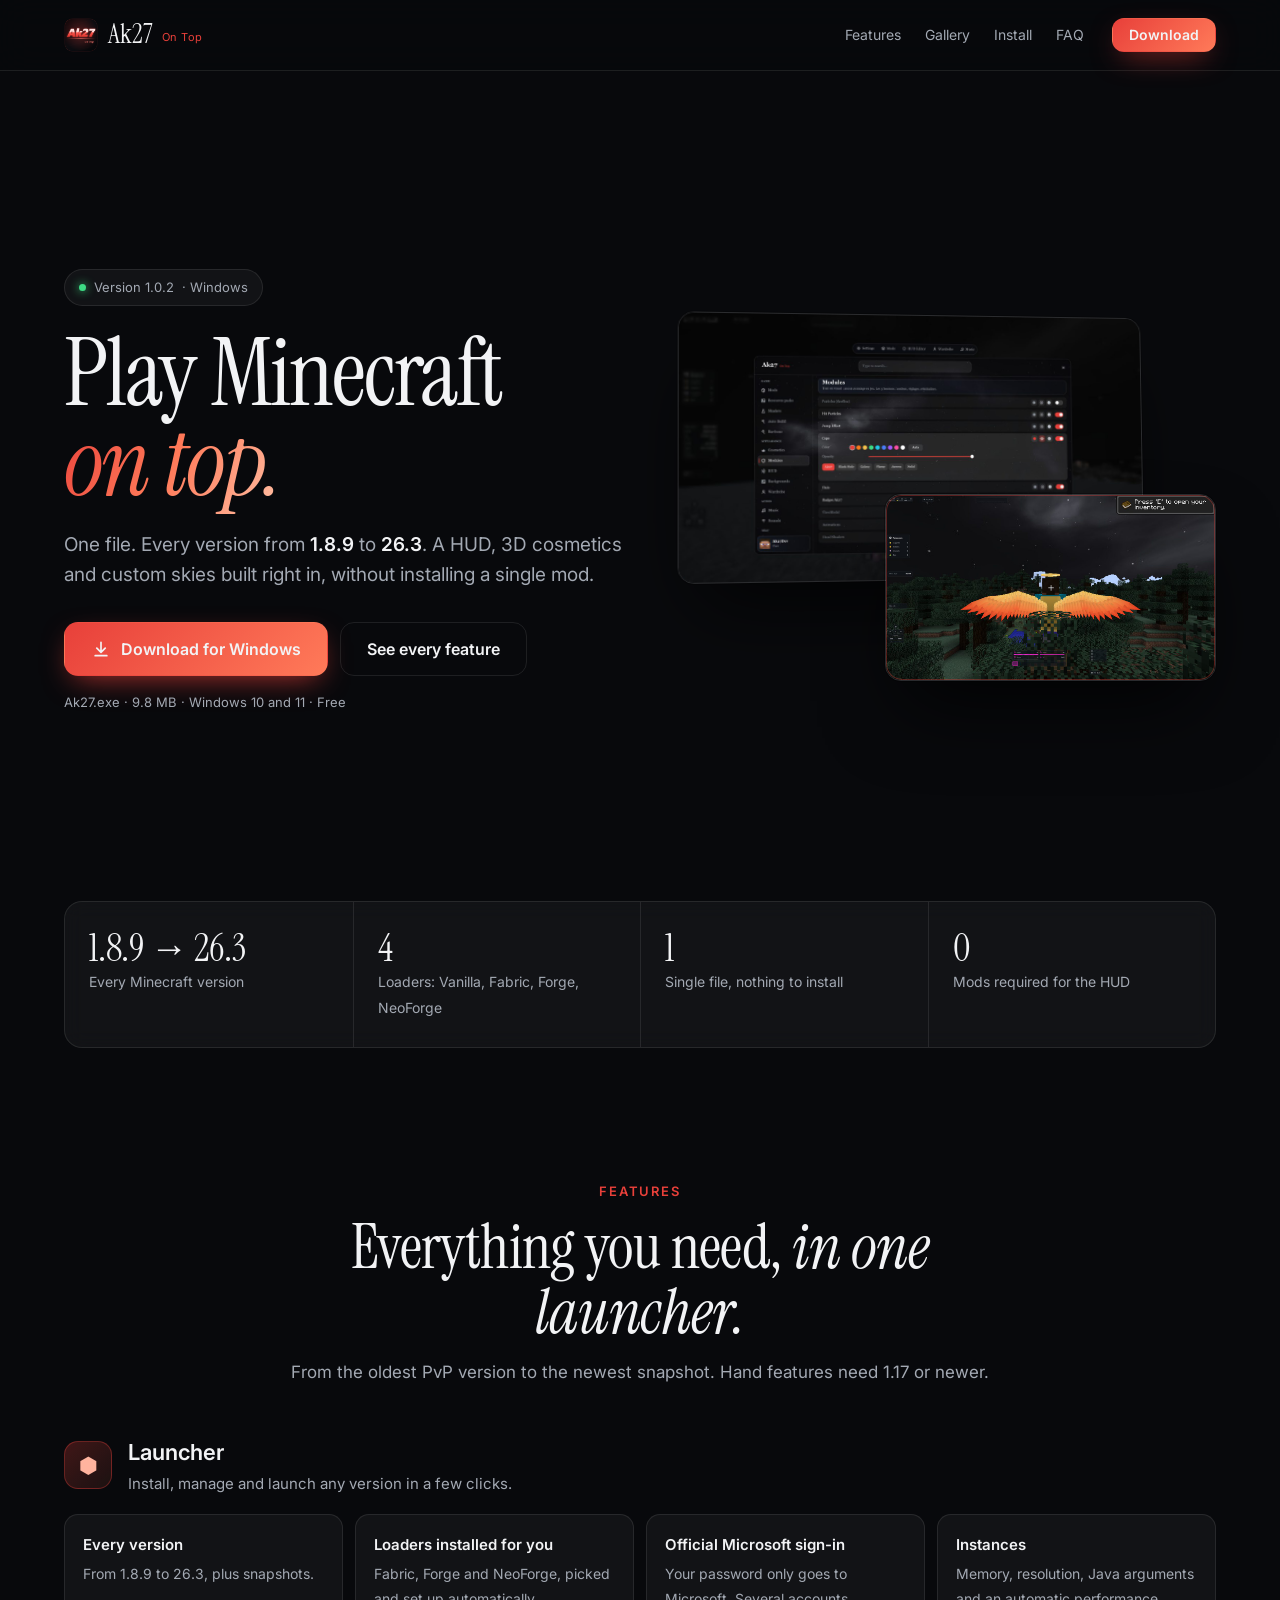
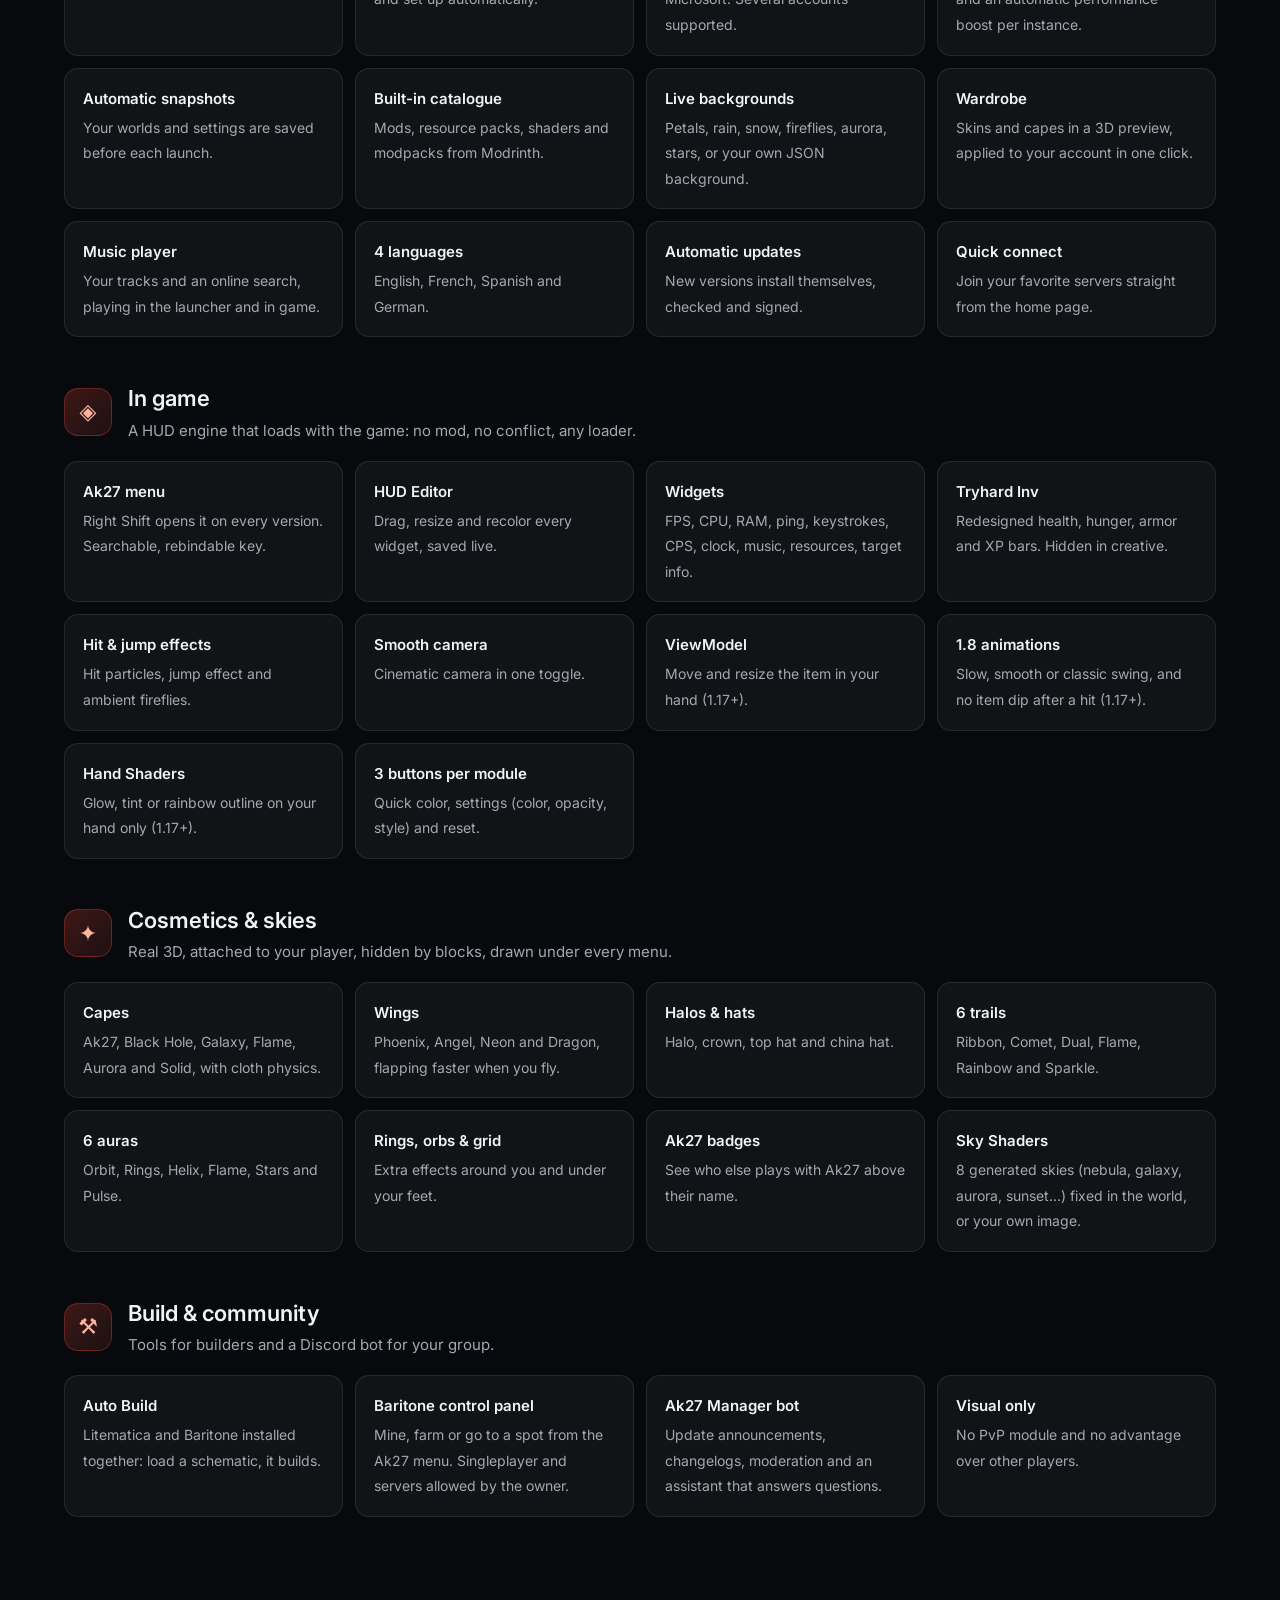
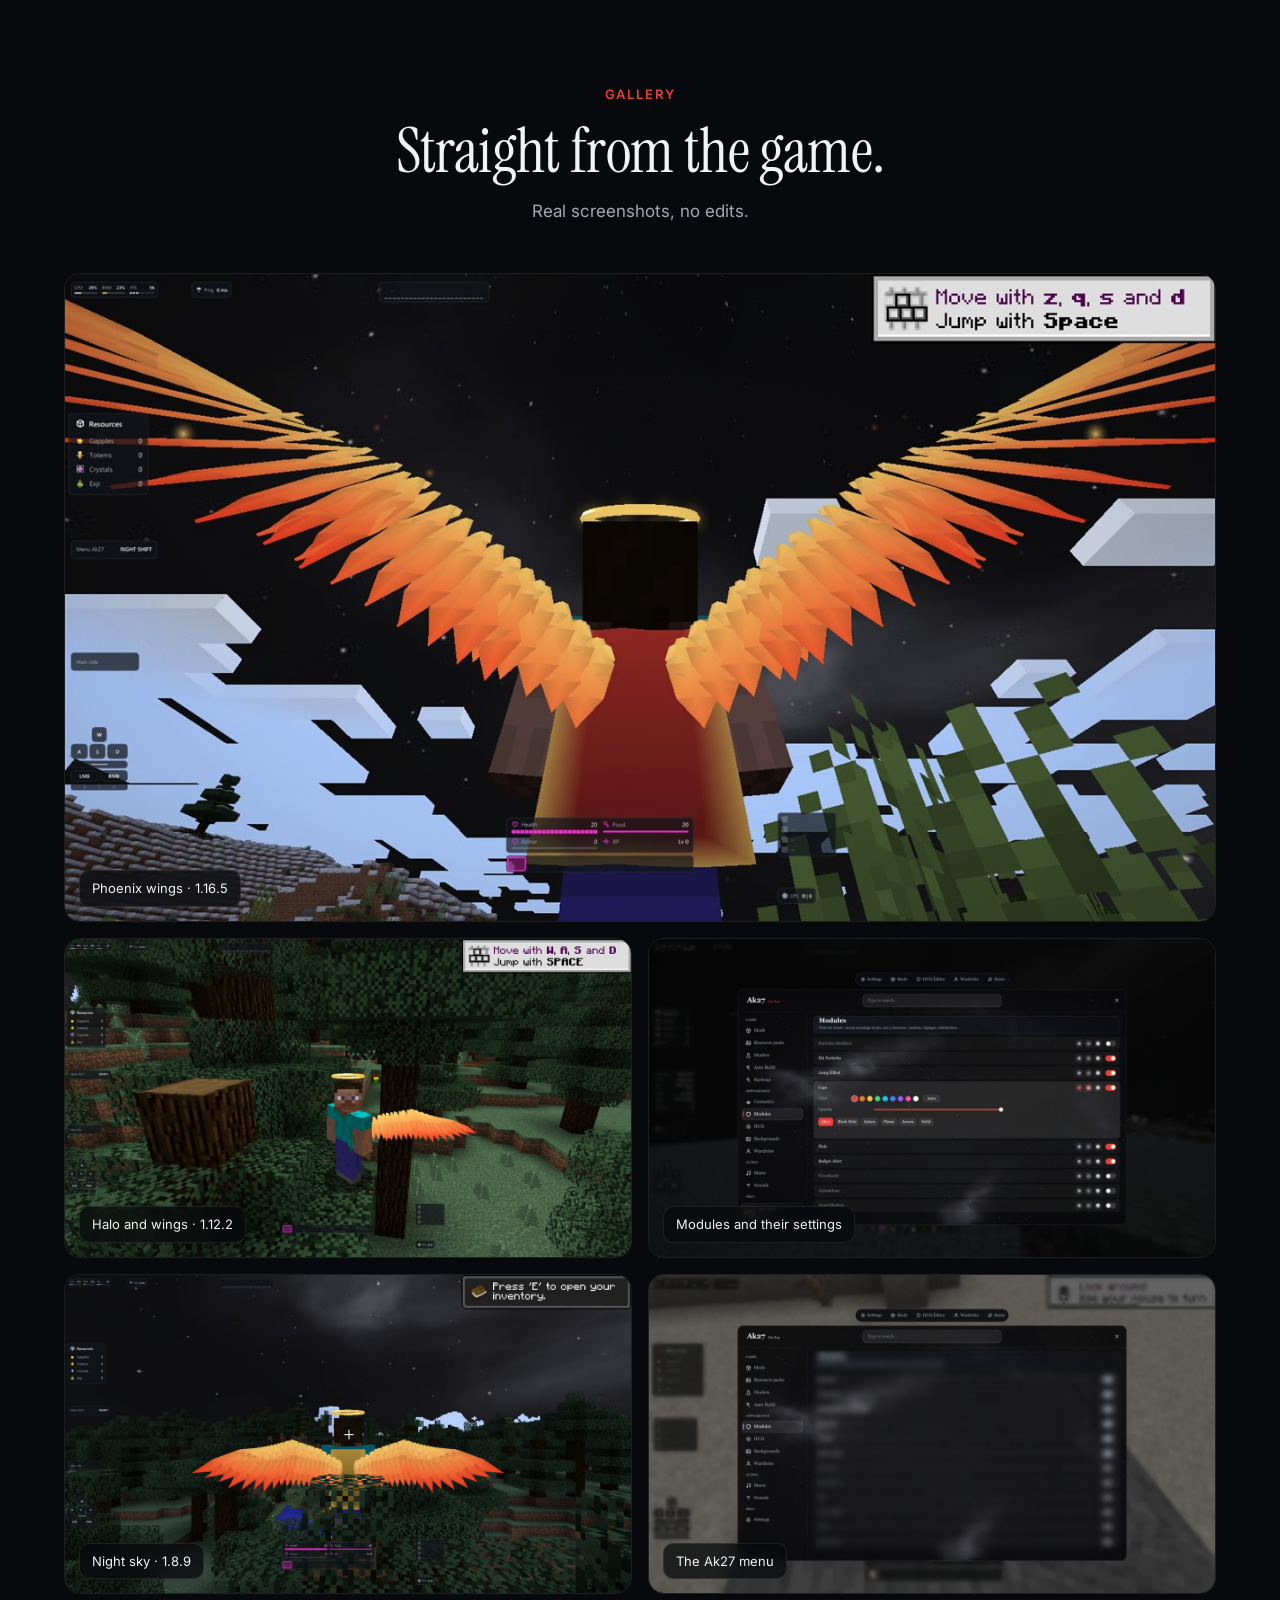
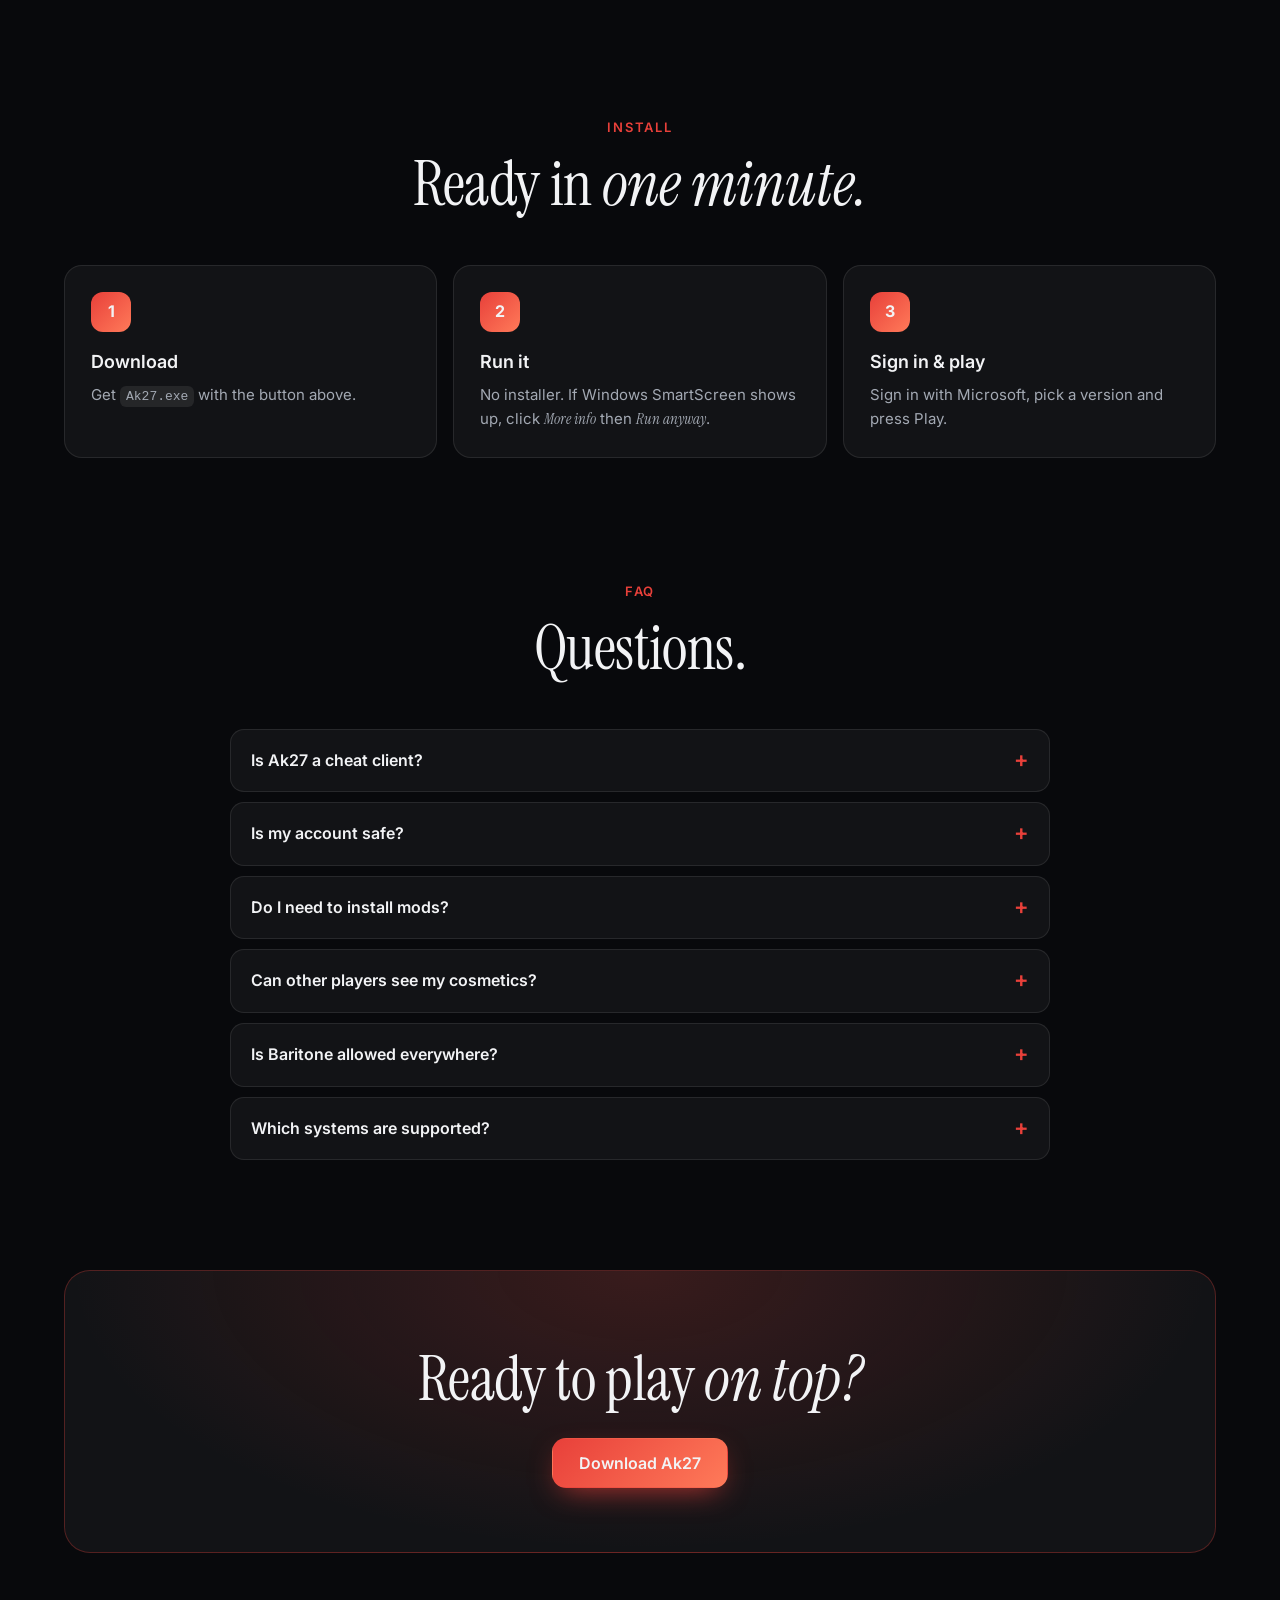
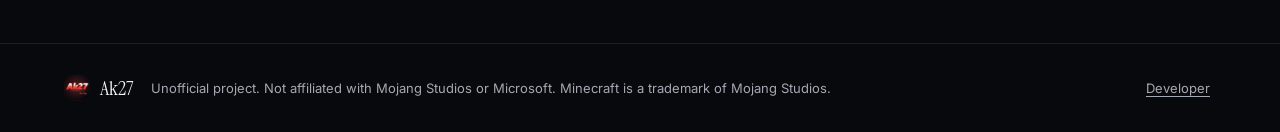
==== index.html @ 9f5d1268 "Ak27 website Co-Authored-By: Claude Opus 5.5 <noreply@anthropic.com>" ====
<!doctype html>
<html lang="en">
<head>
<meta charset="utf-8">
<meta name="viewport" content="width=device-width, initial-scale=1">
<title>Ak27 — On Top</title>
<meta name="description" content="Ak27 is a Minecraft launcher for Windows: one file, every version from 1.8.9 to 26.3, a built-in HUD engine, 3D cosmetics and custom skies.">
<meta property="og:title" content="Ak27 — On Top">
<meta property="og:description" content="One file. Every version from 1.8.9 to 26.3. HUD, 3D cosmetics and skies, without a single mod.">
<meta property="og:image" content="img/wings.jpg">
<meta name="theme-color" content="#08090c">
<link rel="icon" href="img/logo.png">
<link rel="preconnect" href="https://fonts.googleapis.com">
<link rel="preconnect" href="https://fonts.gstatic.com" crossorigin>
<link href="https://fonts.googleapis.com/css2?family=Instrument+Serif:ital@0;1&family=Inter:wght@400;500;600;700&display=swap" rel="stylesheet">
<link rel="stylesheet" href="style.css">
</head>
<body>
<canvas id="stars" aria-hidden="true"></canvas>
<div class="glow g1" aria-hidden="true"></div>
<div class="glow g2" aria-hidden="true"></div>

<header class="nav">
  <a class="brand" href="#top"><img src="img/logo.png" alt="" width="34" height="34"><span>Ak27</span><em>On Top</em></a>
  <nav>
    <a href="#features">Features</a>
    <a href="#gallery">Gallery</a>
    <a href="#install">Install</a>
    <a href="#faq">FAQ</a>
  </nav>
  <a class="btn sm pri dl" href="#download">Download</a>
</header>

<main id="top">
  <section class="hero">
    <div class="hero-text reveal">
      <span class="pill"><span class="dot"></span> <span data-ver>Version 1.0.2</span> · Windows</span>
      <h1>Play Minecraft<br><i>on top.</i></h1>
      <p class="lead">One file. Every version from <b>1.8.9</b> to <b>26.3</b>. A HUD, 3D cosmetics and custom skies built right in, without installing a single mod.</p>
      <div class="cta">
        <a class="btn pri big dl" id="download" href="https://github.com/wizzardblabla/ak27-site/releases/latest/download/Ak27.exe">
          <svg viewBox="0 0 24 24" width="20" height="20" aria-hidden="true"><path fill="currentColor" d="M12 3a1 1 0 0 1 1 1v9.6l3.3-3.3a1 1 0 1 1 1.4 1.4l-5 5a1 1 0 0 1-1.4 0l-5-5a1 1 0 1 1 1.4-1.4l3.3 3.3V4a1 1 0 0 1 1-1zM5 19h14a1 1 0 1 1 0 2H5a1 1 0 1 1 0-2z"/></svg>
          Download for Windows
        </a>
        <a class="btn ghost big" href="#features">See every feature</a>
      </div>
      <p class="fine"><span data-size>Ak27.exe · 9.8 MB</span> · Windows 10 and 11 · Free</p>
    </div>
    <div class="hero-shot reveal">
      <div class="frame tilt"><img src="img/modules.jpg" alt="The Ak27 in-game menu, Modules page, with color and opacity settings for the cape" width="1280" height="720"></div>
      <div class="frame float"><img src="img/wings.jpg" alt="A player in third person with phoenix wings and a golden halo under a night sky" width="1280" height="720"></div>
    </div>
  </section>

  <section class="stats reveal" aria-label="Ak27 in numbers">
    <div><b>1.8.9 → 26.3</b><span>Every Minecraft version</span></div>
    <div><b>4</b><span>Loaders: Vanilla, Fabric, Forge, NeoForge</span></div>
    <div><b>1</b><span>Single file, nothing to install</span></div>
    <div><b>0</b><span>Mods required for the HUD</span></div>
  </section>

  <section id="features" class="block">
    <div class="head reveal">
      <span class="kicker">Features</span>
      <h2>Everything you need, <i>in one launcher.</i></h2>
      <p>From the oldest PvP version to the newest snapshot. Hand features need 1.17 or newer.</p>
    </div>

    <div class="group reveal">
      <div class="ghead"><span class="ico">⬢</span><div><h3>Launcher</h3><p>Install, manage and launch any version in a few clicks.</p></div></div>
      <ul class="cards">
        <li><b>Every version</b><span>From 1.8.9 to 26.3, plus snapshots.</span></li>
        <li><b>Loaders installed for you</b><span>Fabric, Forge and NeoForge, picked and set up automatically.</span></li>
        <li><b>Official Microsoft sign-in</b><span>Your password only goes to Microsoft. Several accounts supported.</span></li>
        <li><b>Instances</b><span>Memory, resolution, Java arguments and an automatic performance boost per instance.</span></li>
        <li><b>Automatic snapshots</b><span>Your worlds and settings are saved before each launch.</span></li>
        <li><b>Built-in catalogue</b><span>Mods, resource packs, shaders and modpacks from Modrinth.</span></li>
        <li><b>Live backgrounds</b><span>Petals, rain, snow, fireflies, aurora, stars, or your own JSON background.</span></li>
        <li><b>Wardrobe</b><span>Skins and capes in a 3D preview, applied to your account in one click.</span></li>
        <li><b>Music player</b><span>Your tracks and an online search, playing in the launcher and in game.</span></li>
        <li><b>4 languages</b><span>English, French, Spanish and German.</span></li>
        <li><b>Automatic updates</b><span>New versions install themselves, checked and signed.</span></li>
        <li><b>Quick connect</b><span>Join your favorite servers straight from the home page.</span></li>
      </ul>
    </div>

    <div class="group reveal">
      <div class="ghead"><span class="ico">◈</span><div><h3>In game</h3><p>A HUD engine that loads with the game: no mod, no conflict, any loader.</p></div></div>
      <ul class="cards">
        <li><b>Ak27 menu</b><span>Right Shift opens it on every version. Searchable, rebindable key.</span></li>
        <li><b>HUD Editor</b><span>Drag, resize and recolor every widget, saved live.</span></li>
        <li><b>Widgets</b><span>FPS, CPU, RAM, ping, keystrokes, CPS, clock, music, resources, target info.</span></li>
        <li><b>Tryhard Inv</b><span>Redesigned health, hunger, armor and XP bars. Hidden in creative.</span></li>
        <li><b>Hit &amp; jump effects</b><span>Hit particles, jump effect and ambient fireflies.</span></li>
        <li><b>Smooth camera</b><span>Cinematic camera in one toggle.</span></li>
        <li><b>ViewModel</b><span>Move and resize the item in your hand (1.17+).</span></li>
        <li><b>1.8 animations</b><span>Slow, smooth or classic swing, and no item dip after a hit (1.17+).</span></li>
        <li><b>Hand Shaders</b><span>Glow, tint or rainbow outline on your hand only (1.17+).</span></li>
        <li><b>3 buttons per module</b><span>Quick color, settings (color, opacity, style) and reset.</span></li>
      </ul>
    </div>

    <div class="group reveal">
      <div class="ghead"><span class="ico">✦</span><div><h3>Cosmetics &amp; skies</h3><p>Real 3D, attached to your player, hidden by blocks, drawn under every menu.</p></div></div>
      <ul class="cards">
        <li><b>Capes</b><span>Ak27, Black Hole, Galaxy, Flame, Aurora and Solid, with cloth physics.</span></li>
        <li><b>Wings</b><span>Phoenix, Angel, Neon and Dragon, flapping faster when you fly.</span></li>
        <li><b>Halos &amp; hats</b><span>Halo, crown, top hat and china hat.</span></li>
        <li><b>6 trails</b><span>Ribbon, Comet, Dual, Flame, Rainbow and Sparkle.</span></li>
        <li><b>6 auras</b><span>Orbit, Rings, Helix, Flame, Stars and Pulse.</span></li>
        <li><b>Rings, orbs &amp; grid</b><span>Extra effects around you and under your feet.</span></li>
        <li><b>Ak27 badges</b><span>See who else plays with Ak27 above their name.</span></li>
        <li><b>Sky Shaders</b><span>8 generated skies (nebula, galaxy, aurora, sunset...) fixed in the world, or your own image.</span></li>
      </ul>
    </div>

    <div class="group reveal">
      <div class="ghead"><span class="ico">⚒</span><div><h3>Build &amp; community</h3><p>Tools for builders and a Discord bot for your group.</p></div></div>
      <ul class="cards">
        <li><b>Auto Build</b><span>Litematica and Baritone installed together: load a schematic, it builds.</span></li>
        <li><b>Baritone control panel</b><span>Mine, farm or go to a spot from the Ak27 menu. Singleplayer and servers allowed by the owner.</span></li>
        <li><b>Ak27 Manager bot</b><span>Update announcements, changelogs, moderation and an assistant that answers questions.</span></li>
        <li><b>Visual only</b><span>No PvP module and no advantage over other players.</span></li>
      </ul>
    </div>
  </section>

  <section id="gallery" class="block">
    <div class="head reveal">
      <span class="kicker">Gallery</span>
      <h2>Straight from the game.</h2>
      <p>Real screenshots, no edits.</p>
    </div>
    <div class="gallery">
      <figure class="reveal wide"><img src="img/phoenix.jpg" alt="Huge phoenix wings and a halo seen from behind on 1.16.5" loading="lazy" width="1280" height="720"><figcaption>Phoenix wings · 1.16.5</figcaption></figure>
      <figure class="reveal"><img src="img/front.jpg" alt="Front view of a player with a halo and wings in a forest on 1.12.2" loading="lazy" width="1280" height="720"><figcaption>Halo and wings · 1.12.2</figcaption></figure>
      <figure class="reveal"><img src="img/modules.jpg" alt="Ak27 menu showing modules with three buttons each" loading="lazy" width="1280" height="720"><figcaption>Modules and their settings</figcaption></figure>
      <figure class="reveal"><img src="img/wings.jpg" alt="Wings, halo and HUD under a starry sky on 1.8.9" loading="lazy" width="1280" height="720"><figcaption>Night sky · 1.8.9</figcaption></figure>
      <figure class="reveal"><img src="img/menu.jpg" alt="The Ak27 menu over the game" loading="lazy" width="1280" height="720"><figcaption>The Ak27 menu</figcaption></figure>
    </div>
  </section>

  <section id="install" class="block">
    <div class="head reveal">
      <span class="kicker">Install</span>
      <h2>Ready in <i>one minute.</i></h2>
    </div>
    <ol class="steps">
      <li class="reveal"><span>1</span><b>Download</b><p>Get <code>Ak27.exe</code> with the button above.</p></li>
      <li class="reveal"><span>2</span><b>Run it</b><p>No installer. If Windows SmartScreen shows up, click <i>More info</i> then <i>Run anyway</i>.</p></li>
      <li class="reveal"><span>3</span><b>Sign in &amp; play</b><p>Sign in with Microsoft, pick a version and press Play.</p></li>
    </ol>
  </section>

  <section id="faq" class="block narrow">
    <div class="head reveal">
      <span class="kicker">FAQ</span>
      <h2>Questions.</h2>
    </div>
    <details class="reveal"><summary>Is Ak27 a cheat client?</summary><p>No. Every module is visual: HUD, cosmetics, skies and animations. There is no PvP module and nothing that gives you an advantage over other players.</p></details>
    <details class="reveal"><summary>Is my account safe?</summary><p>Sign-in goes through Microsoft's official page. Ak27 never sees or stores your password.</p></details>
    <details class="reveal"><summary>Do I need to install mods?</summary><p>No. The HUD and cosmetics load with the game on their own, so they work with Vanilla, Fabric, Forge and NeoForge without conflicts. You can still add mods from the catalogue.</p></details>
    <details class="reveal"><summary>Can other players see my cosmetics?</summary><p>Cosmetics are drawn on your screen. Other Ak27 players see your Ak27 badge above your name.</p></details>
    <details class="reveal"><summary>Is Baritone allowed everywhere?</summary><p>Baritone and Auto Build work in singleplayer and on servers allowed by the owner. Many servers forbid bots: check the rules before using them.</p></details>
    <details class="reveal"><summary>Which systems are supported?</summary><p>Windows 10 and Windows 11, 64-bit.</p></details>
  </section>

  <section class="final reveal">
    <h2>Ready to play <i>on top?</i></h2>
    <a class="btn pri big dl" href="https://github.com/wizzardblabla/ak27-site/releases/latest/download/Ak27.exe">Download Ak27</a>
  </section>
</main>

<footer>
  <div class="brand"><img src="img/logo.png" alt="" width="26" height="26"><span>Ak27</span></div>
  <p>Unofficial project. Not affiliated with Mojang Studios or Microsoft. Minecraft is a trademark of Mojang Studios.</p>
  <button class="link" id="devOpen" type="button">Developer</button>
</footer>

<dialog id="dev" aria-labelledby="devTitle">
  <form id="devForm" class="devbox">
    <h3 id="devTitle">Developer mode</h3>
    <p class="muted">Enter the developer code.</p>
    <input id="devCode" type="password" autocomplete="off" placeholder="Code" required>
    <p id="devErr" class="err" role="alert"></p>
    <div class="row"><button class="btn ghost" type="button" id="devCancel">Cancel</button><button class="btn pri" type="submit" id="devGo">Unlock</button></div>
  </form>
  <div id="devContent" class="devcontent" hidden></div>
</dialog>

<script src="app.js"></script>
</body>
</html>
---- style.css ----
:root {
  --bg: #08090c;
  --bg2: #0e1016;
  --glass: rgba(255, 255, 255, .045);
  --glass2: rgba(255, 255, 255, .08);
  --line: rgba(255, 255, 255, .09);
  --text: #f2f3f5;
  --muted: #a3a9b3;
  --accent: #e8403a;
  --accent2: #ff7a59;
  --radius: 18px;
  --serif: "Instrument Serif", Georgia, serif;
  --sans: Inter, system-ui, -apple-system, "Segoe UI", sans-serif;
}

* { box-sizing: border-box; }
[hidden] { display: none !important; }
html { scroll-behavior: smooth; background: var(--bg); }
body {
  margin: 0;
  background: var(--bg);
  color: var(--text);
  font: 16px/1.6 var(--sans);
  -webkit-font-smoothing: antialiased;
  overflow-x: hidden;
}
img { max-width: 100%; height: auto; display: block; }
a { color: inherit; text-decoration: none; }
b { font-weight: 600; }
i { font-family: var(--serif); font-style: italic; font-weight: 400; }
code { font: 13px/1 ui-monospace, Consolas, monospace; background: var(--glass2); padding: 3px 6px; border-radius: 6px; }

#stars { position: fixed; inset: 0; width: 100%; height: 100%; z-index: -2; }
.glow { position: fixed; z-index: -1; border-radius: 50%; filter: blur(90px); pointer-events: none; opacity: .55; }
.g1 { width: 46vw; height: 46vw; left: -12vw; top: -14vw; background: radial-gradient(circle, rgba(232, 64, 58, .45), transparent 65%); }
.g2 { width: 50vw; height: 50vw; right: -18vw; top: 30vh; background: radial-gradient(circle, rgba(88, 76, 255, .35), transparent 65%); }

/* barre du haut */
.nav {
  position: sticky; top: 0; z-index: 10;
  display: flex; align-items: center; gap: 28px;
  padding: 14px max(16px, 5vw);
  background: rgba(8, 9, 12, .62);
  backdrop-filter: blur(16px); -webkit-backdrop-filter: blur(16px);
  border-bottom: 1px solid var(--line);
}
.brand { display: flex; align-items: center; gap: 10px; font-family: var(--serif); font-size: 26px; }
.brand img { border-radius: 9px; }
.brand em { font-family: var(--sans); font-style: normal; font-size: 11px; color: var(--accent); letter-spacing: .04em; margin-top: 6px; }
.nav nav { display: flex; gap: 24px; margin-left: auto; font-size: 14px; color: var(--muted); }
.nav nav a:hover { color: var(--text); }

/* boutons */
.btn {
  display: inline-flex; align-items: center; justify-content: center; gap: 10px;
  padding: 11px 20px; border-radius: 12px; border: 1px solid var(--line);
  font: 600 15px/1 var(--sans); color: var(--text); background: var(--glass); cursor: pointer;
  transition: transform .2s, box-shadow .2s, background .2s;
}
.btn:hover { transform: translateY(-2px); background: var(--glass2); }
.btn.pri { background: linear-gradient(135deg, var(--accent), var(--accent2)); border-color: transparent; box-shadow: 0 10px 30px -10px rgba(232, 64, 58, .8); }
.btn.pri:hover { box-shadow: 0 16px 40px -10px rgba(232, 64, 58, .95); }
.btn.big { padding: 16px 26px; font-size: 16px; border-radius: 14px; }
.btn.sm { padding: 9px 16px; font-size: 14px; }
.btn.ghost { background: transparent; }
.link { background: none; border: 0; color: var(--muted); font: inherit; cursor: pointer; text-decoration: underline; text-underline-offset: 3px; }
.link:hover { color: var(--text); }

/* heros */
main { padding: 0 max(16px, 5vw); }
.hero {
  display: grid; grid-template-columns: 1.05fr 1fr; gap: 56px; align-items: center;
  min-height: calc(100vh - 70px); padding: 64px 0 40px; max-width: 1240px; margin: 0 auto;
}
.pill { display: inline-flex; align-items: center; gap: 8px; padding: 7px 14px; border: 1px solid var(--line); border-radius: 99px; background: var(--glass); font-size: 13px; color: var(--muted); }
.dot { width: 7px; height: 7px; border-radius: 50%; background: #3ddc84; box-shadow: 0 0 10px #3ddc84; }
h1 { font: 400 clamp(52px, 7.4vw, 104px)/.95 var(--serif); letter-spacing: -.02em; margin: 22px 0 22px; }
h1 i { background: linear-gradient(120deg, var(--accent), var(--accent2) 50%, #ffc3a8); -webkit-background-clip: text; background-clip: text; color: transparent; }
.lead { font-size: 19px; color: var(--muted); max-width: 33em; margin: 0 0 32px; }
.lead b { color: var(--text); }
.cta { display: flex; flex-wrap: wrap; gap: 12px; }
.fine { color: var(--muted); font-size: 13px; margin-top: 16px; }

.hero-shot { position: relative; aspect-ratio: 16 / 11; }
.frame {
  position: absolute; border-radius: 16px; overflow: hidden;
  border: 1px solid rgba(255, 255, 255, .14);
  box-shadow: 0 40px 80px -20px rgba(0, 0, 0, .8), 0 0 0 1px rgba(0, 0, 0, .3);
}
.frame.tilt { width: 88%; left: 0; top: 0; transform: perspective(1400px) rotateY(9deg) rotateX(3deg); }
.frame.float { width: 62%; right: 0; bottom: 0; animation: float 7s ease-in-out infinite; }
.frame.float::after { content: ""; position: absolute; inset: 0; border-radius: inherit; box-shadow: inset 0 0 0 1px rgba(232, 64, 58, .35); }
@keyframes float { 50% { transform: translateY(-14px); } }

/* chiffres */
.stats {
  max-width: 1240px; margin: 0 auto 40px; display: grid; grid-template-columns: repeat(4, 1fr);
  border: 1px solid var(--line); border-radius: var(--radius); background: var(--glass);
  backdrop-filter: blur(10px); -webkit-backdrop-filter: blur(10px);
}
.stats div { padding: 26px 24px; border-left: 1px solid var(--line); }
.stats div:first-child { border-left: 0; }
.stats b { display: block; font: 400 38px/1.1 var(--serif); }
.stats span { color: var(--muted); font-size: 14px; }

/* sections */
.block { max-width: 1240px; margin: 0 auto; padding: 90px 0 30px; }
.block.narrow { max-width: 820px; }
.head { text-align: center; max-width: 720px; margin: 0 auto 48px; }
.kicker { color: var(--accent); font-size: 13px; font-weight: 600; letter-spacing: .14em; text-transform: uppercase; }
h2 { font: 400 clamp(38px, 5vw, 62px)/1.05 var(--serif); letter-spacing: -.01em; margin: 12px 0 14px; }
.head p { color: var(--muted); font-size: 17px; margin: 0; }

.group { margin-bottom: 44px; }
.ghead { display: flex; gap: 16px; align-items: center; margin-bottom: 18px; }
.ghead .ico {
  flex: none; width: 48px; height: 48px; display: grid; place-items: center; font-size: 22px; border-radius: 14px;
  background: linear-gradient(135deg, rgba(232, 64, 58, .25), rgba(255, 122, 89, .08)); border: 1px solid rgba(232, 64, 58, .35); color: #ffb39e;
}
.ghead h3 { margin: 0; font-size: 22px; font-weight: 600; }
.ghead p { margin: 2px 0 0; color: var(--muted); font-size: 15px; }
.cards { list-style: none; margin: 0; padding: 0; display: grid; grid-template-columns: repeat(auto-fill, minmax(260px, 1fr)); gap: 12px; }
.cards li {
  padding: 18px 18px 17px; border-radius: 14px; border: 1px solid var(--line); background: var(--glass);
  transition: transform .25s, border-color .25s, background .25s;
}
.cards li:hover { transform: translateY(-3px); border-color: rgba(232, 64, 58, .45); background: var(--glass2); }
.cards b { display: block; margin-bottom: 4px; font-size: 15px; }
.cards span { color: var(--muted); font-size: 14px; line-height: 1.5; }

/* galerie */
.gallery { display: grid; grid-template-columns: repeat(2, 1fr); gap: 16px; }
.gallery figure { margin: 0; position: relative; border-radius: 16px; overflow: hidden; border: 1px solid var(--line); }
.gallery figure.wide { grid-column: 1 / -1; }
.gallery img { width: 100%; height: 100%; object-fit: cover; aspect-ratio: 16 / 9; transition: transform .6s; }
.gallery figure:hover img { transform: scale(1.04); }
.gallery figcaption {
  position: absolute; left: 14px; bottom: 14px; padding: 7px 12px; border-radius: 10px; font-size: 13px;
  background: rgba(8, 9, 12, .72); backdrop-filter: blur(8px); -webkit-backdrop-filter: blur(8px); border: 1px solid var(--line);
}

/* installation */
.steps { list-style: none; padding: 0; margin: 0; display: grid; grid-template-columns: repeat(3, 1fr); gap: 16px; }
.steps li { padding: 26px; border-radius: var(--radius); border: 1px solid var(--line); background: var(--glass); }
.steps span {
  display: grid; place-items: center; width: 40px; height: 40px; border-radius: 12px; margin-bottom: 16px;
  background: linear-gradient(135deg, var(--accent), var(--accent2)); font-weight: 700;
}
.steps b { font-size: 18px; }
.steps p { color: var(--muted); margin: 6px 0 0; font-size: 15px; }

/* FAQ */
details { border: 1px solid var(--line); border-radius: 14px; background: var(--glass); margin-bottom: 10px; }
summary { cursor: pointer; list-style: none; padding: 18px 20px; font-weight: 600; display: flex; justify-content: space-between; gap: 16px; }
summary::-webkit-details-marker { display: none; }
summary::after { content: "+"; color: var(--accent); font-size: 22px; line-height: 1; transition: transform .25s; }
details[open] summary::after { transform: rotate(45deg); }
details p { margin: 0; padding: 0 20px 18px; color: var(--muted); }

.final { max-width: 1240px; margin: 70px auto 90px; text-align: center; padding: 64px 24px; border-radius: 26px; border: 1px solid rgba(232, 64, 58, .3); background: radial-gradient(ellipse at top, rgba(232, 64, 58, .18), transparent 70%), var(--glass); }
.final h2 { margin-bottom: 26px; }

footer { display: flex; flex-wrap: wrap; align-items: center; gap: 18px; justify-content: space-between; padding: 28px max(16px, 5vw); border-top: 1px solid var(--line); color: var(--muted); font-size: 13px; }
footer .brand { font-size: 20px; color: var(--text); }
footer p { margin: 0; flex: 1 1 320px; }

/* mode developpeur */
dialog { border: 1px solid var(--line); border-radius: 20px; background: var(--bg2); color: var(--text); padding: 0; width: min(92vw, 420px); max-height: 86vh; }
dialog.wide { width: min(94vw, 860px); }
dialog::backdrop { background: rgba(0, 0, 0, .6); backdrop-filter: blur(6px); }
.devbox { padding: 26px; display: flex; flex-direction: column; gap: 10px; }
.devbox h3 { margin: 0; font: 400 30px/1.1 var(--serif); }
.muted { color: var(--muted); margin: 0; }
.devbox input { padding: 13px 14px; border-radius: 12px; border: 1px solid var(--line); background: var(--glass); color: var(--text); font: 16px var(--sans); }
.devbox input:focus { outline: 2px solid var(--accent); outline-offset: 1px; }
.err { color: #ff8a80; min-height: 1.2em; margin: 0; font-size: 14px; }
.row { display: flex; gap: 10px; justify-content: flex-end; }
.devcontent { padding: 26px; overflow: auto; }
.devcontent h3 { font: 400 30px/1.1 var(--serif); margin: 0 0 6px; }
.devcontent h4 { margin: 22px 0 8px; font-size: 15px; color: var(--accent); text-transform: uppercase; letter-spacing: .08em; }
.devcontent ul { margin: 0; padding-left: 20px; color: var(--muted); }
.devcontent li { margin: 4px 0; }
.devcontent table { width: 100%; border-collapse: collapse; font-size: 14px; }
.devcontent td, .devcontent th { text-align: left; padding: 8px 10px; border-bottom: 1px solid var(--line); }
.devcontent th { color: var(--muted); font-weight: 500; }
.devcontent a { color: #ffb39e; text-decoration: underline; }
.devcontent pre { background: var(--glass); border: 1px solid var(--line); border-radius: 10px; padding: 12px; overflow: auto; font: 13px/1.5 ui-monospace, Consolas, monospace; }

/* apparition au defilement */
.reveal { opacity: 0; transform: translateY(24px); transition: opacity .8s ease, transform .8s ease; }
.reveal.in { opacity: 1; transform: none; }

@media (max-width: 960px) {
  .hero { grid-template-columns: 1fr; min-height: 0; padding-top: 40px; gap: 40px; }
  .hero-shot { aspect-ratio: 16 / 12; }
  .stats { grid-template-columns: repeat(2, 1fr); }
  .stats div:nth-child(3) { border-left: 0; }
  .stats div:nth-child(n+3) { border-top: 1px solid var(--line); }
  .steps { grid-template-columns: 1fr; }
}
@media (max-width: 640px) {
  .nav { gap: 12px; }
  .nav nav { display: none; }
  .nav .dl { margin-left: auto; }
  .brand em { display: none; }
  .gallery { grid-template-columns: 1fr; }
  .lead { font-size: 17px; }
  .cta .btn { width: 100%; }
  .block { padding-top: 64px; }
}
@media (prefers-reduced-motion: reduce) {
  html { scroll-behavior: auto; }
  .reveal { opacity: 1; transform: none; transition: none; }
  .frame.float { animation: none; }
  .btn, .cards li, .gallery img { transition: none; }
}
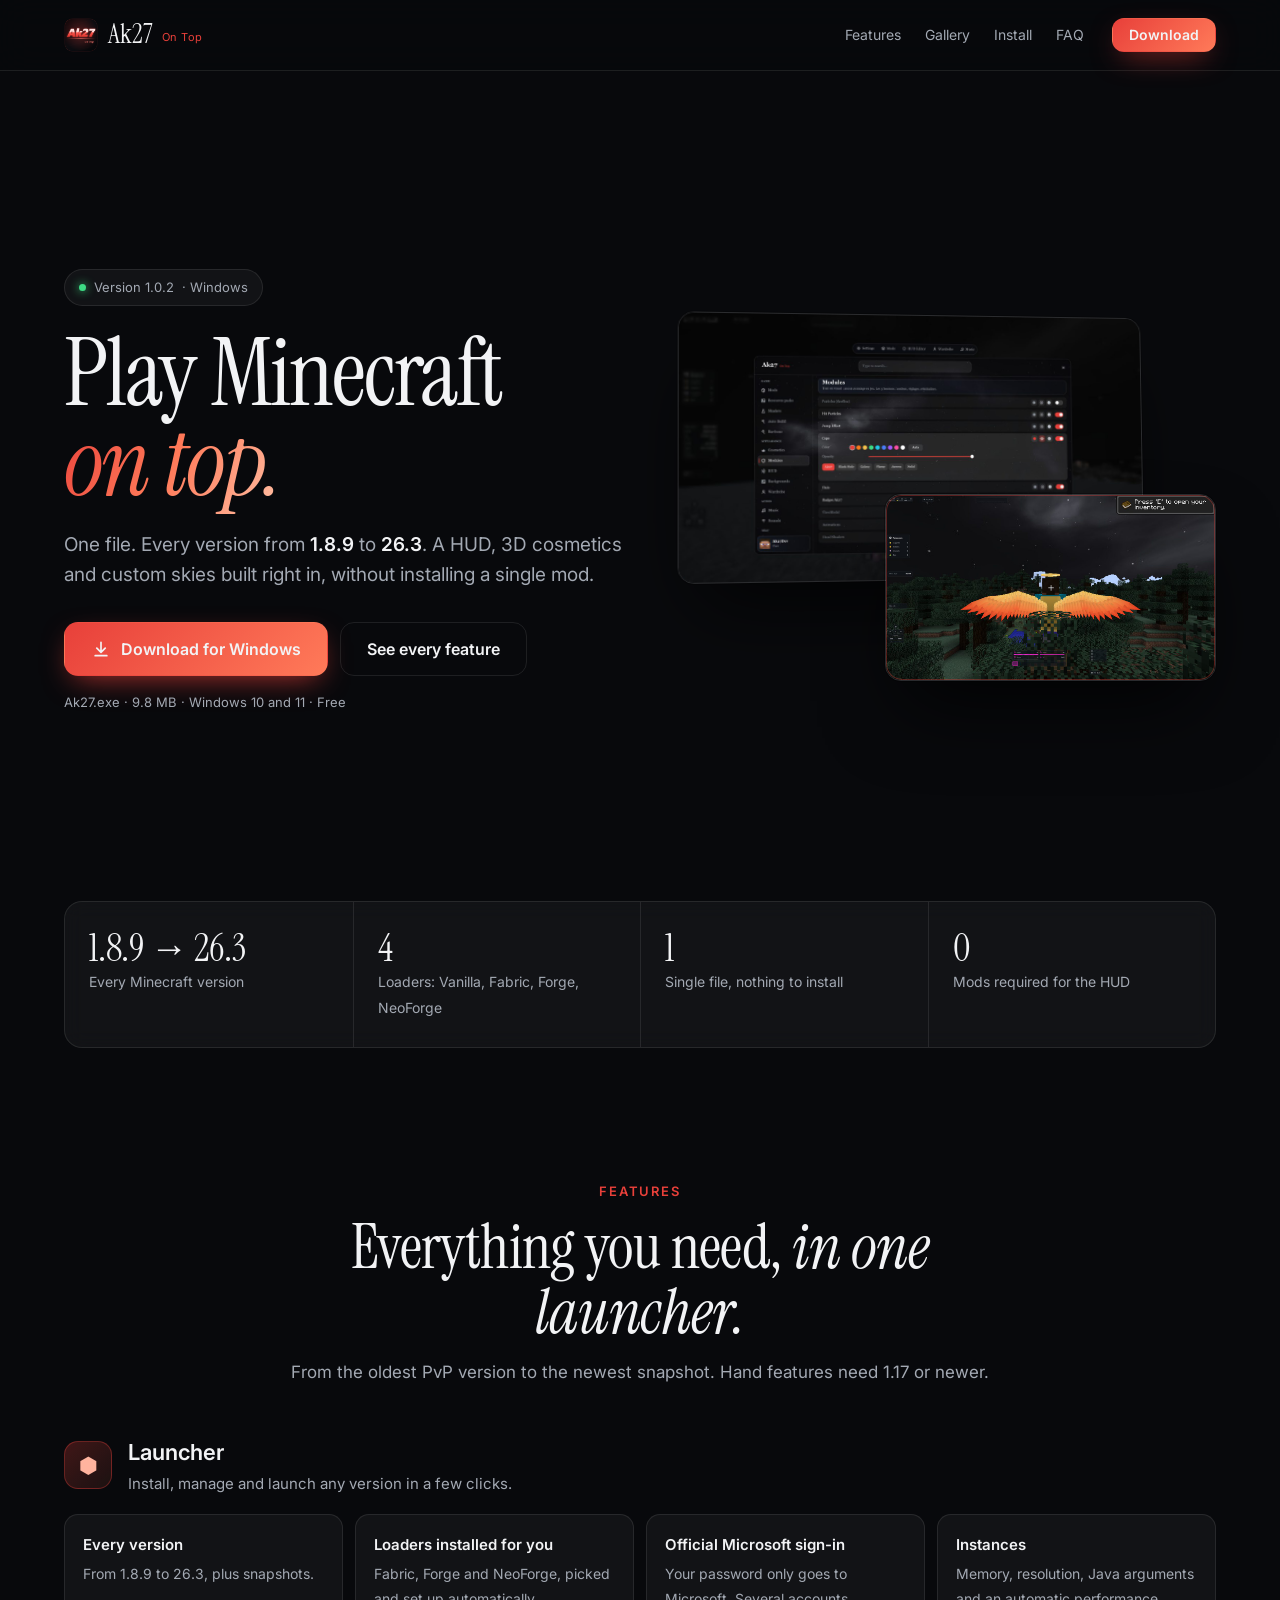
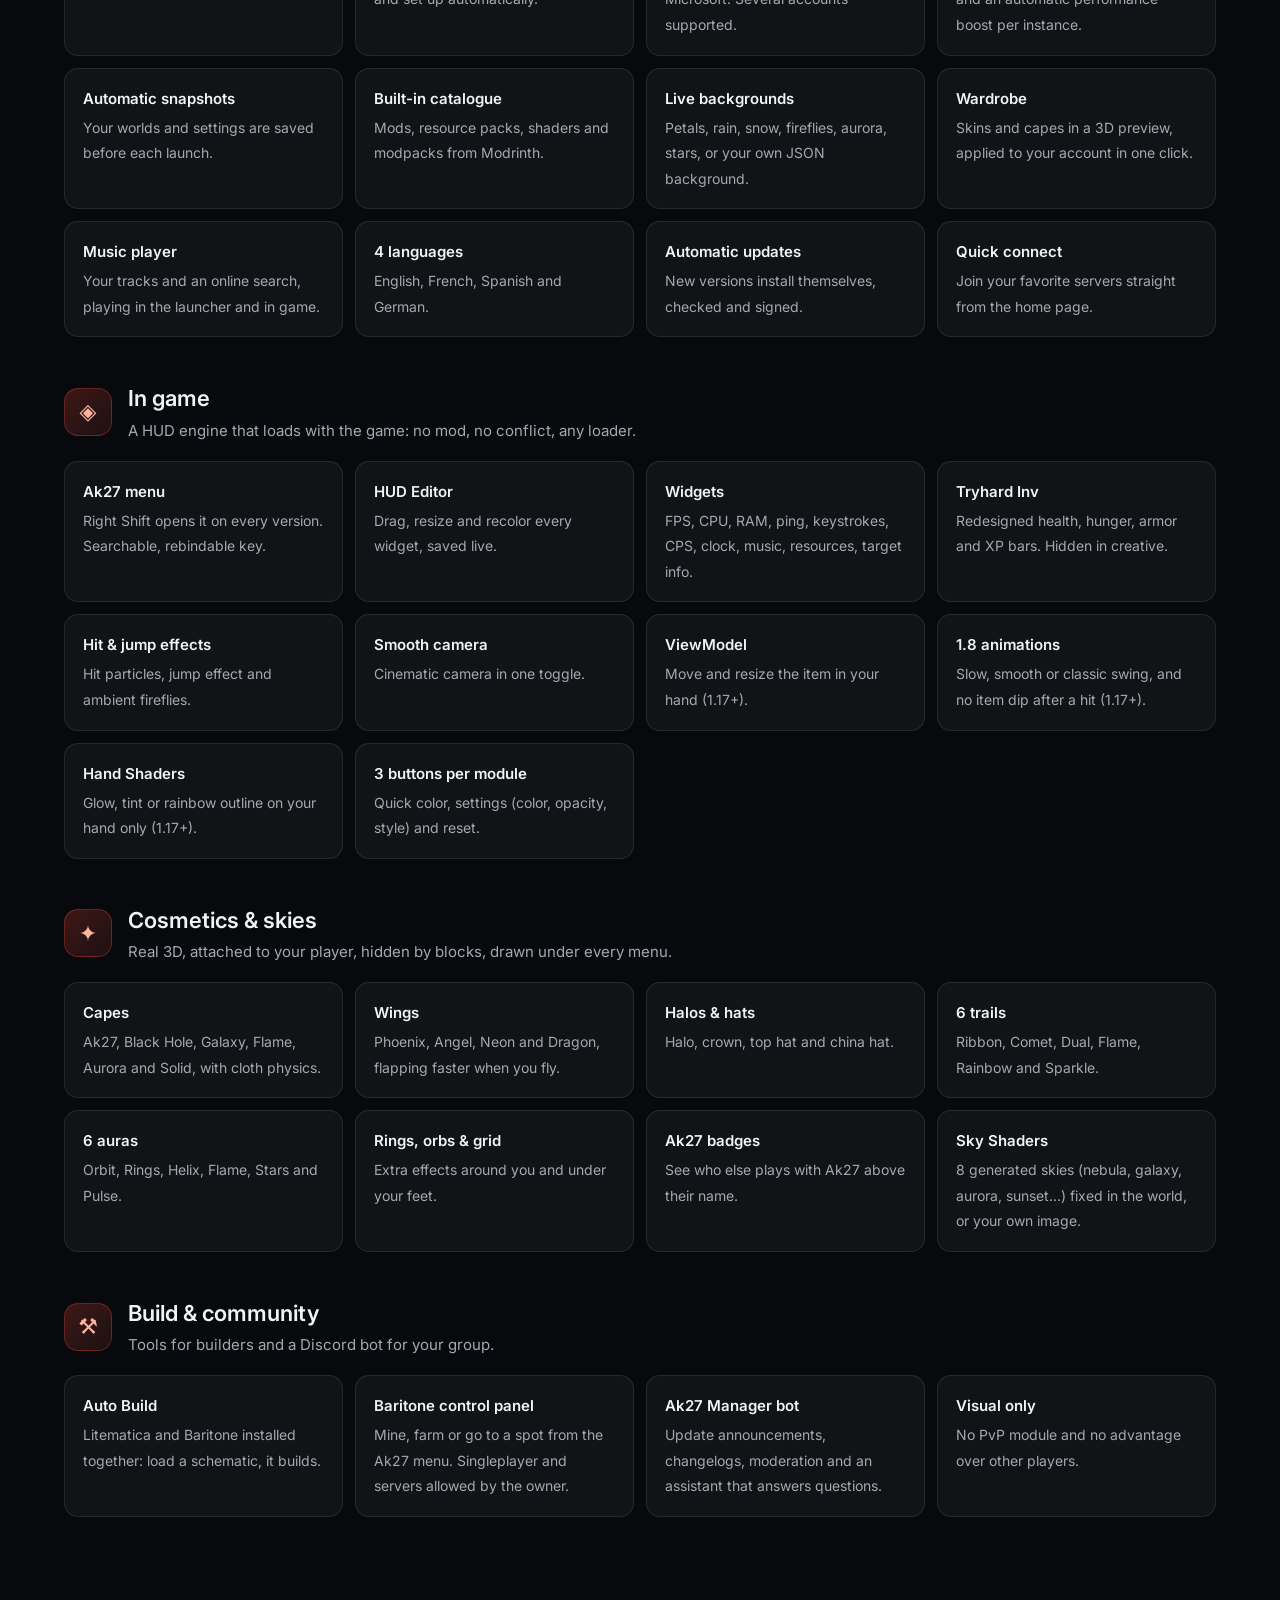
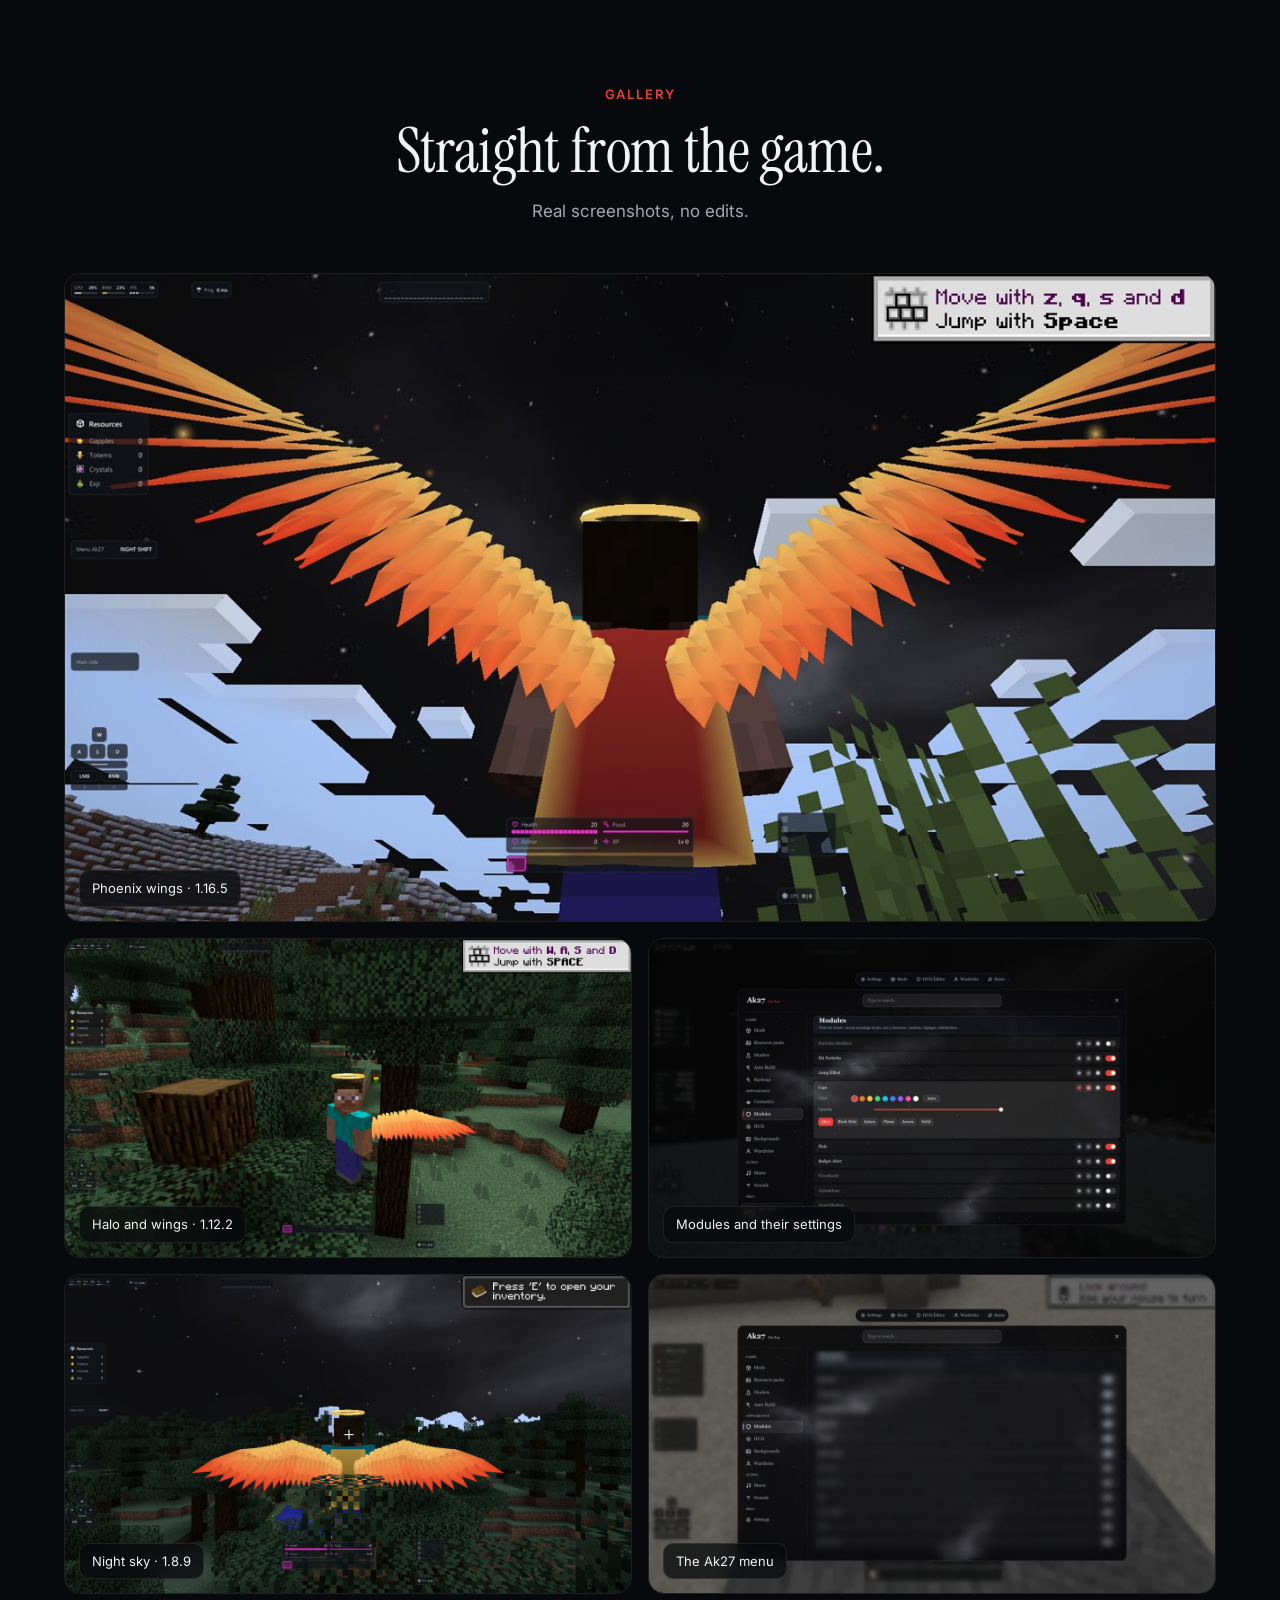
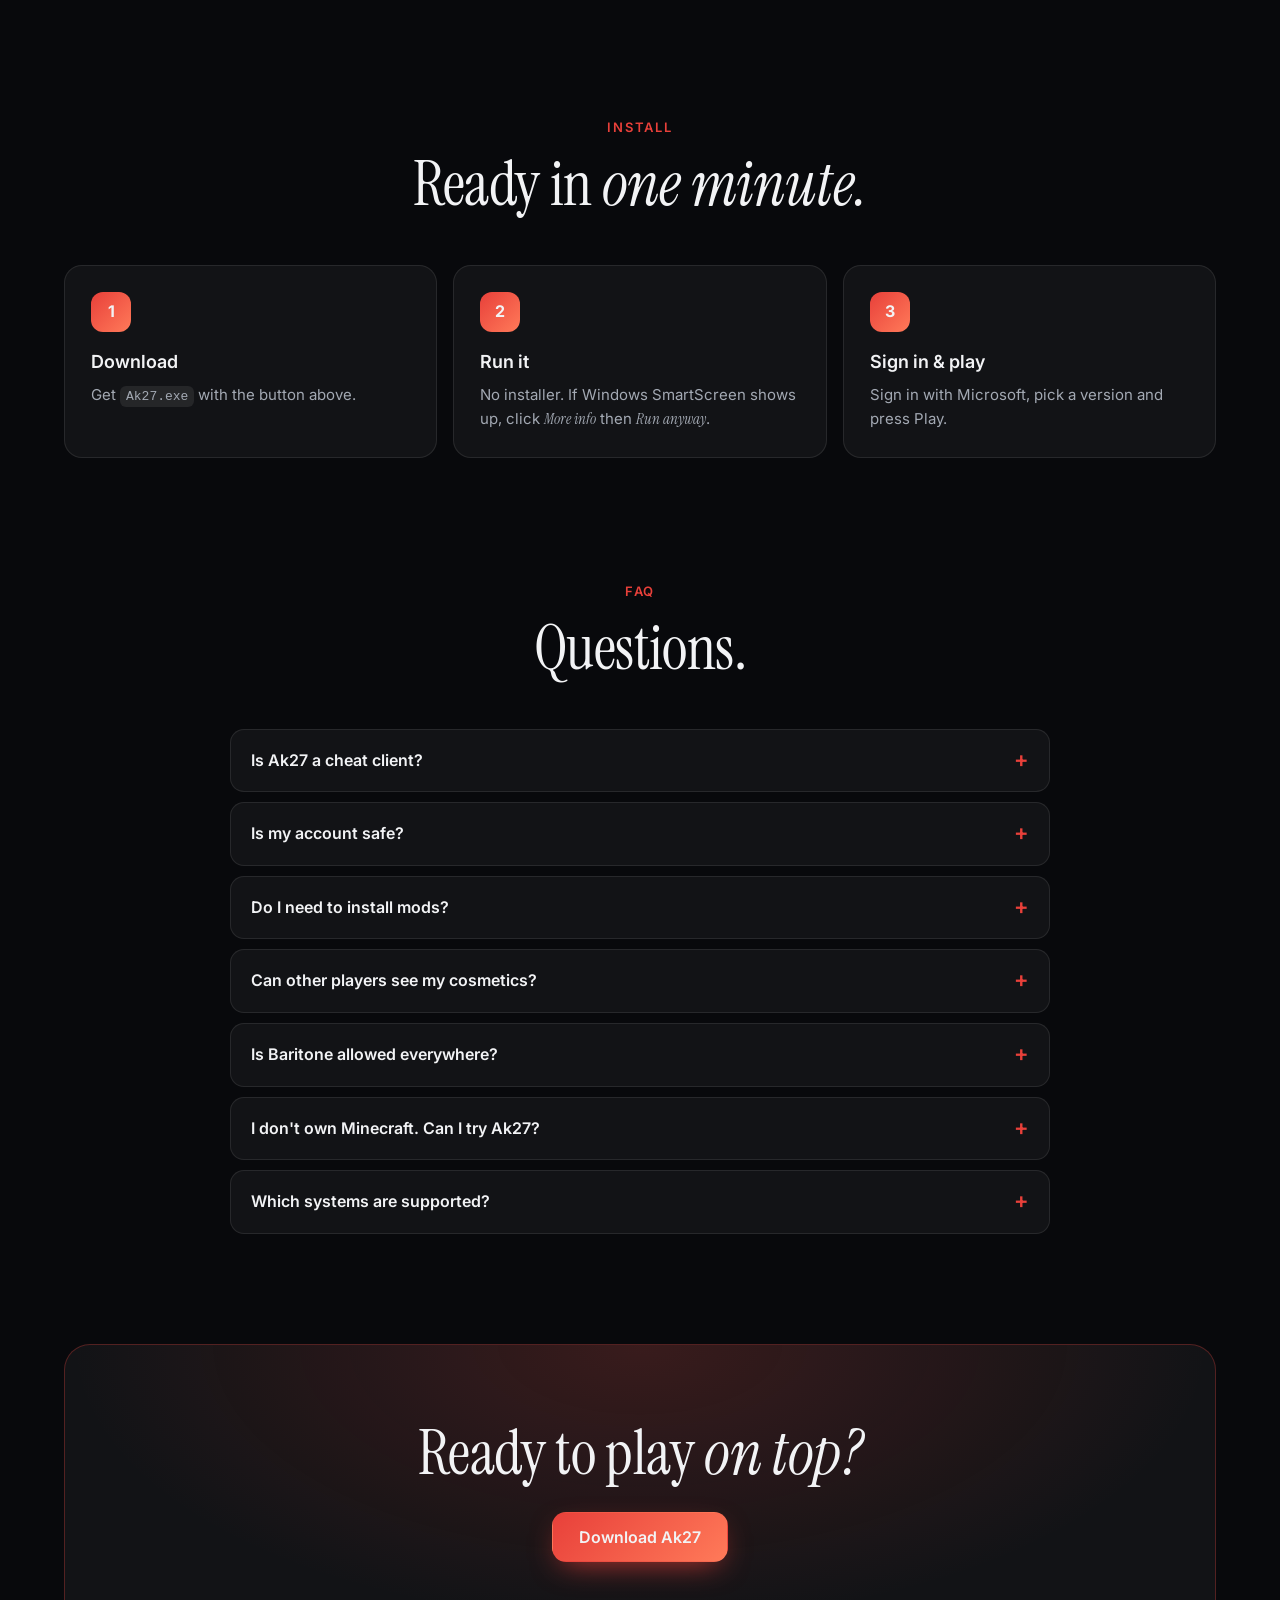
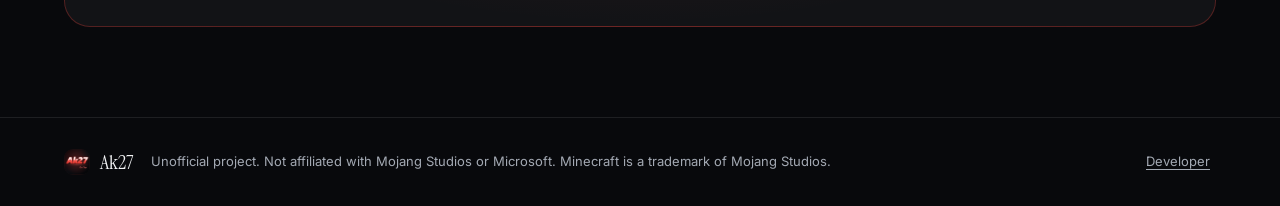
==== commit 293049e9: "FAQ: official demo for accounts without Minecraft Co-Authored-By: Claude Opus 5.5 <noreply@anthropic" ====
--- a/index.html
+++ b/index.html
@@ -162,6 +162,7 @@
     <details class="reveal"><summary>Do I need to install mods?</summary><p>No. The HUD and cosmetics load with the game on their own, so they work with Vanilla, Fabric, Forge and NeoForge without conflicts. You can still add mods from the catalogue.</p></details>
     <details class="reveal"><summary>Can other players see my cosmetics?</summary><p>Cosmetics are drawn on your screen. Other Ak27 players see your Ak27 badge above your name.</p></details>
     <details class="reveal"><summary>Is Baritone allowed everywhere?</summary><p>Baritone and Auto Build work in singleplayer and on servers allowed by the owner. Many servers forbid bots: check the rules before using them.</p></details>
+    <details class="reveal"><summary>I don't own Minecraft. Can I try Ak27?</summary><p>Yes. Sign in with any Microsoft account: if it doesn't own Minecraft Java, Ak27 starts the official Minecraft demo (singleplayer, about 100 minutes) with the full HUD and cosmetics. Buy the game or get PC Game Pass to play online.</p></details>
     <details class="reveal"><summary>Which systems are supported?</summary><p>Windows 10 and Windows 11, 64-bit.</p></details>
   </section>
 
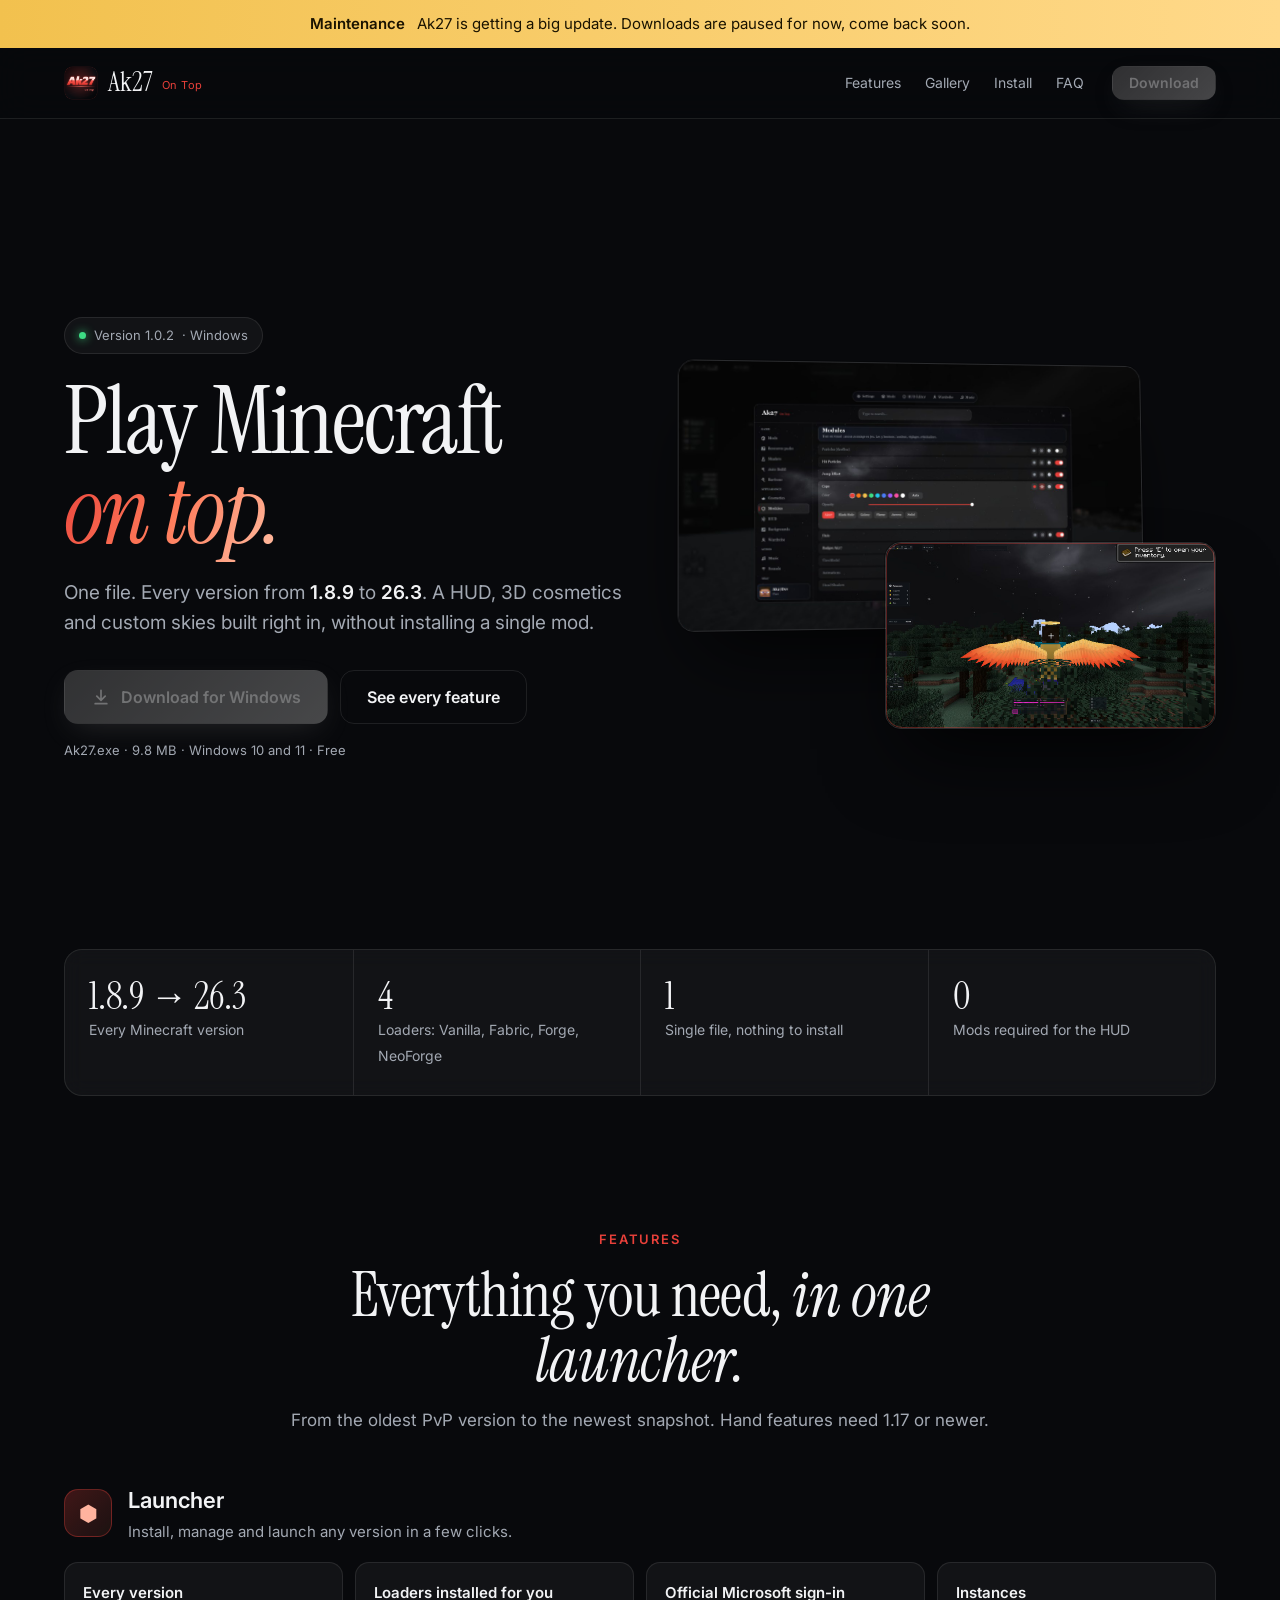
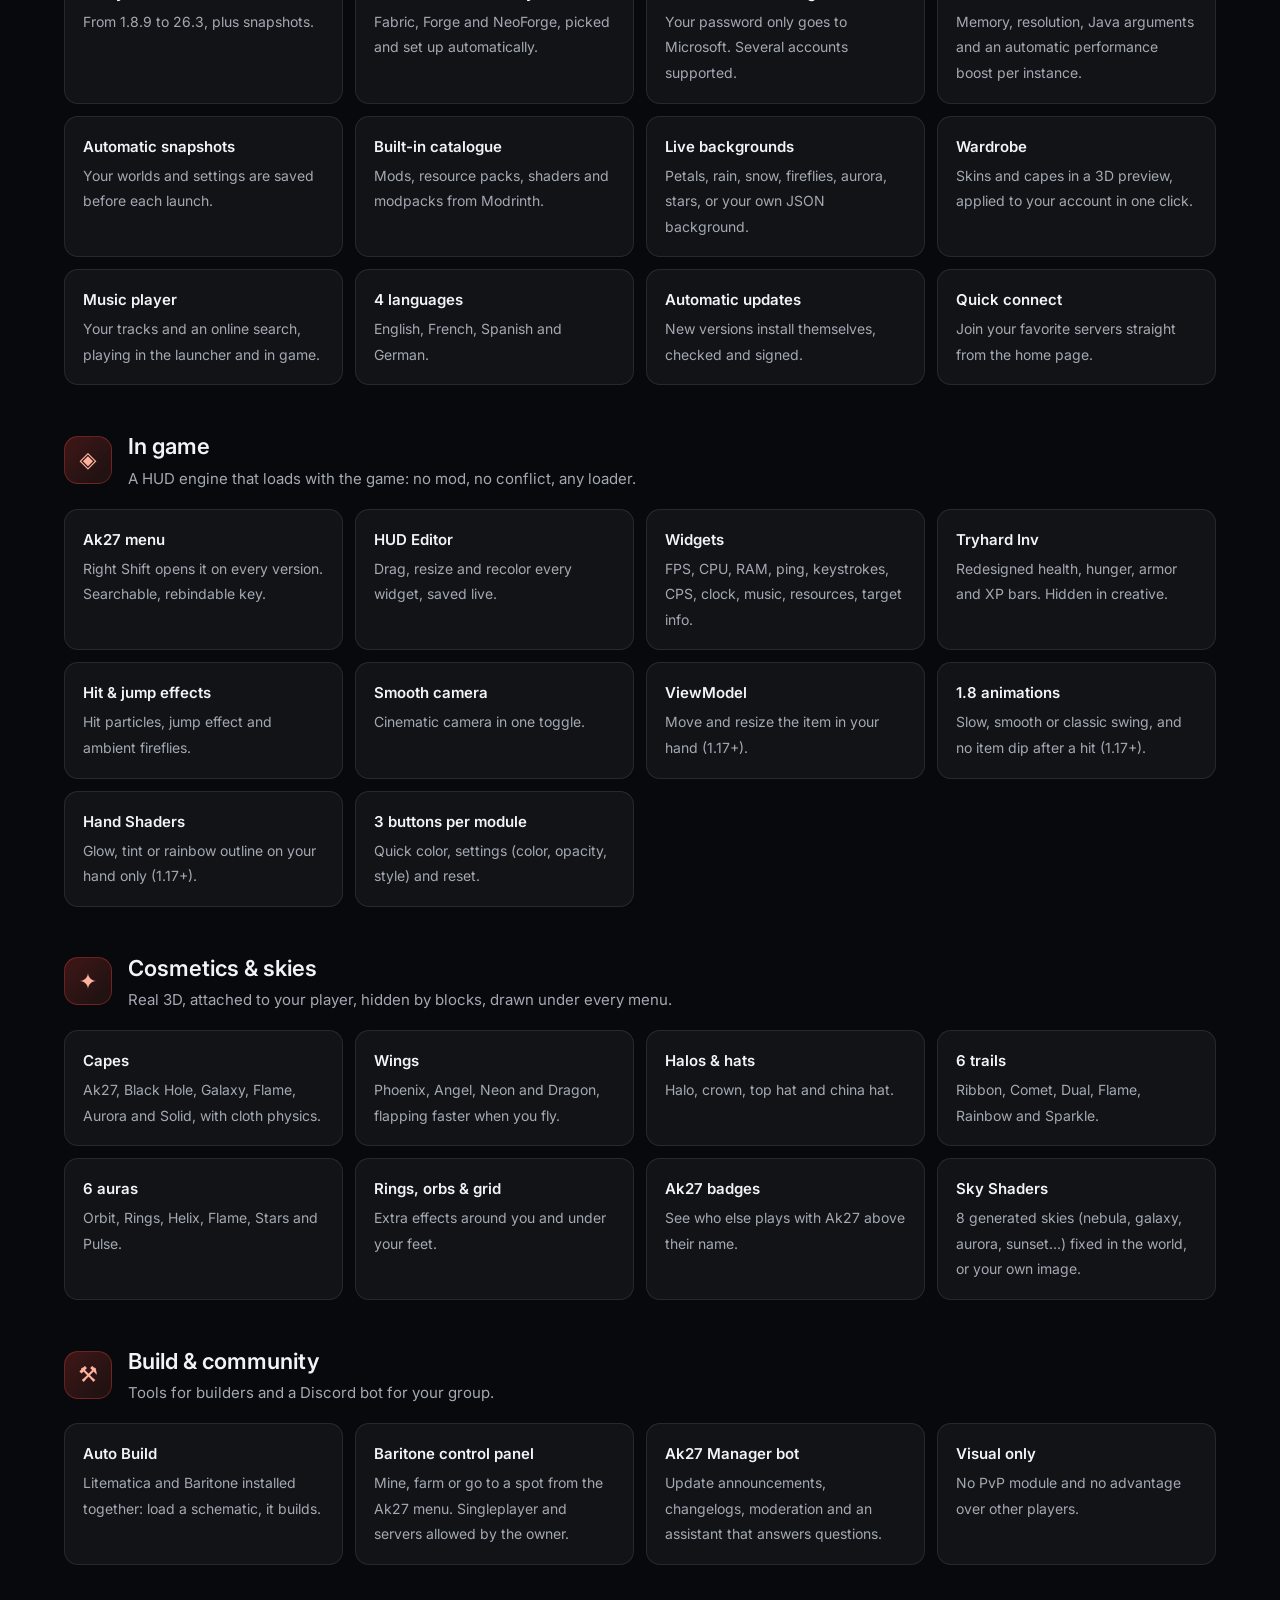
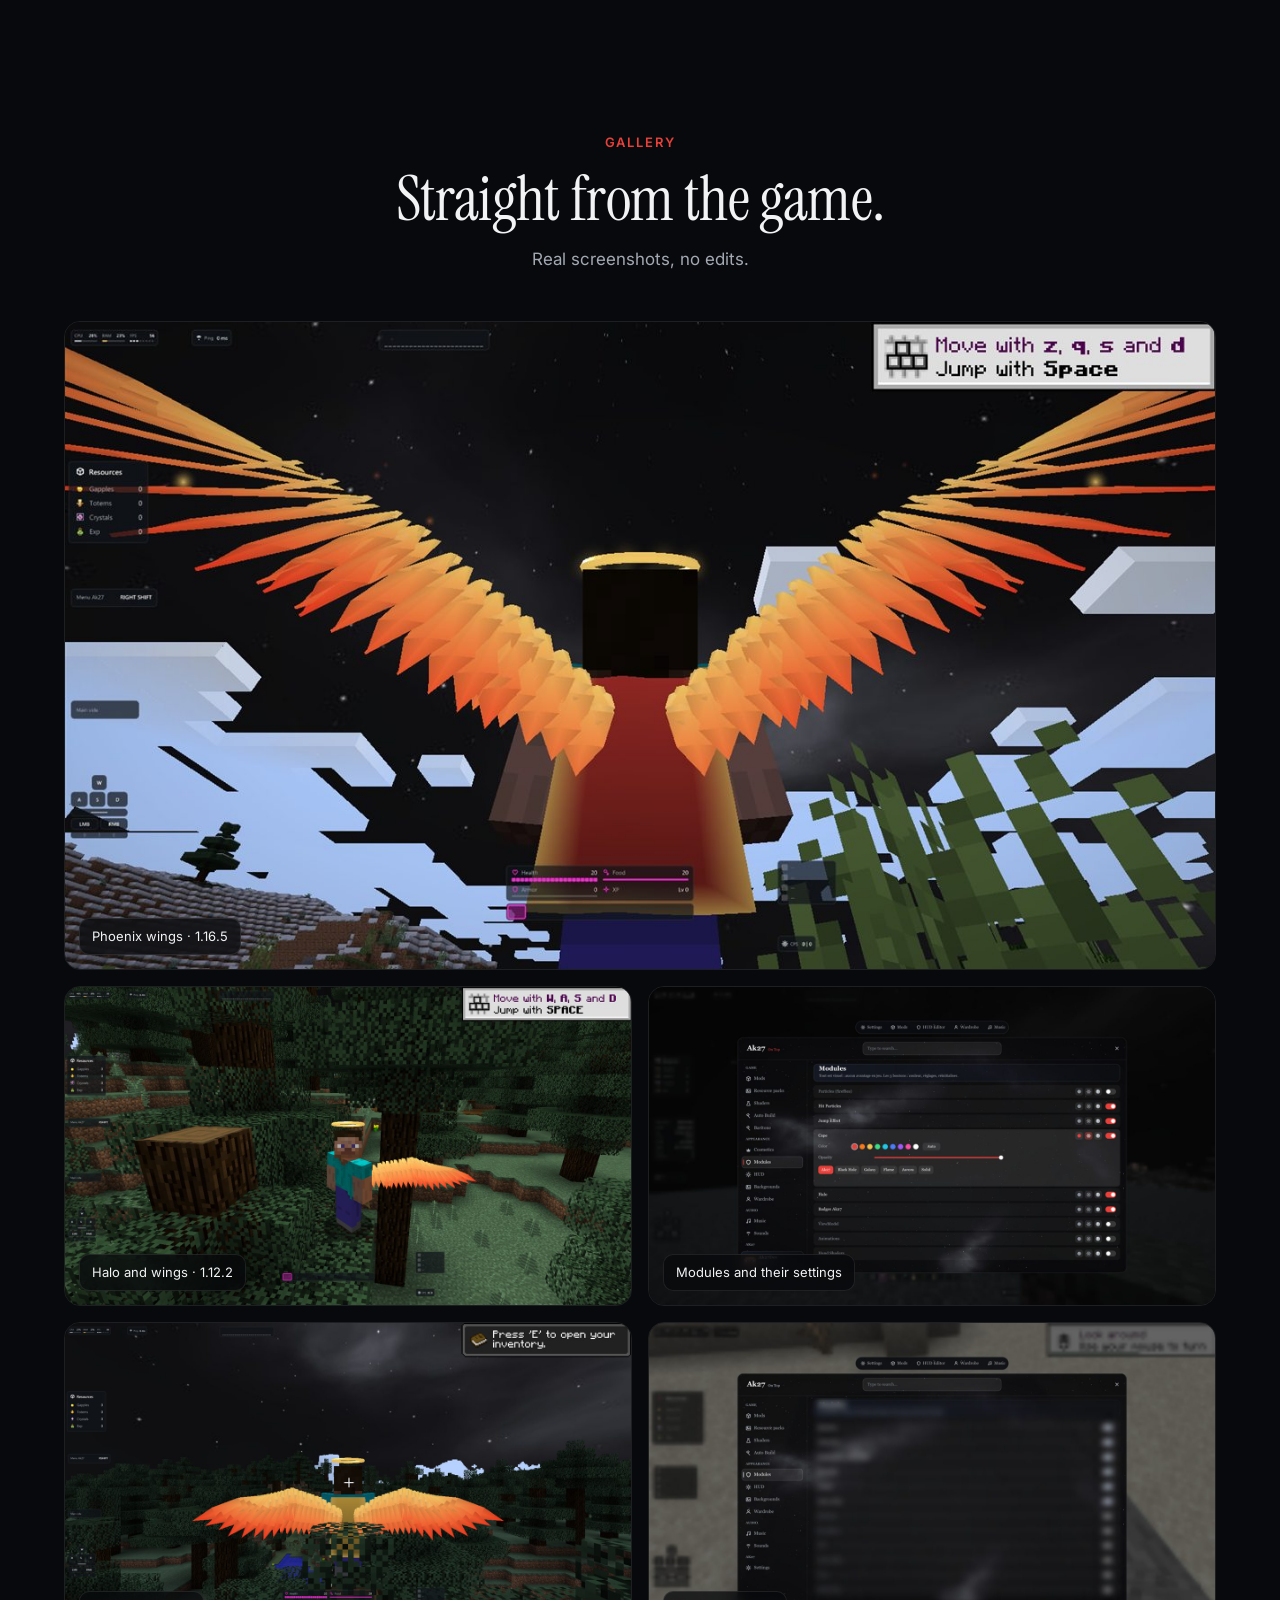
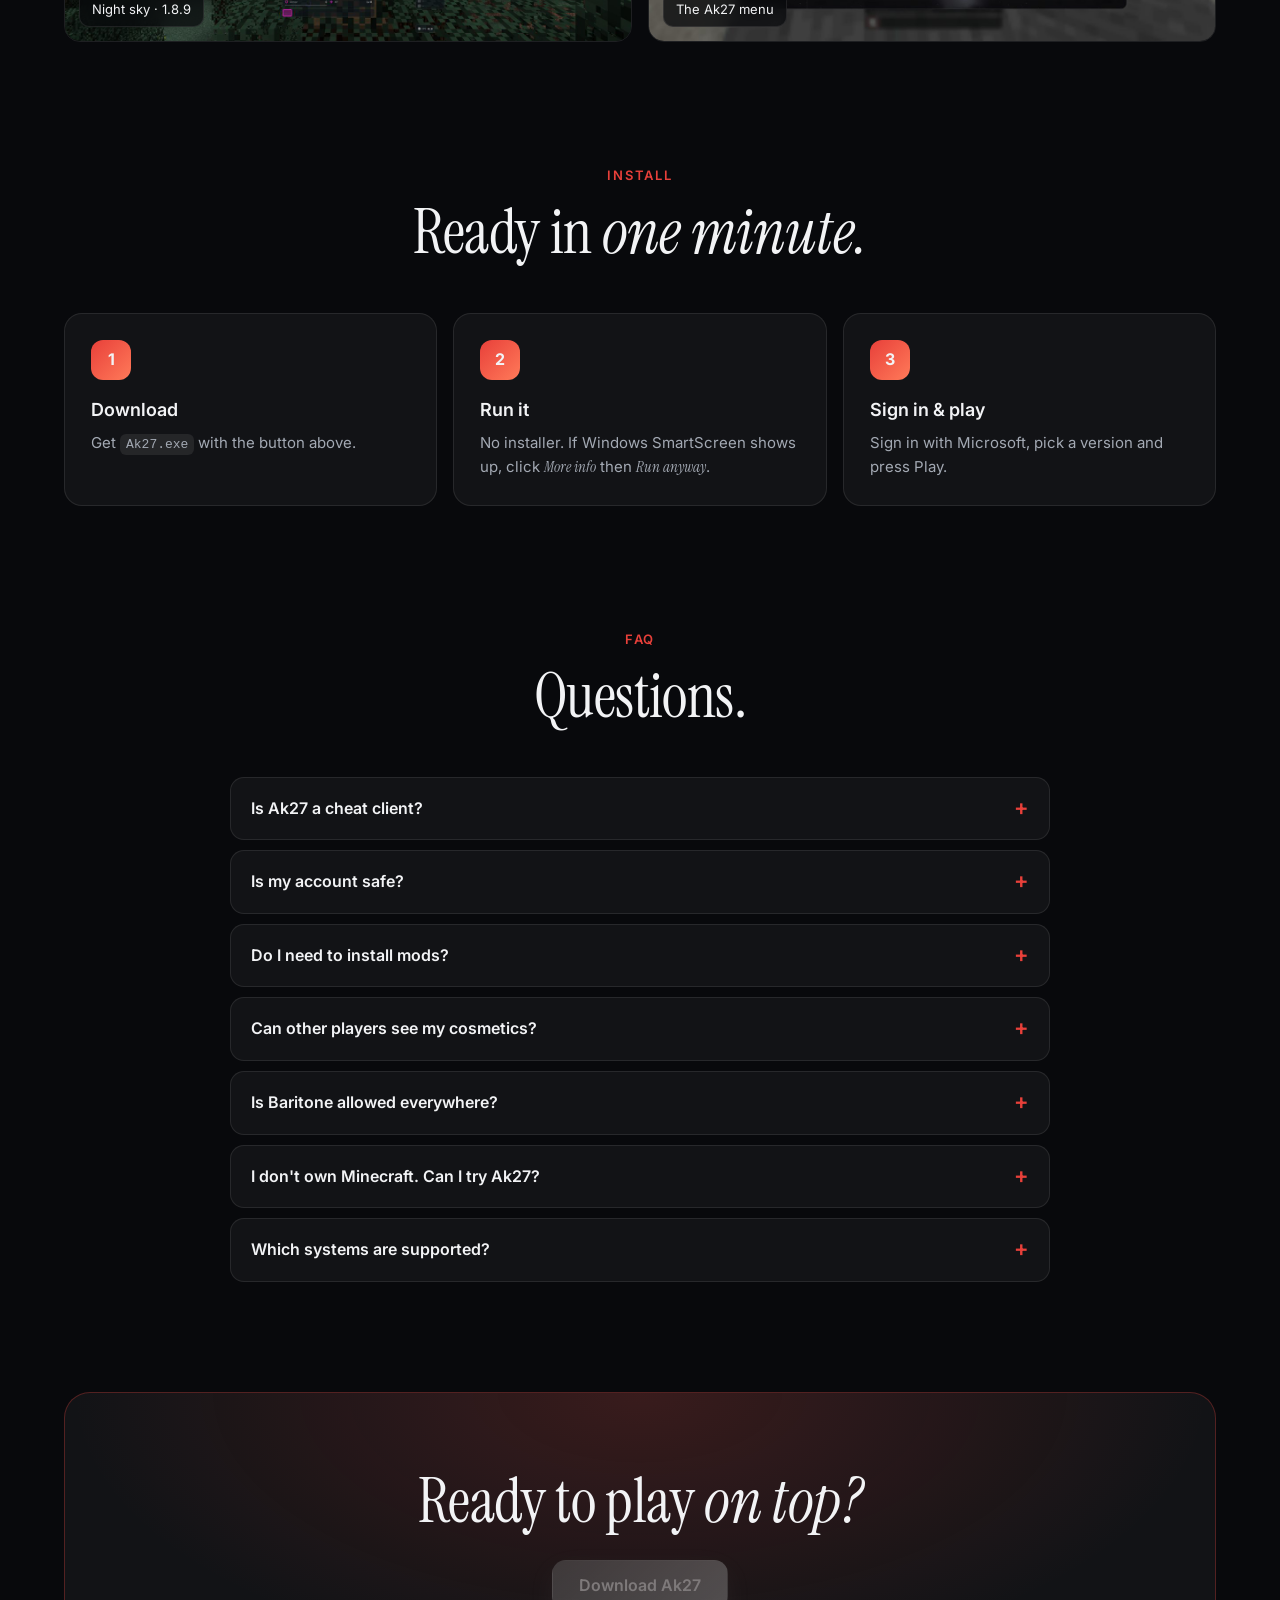
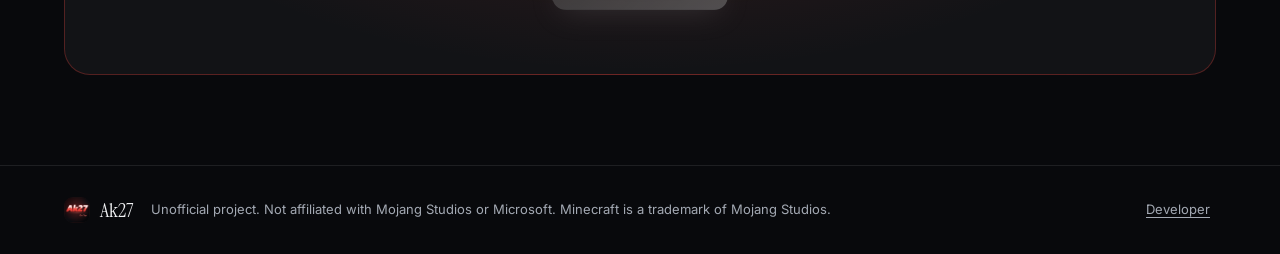
==== commit 3ccd73b5: "Maintenance: downloads paused during the big update Co-Authored-By: Claude Opus 5.5 <noreply@anthrop" ====
--- a/index.html
+++ b/index.html
@@ -15,7 +15,9 @@
 <link href="https://fonts.googleapis.com/css2?family=Instrument+Serif:ital@0;1&family=Inter:wght@400;500;600;700&display=swap" rel="stylesheet">
 <link rel="stylesheet" href="style.css">
 </head>
-<body>
+<body class="maintenance">
+<!-- maintenance : retirer la classe "maintenance" ci-dessus pour rouvrir les telechargements -->
+<div class="maint-banner" role="status"><b>Maintenance</b> Ak27 is getting a big update. Downloads are paused for now, come back soon.</div>
 <canvas id="stars" aria-hidden="true"></canvas>
 <div class="glow g1" aria-hidden="true"></div>
 <div class="glow g2" aria-hidden="true"></div>
--- a/style.css
+++ b/style.css
@@ -214,3 +214,9 @@
   .frame.float { animation: none; }
   .btn, .cards li, .gallery img { transition: none; }
 }
+
+/* maintenance : bandeau en haut, telechargements coupes */
+.maint-banner { display: none; }
+body.maintenance .maint-banner { display: block; position: relative; z-index: 11; padding: 12px max(16px, 5vw); text-align: center; font-size: 15px; color: #1a1300; background: linear-gradient(90deg, #f2c14e, #ffd98a); }
+body.maintenance .maint-banner b { margin-right: 8px; }
+body.maintenance .dl { pointer-events: none; opacity: .45; filter: grayscale(1); }
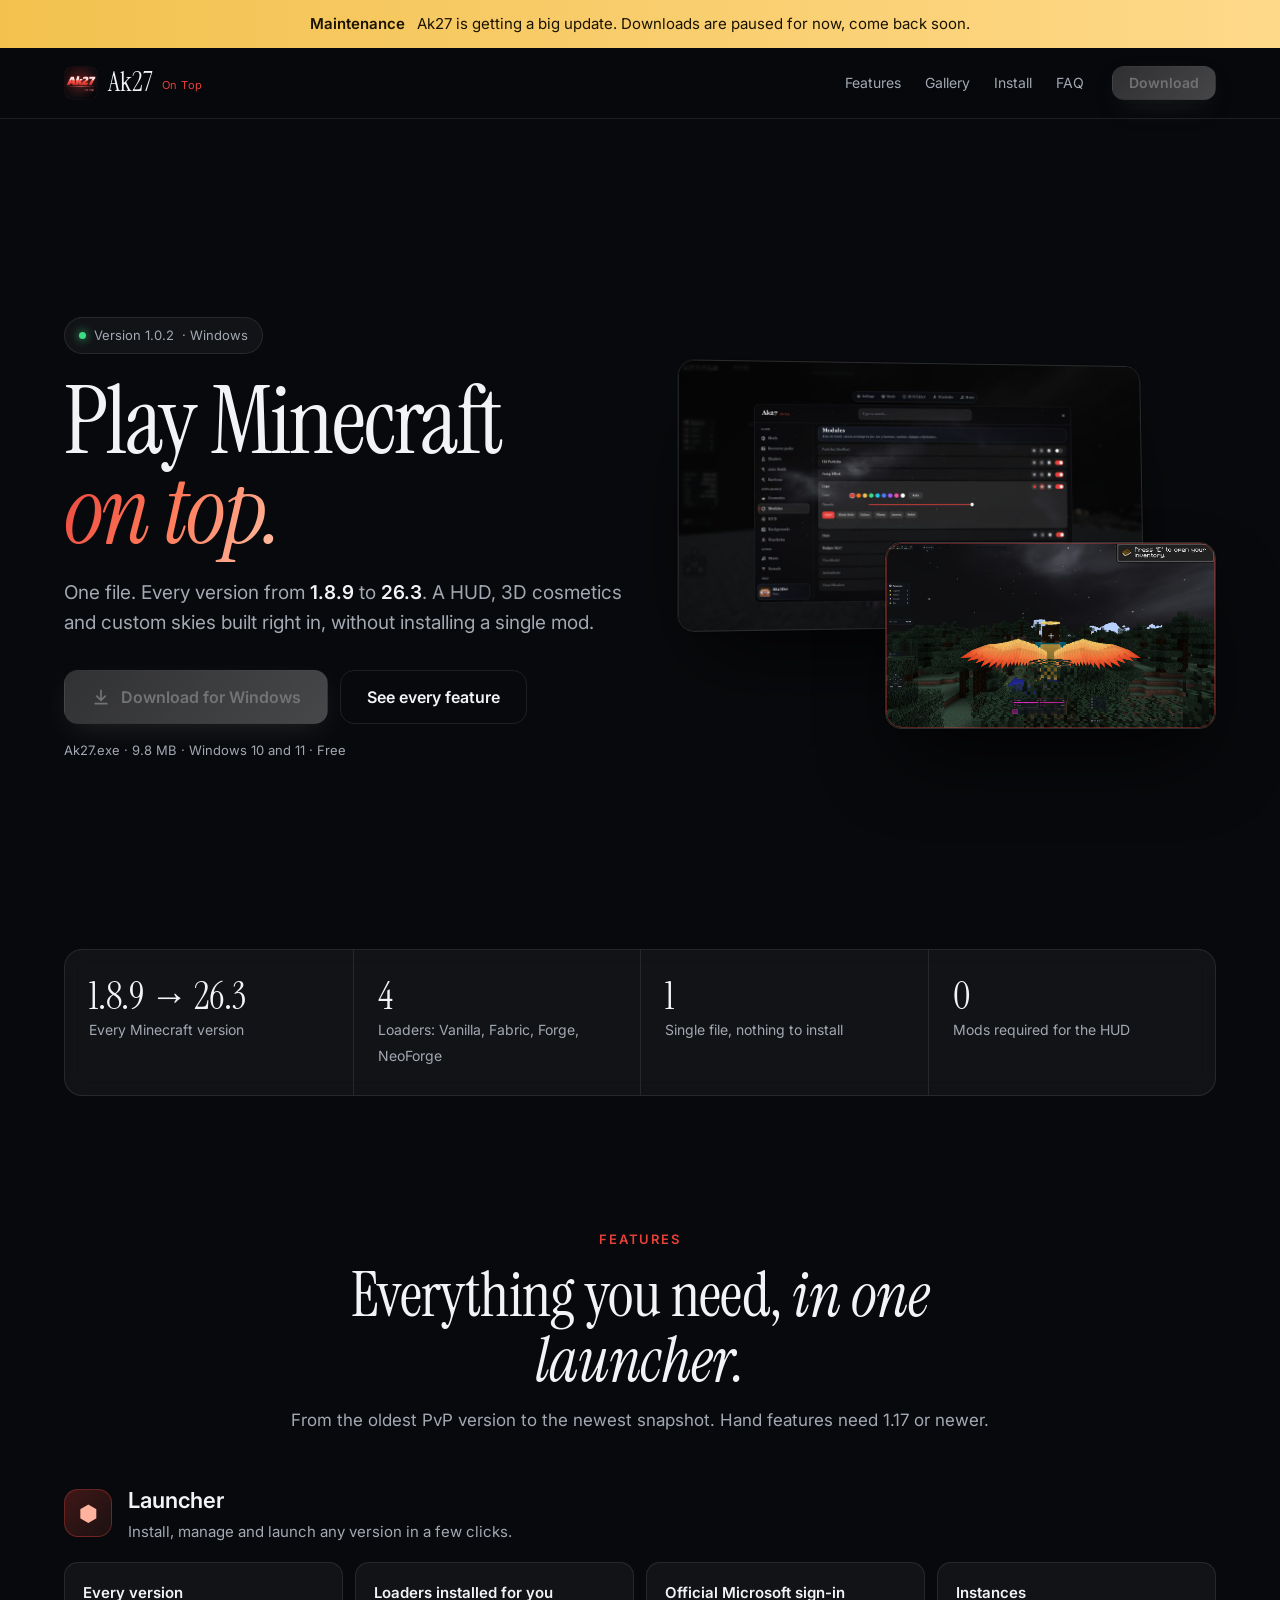
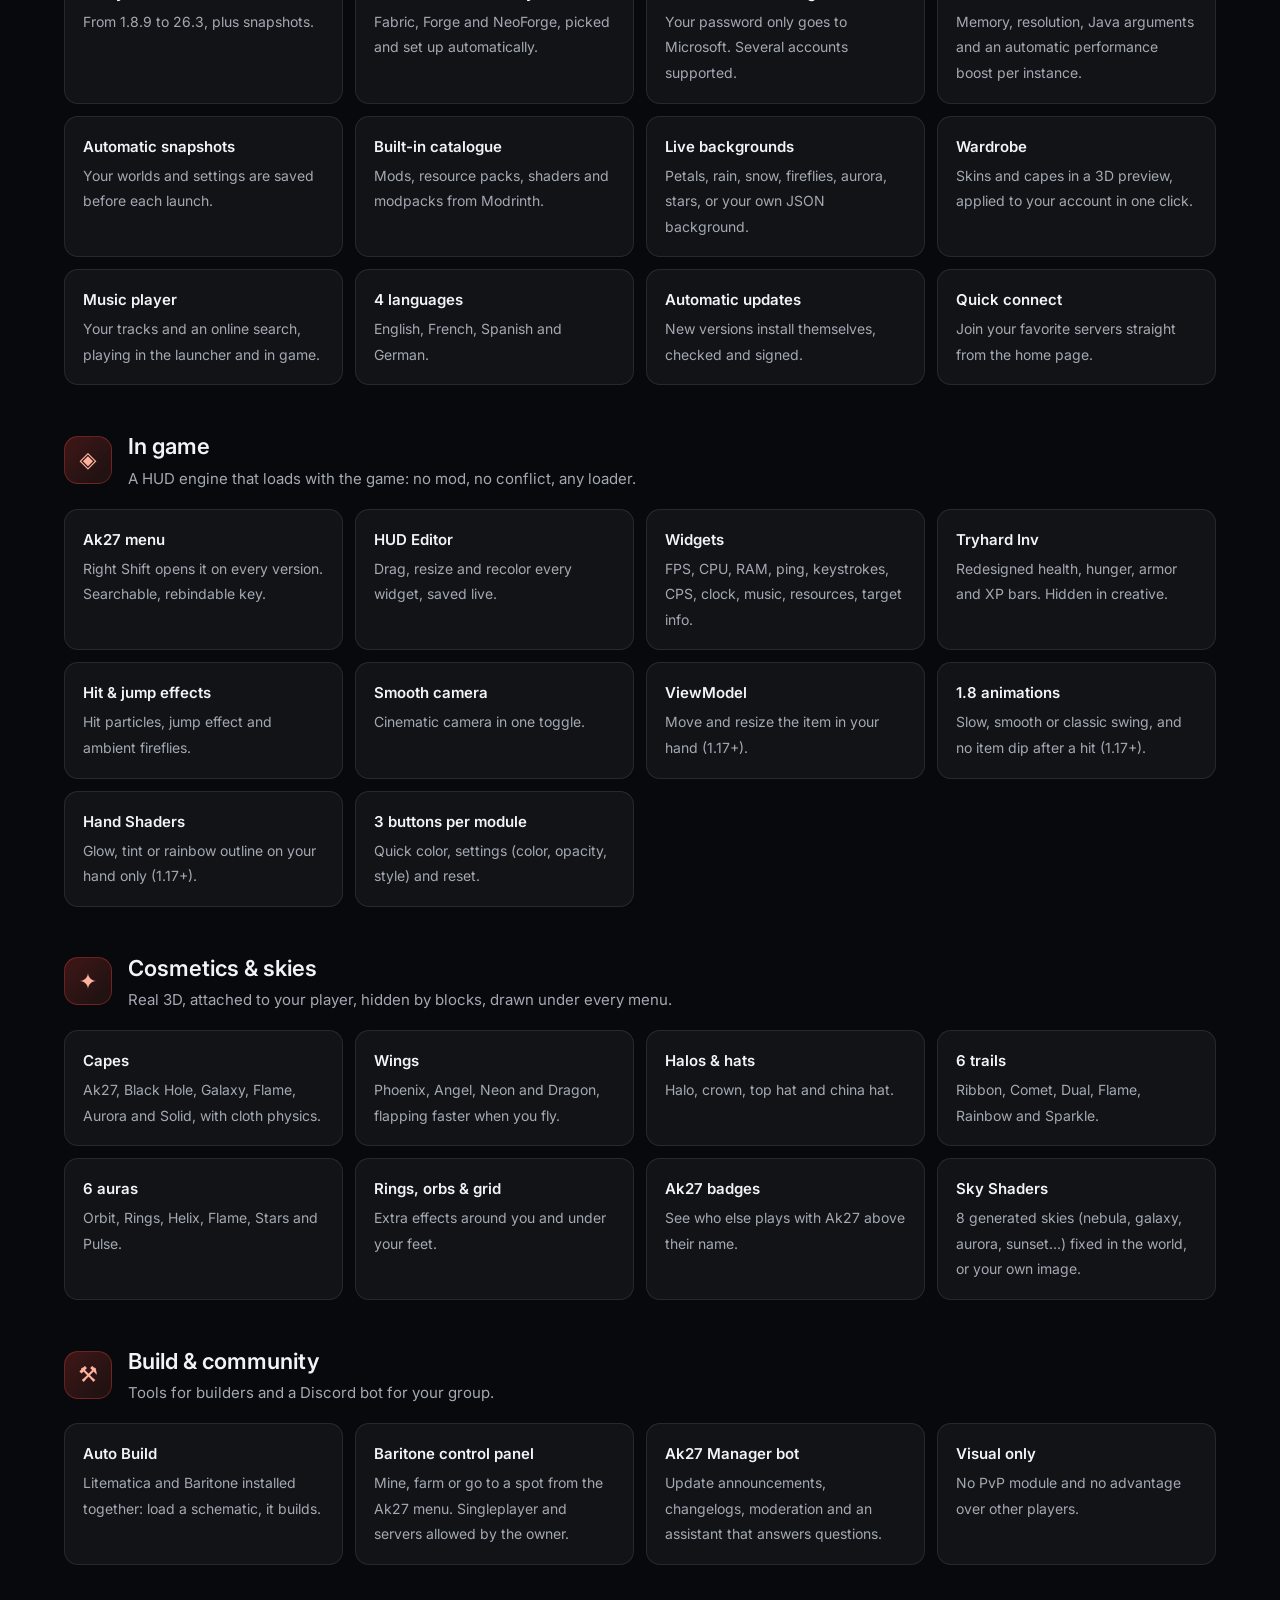
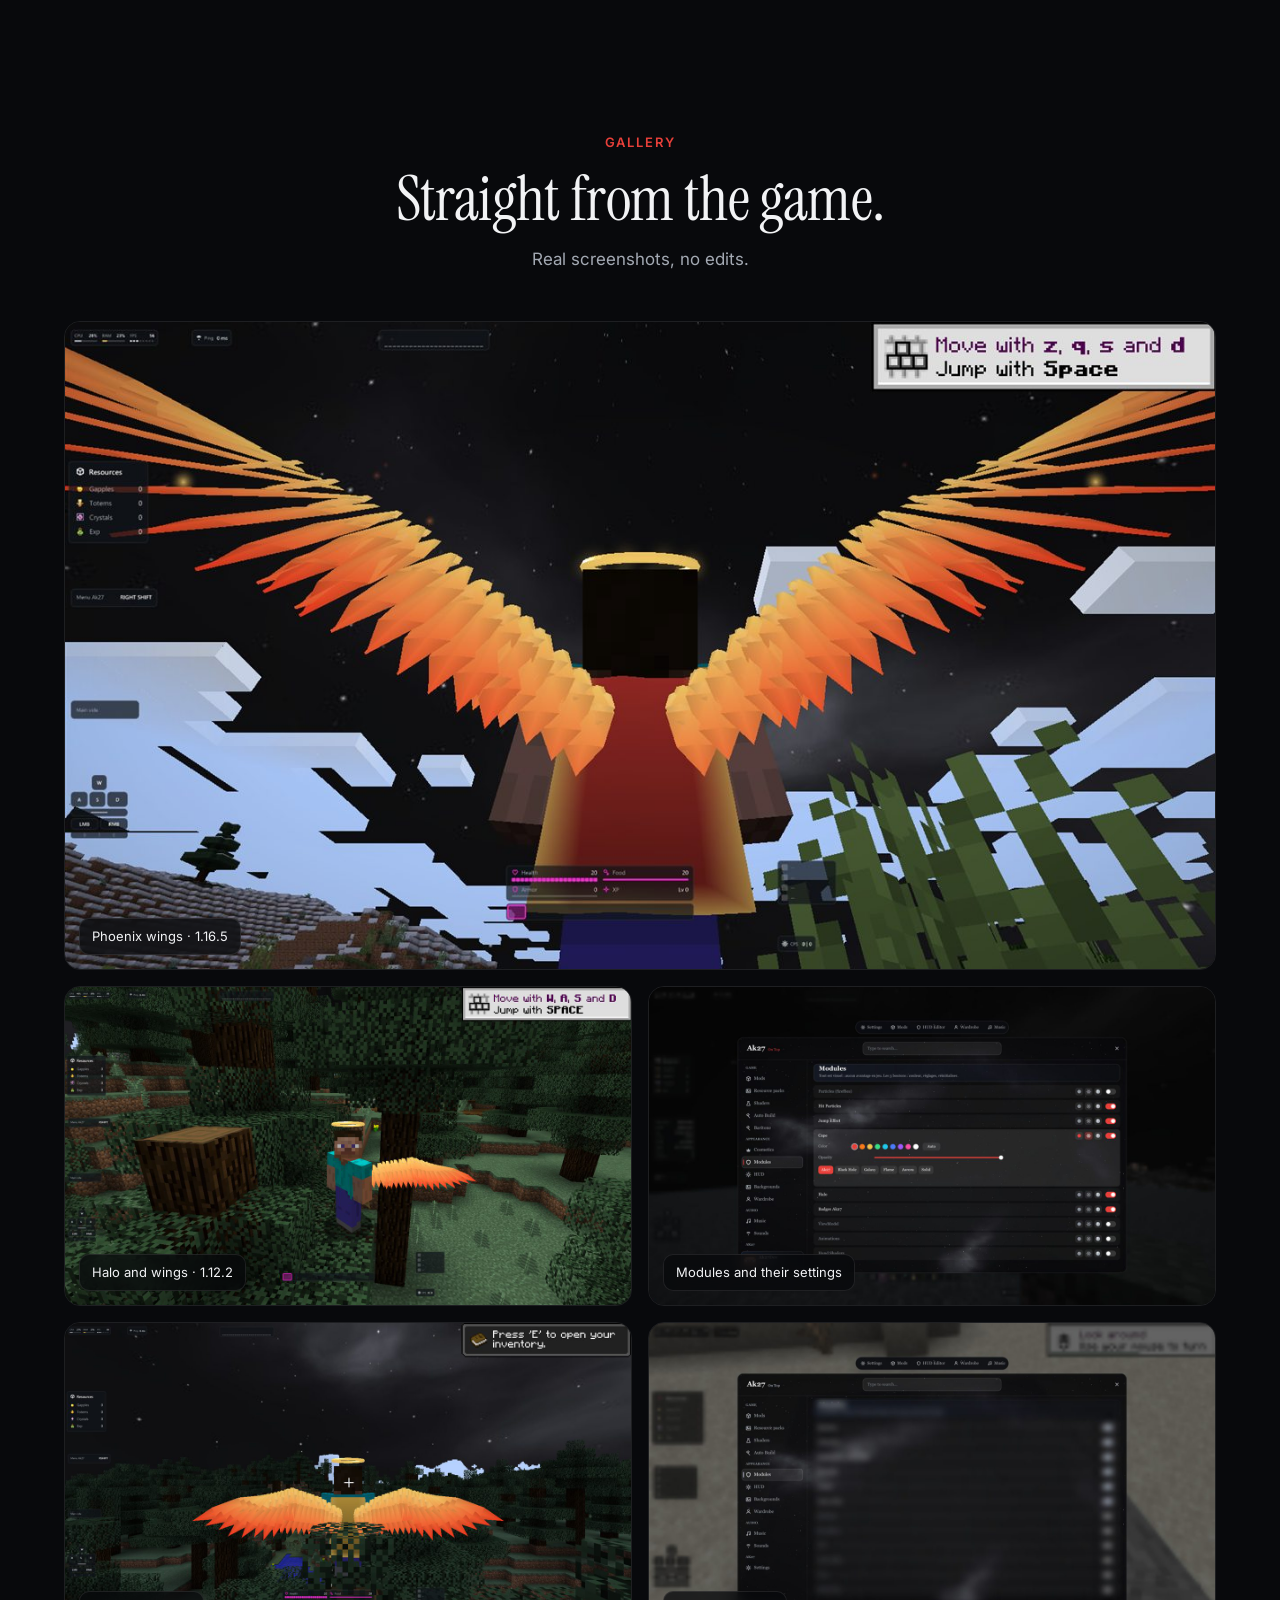
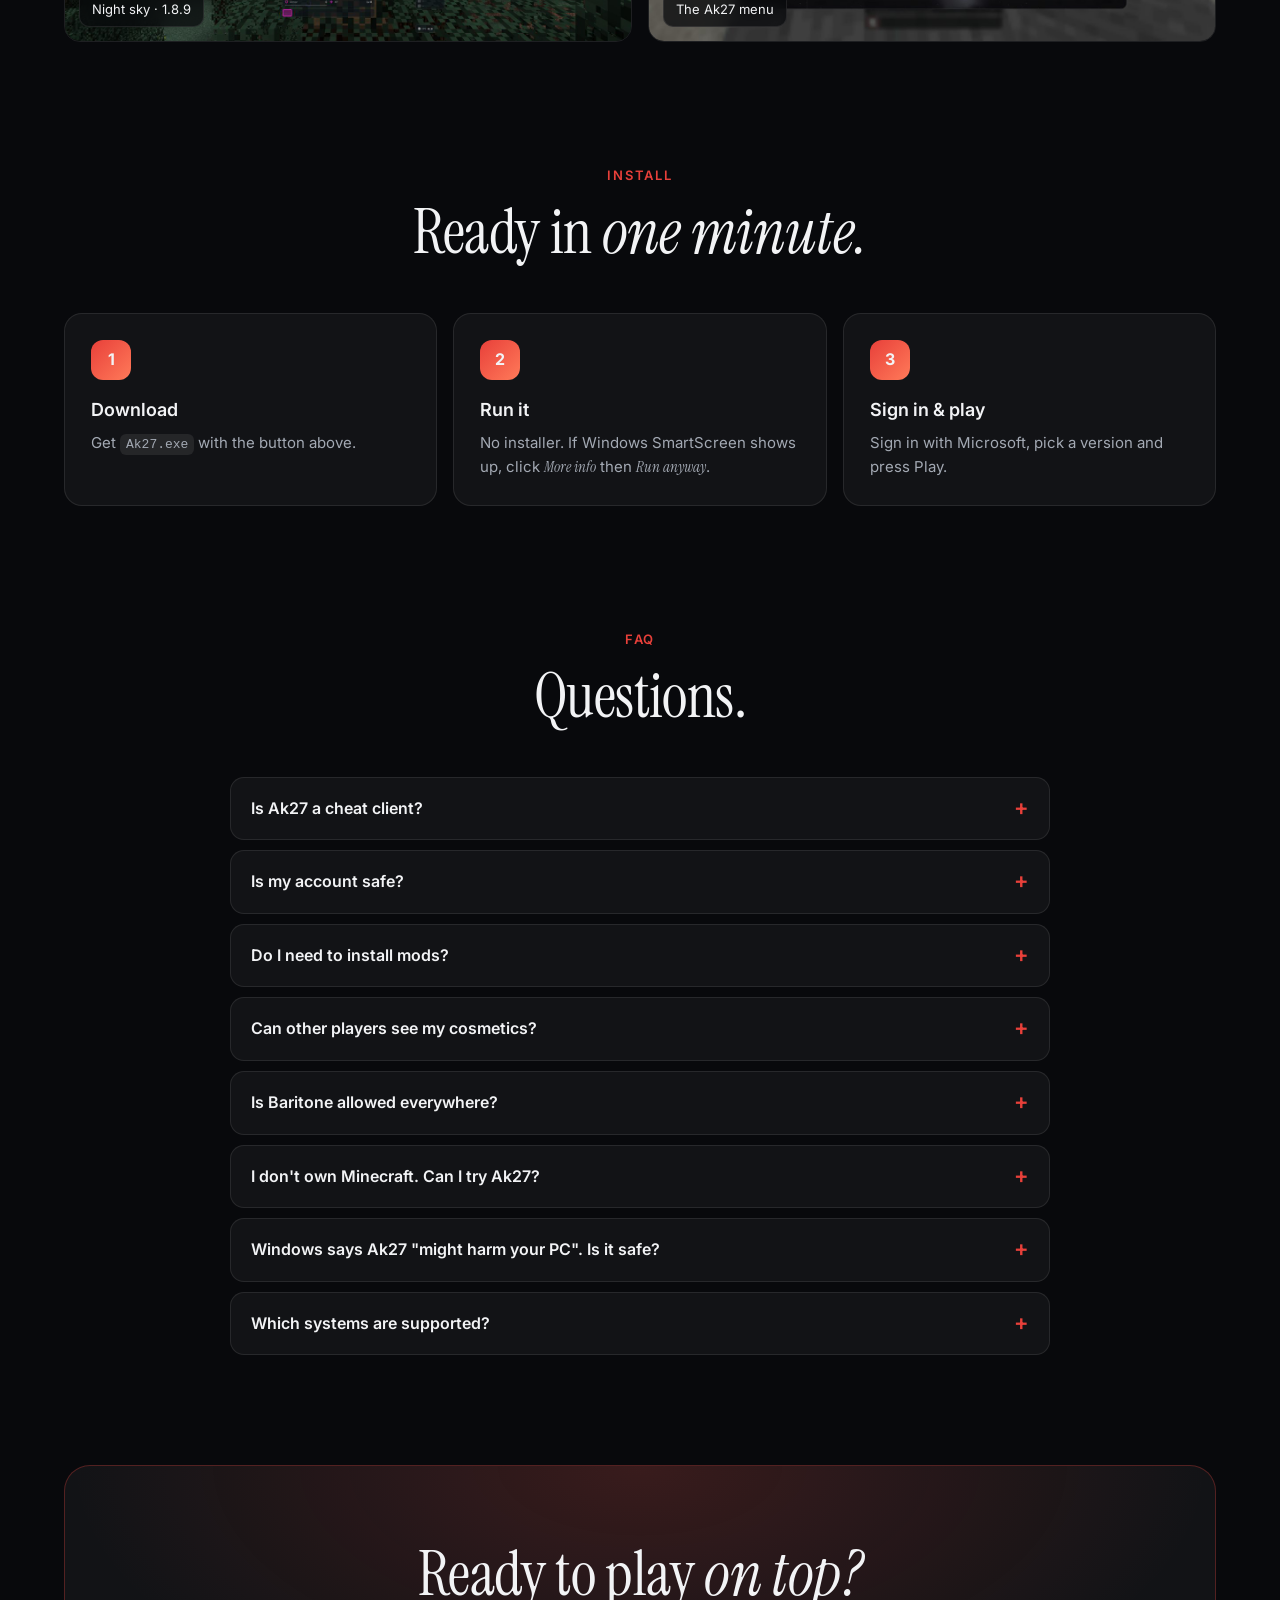
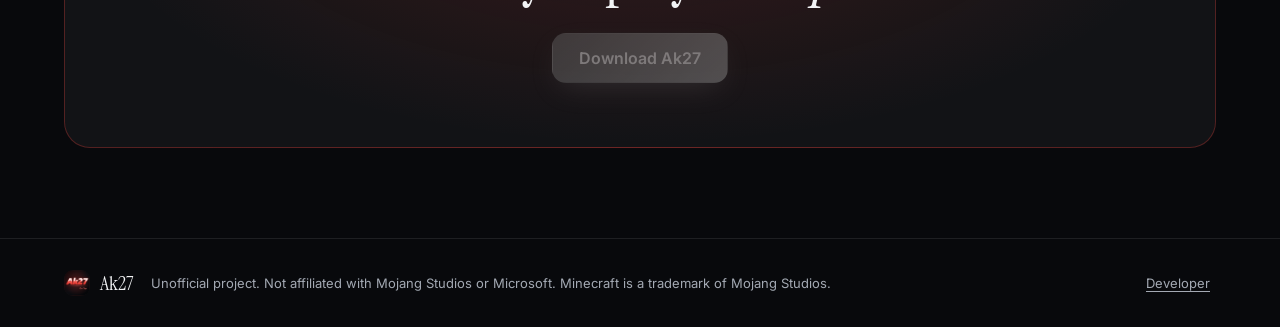
==== commit 5d03398c: "FAQ: explain the Windows SmartScreen warning and how to verify the download Co-Authored-By: Claude O" ====
--- a/index.html
+++ b/index.html
@@ -165,6 +165,7 @@
     <details class="reveal"><summary>Can other players see my cosmetics?</summary><p>Cosmetics are drawn on your screen. Other Ak27 players see your Ak27 badge above your name.</p></details>
     <details class="reveal"><summary>Is Baritone allowed everywhere?</summary><p>Baritone and Auto Build work in singleplayer and on servers allowed by the owner. Many servers forbid bots: check the rules before using them.</p></details>
     <details class="reveal"><summary>I don't own Minecraft. Can I try Ak27?</summary><p>Yes. Sign in with any Microsoft account: if it doesn't own Minecraft Java, Ak27 starts the official Minecraft demo (singleplayer, about 100 minutes) with the full HUD and cosmetics. Buy the game or get PC Game Pass to play online.</p></details>
+    <details class="reveal"><summary>Windows says Ak27 "might harm your PC". Is it safe?</summary><p>Windows shows this warning for programs that are new and not yet downloaded by many people (SmartScreen). Ak27 is a small independent project and is not digitally signed yet, so Windows doesn't know it. Before running it, you can check that your file is the official one: open PowerShell in your Downloads folder and run <code>Get-FileHash Ak27.exe</code>. The result must match the SHA-256 shown on the <a href="https://github.com/wizzardblabla/ak27-site/releases/latest">release page</a>. If it matches, click <b>More info</b>, then <b>Run anyway</b>. Never turn off your antivirus for Ak27, and only download it from this site.</p></details>
     <details class="reveal"><summary>Which systems are supported?</summary><p>Windows 10 and Windows 11, 64-bit.</p></details>
   </section>
 
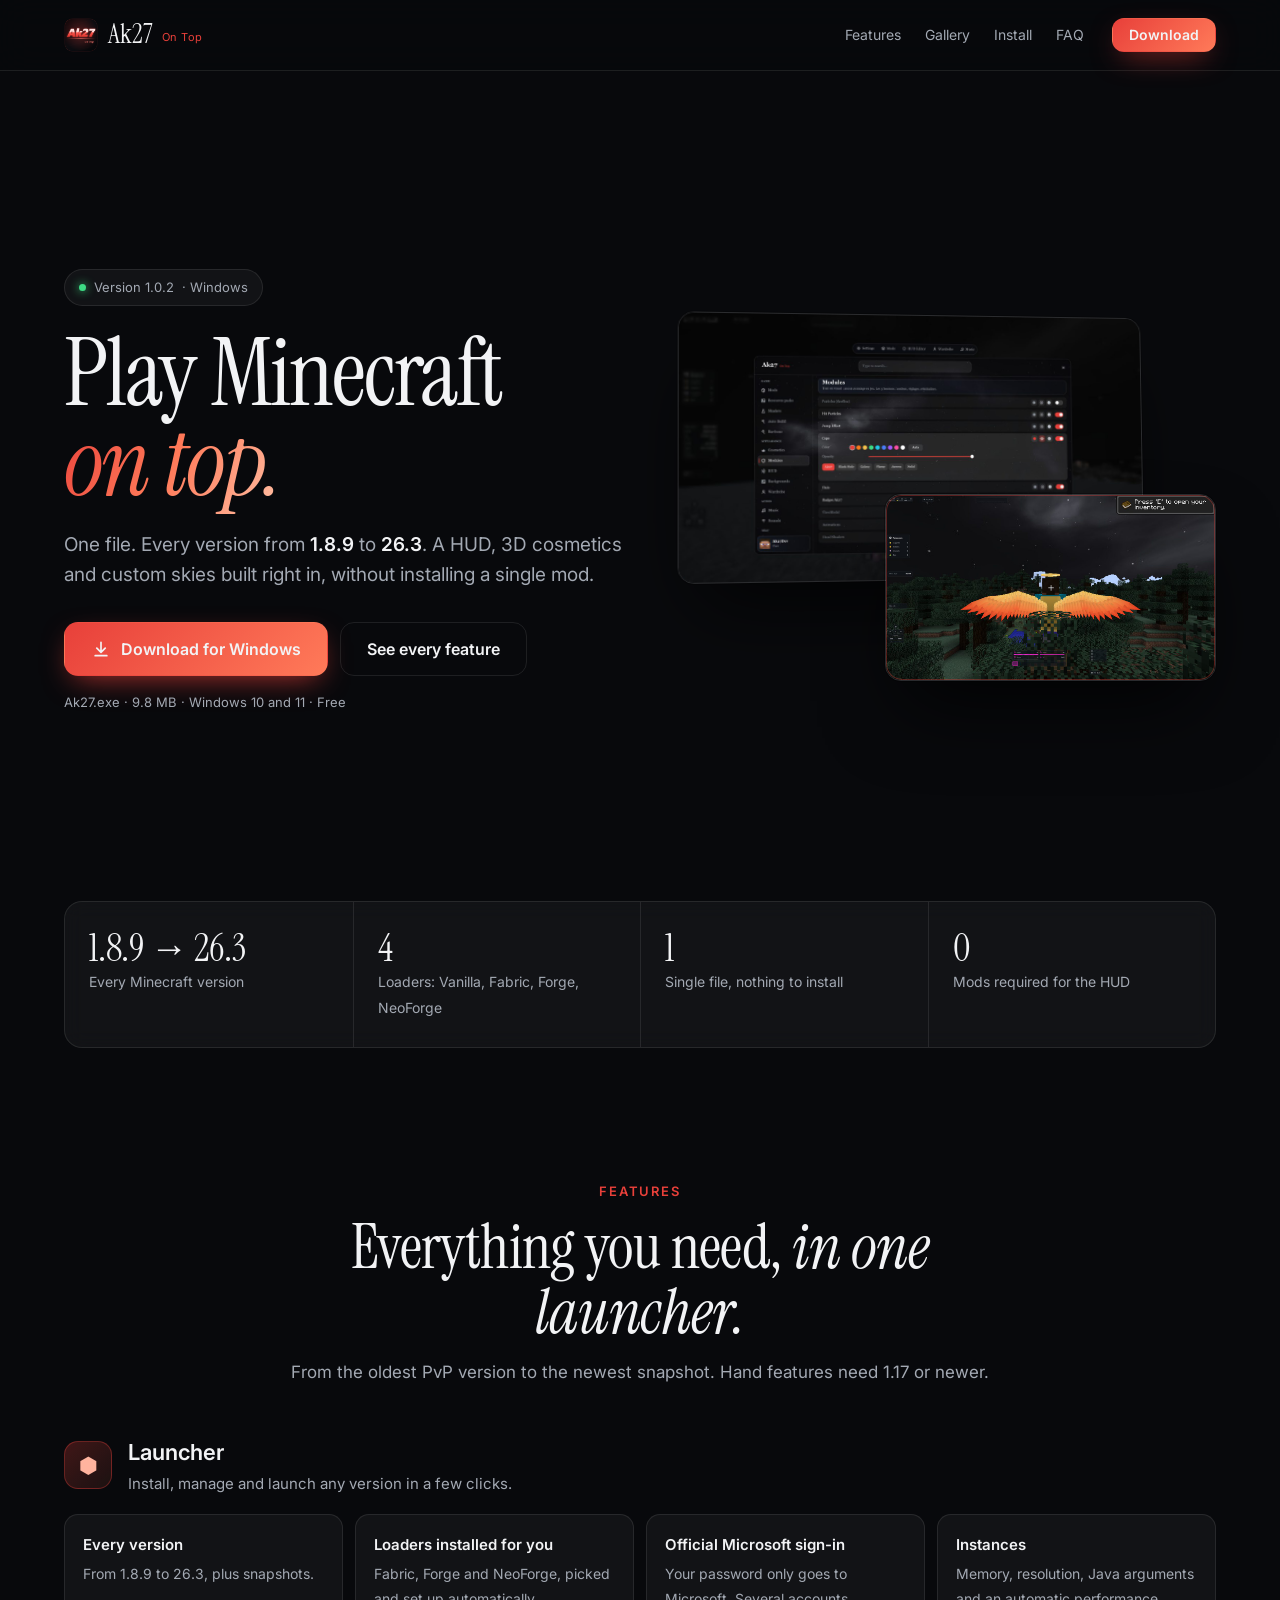
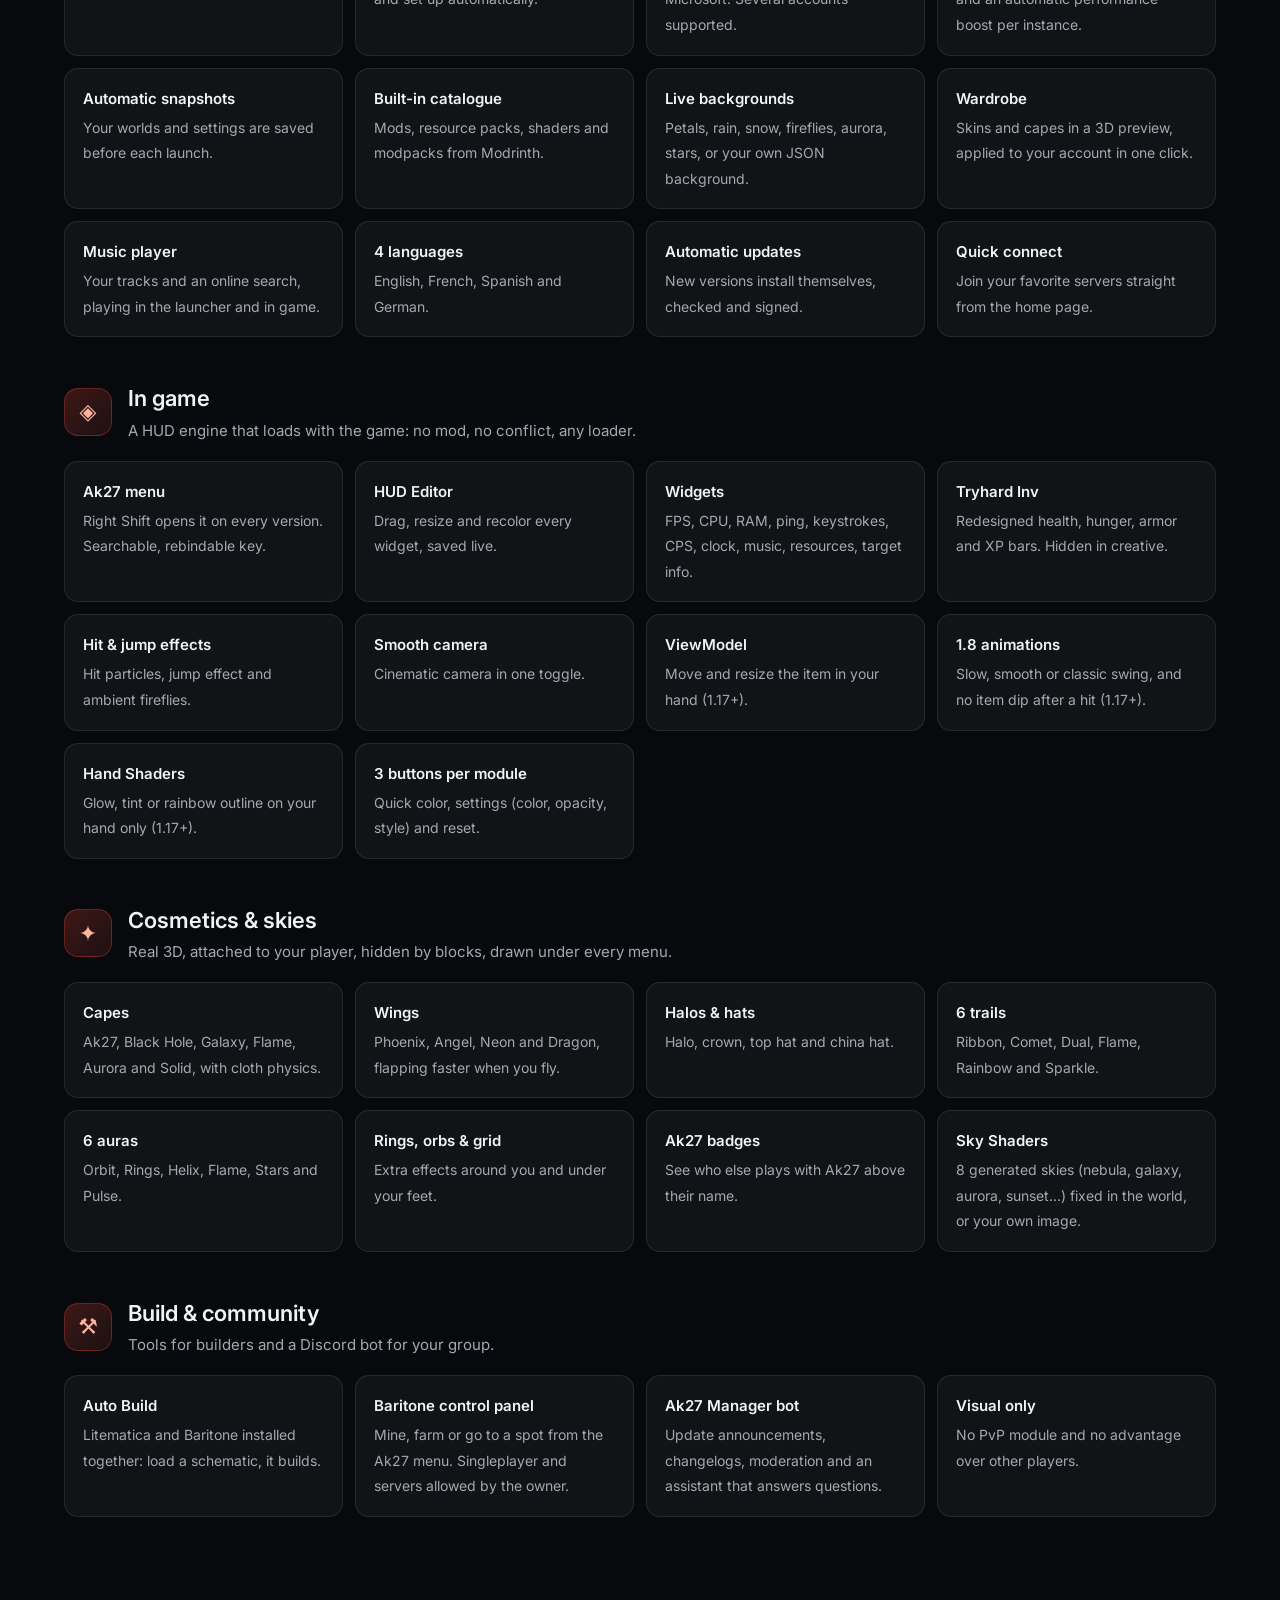
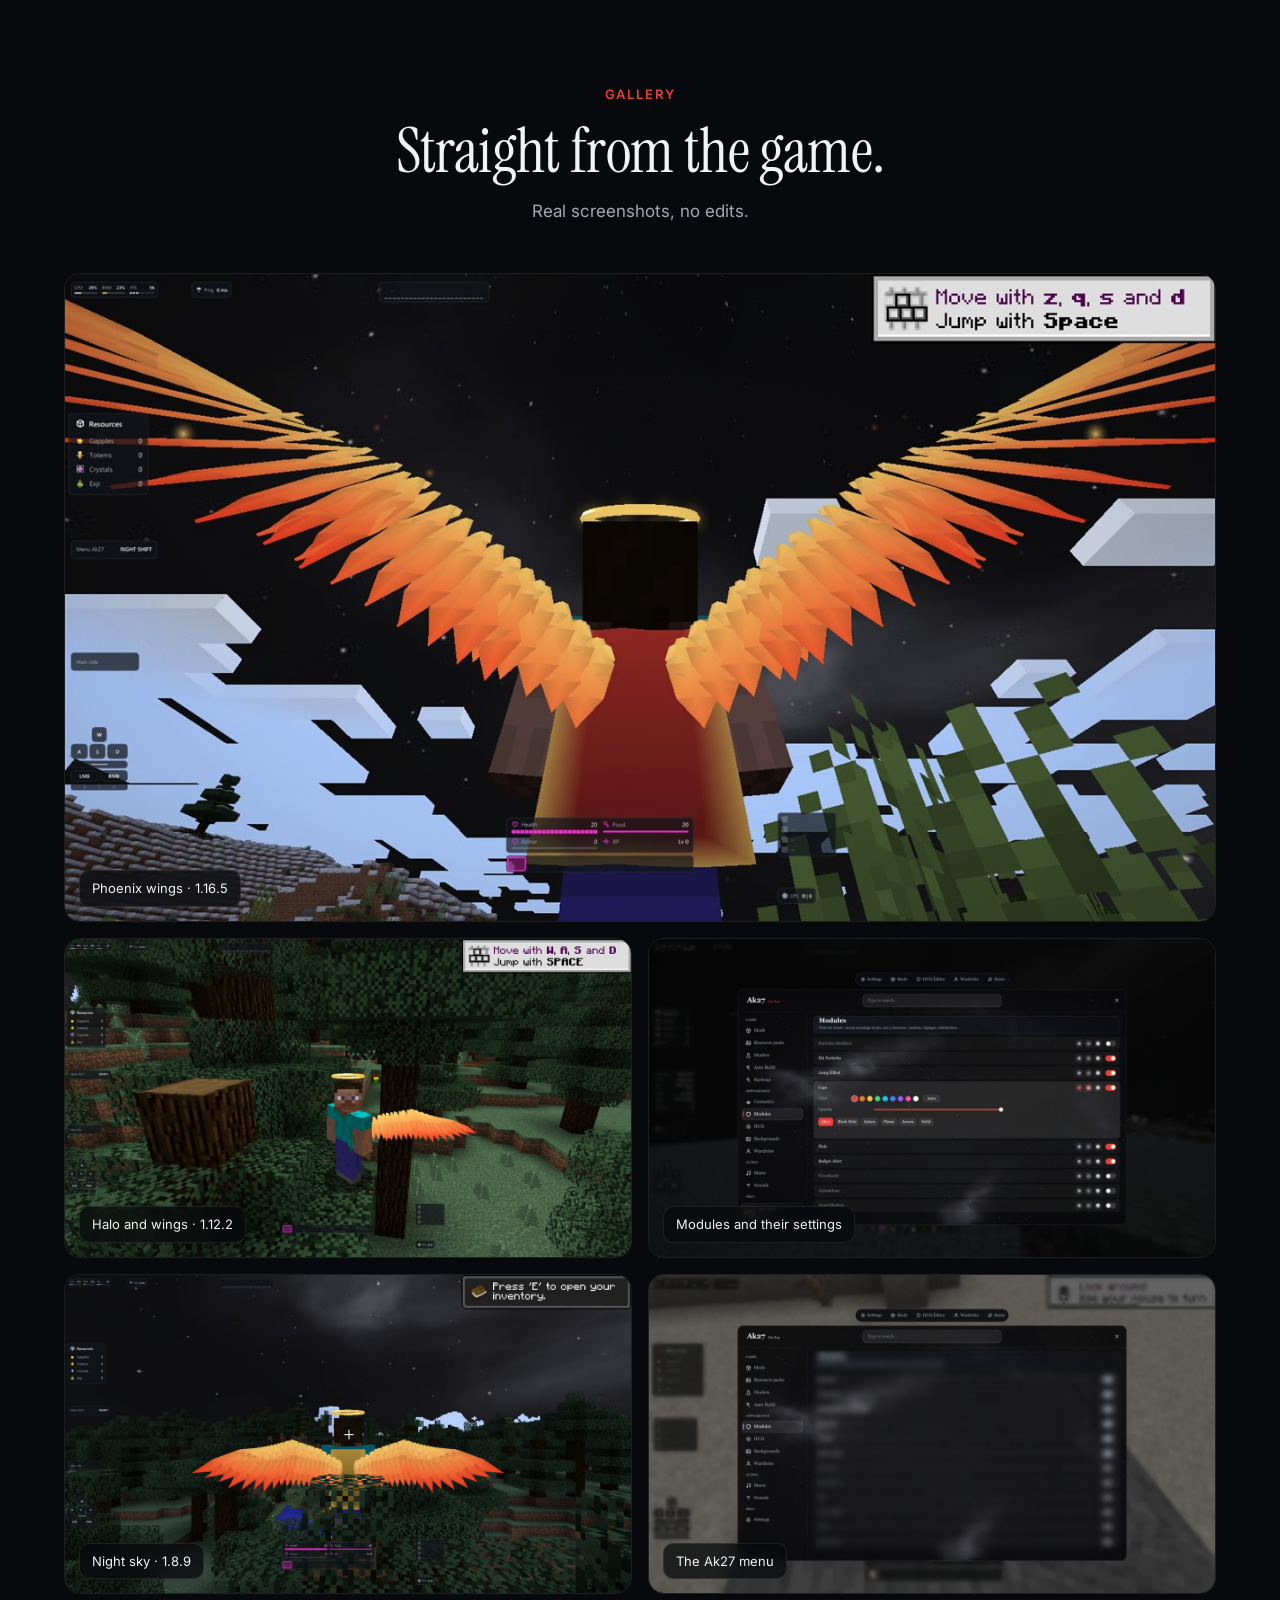
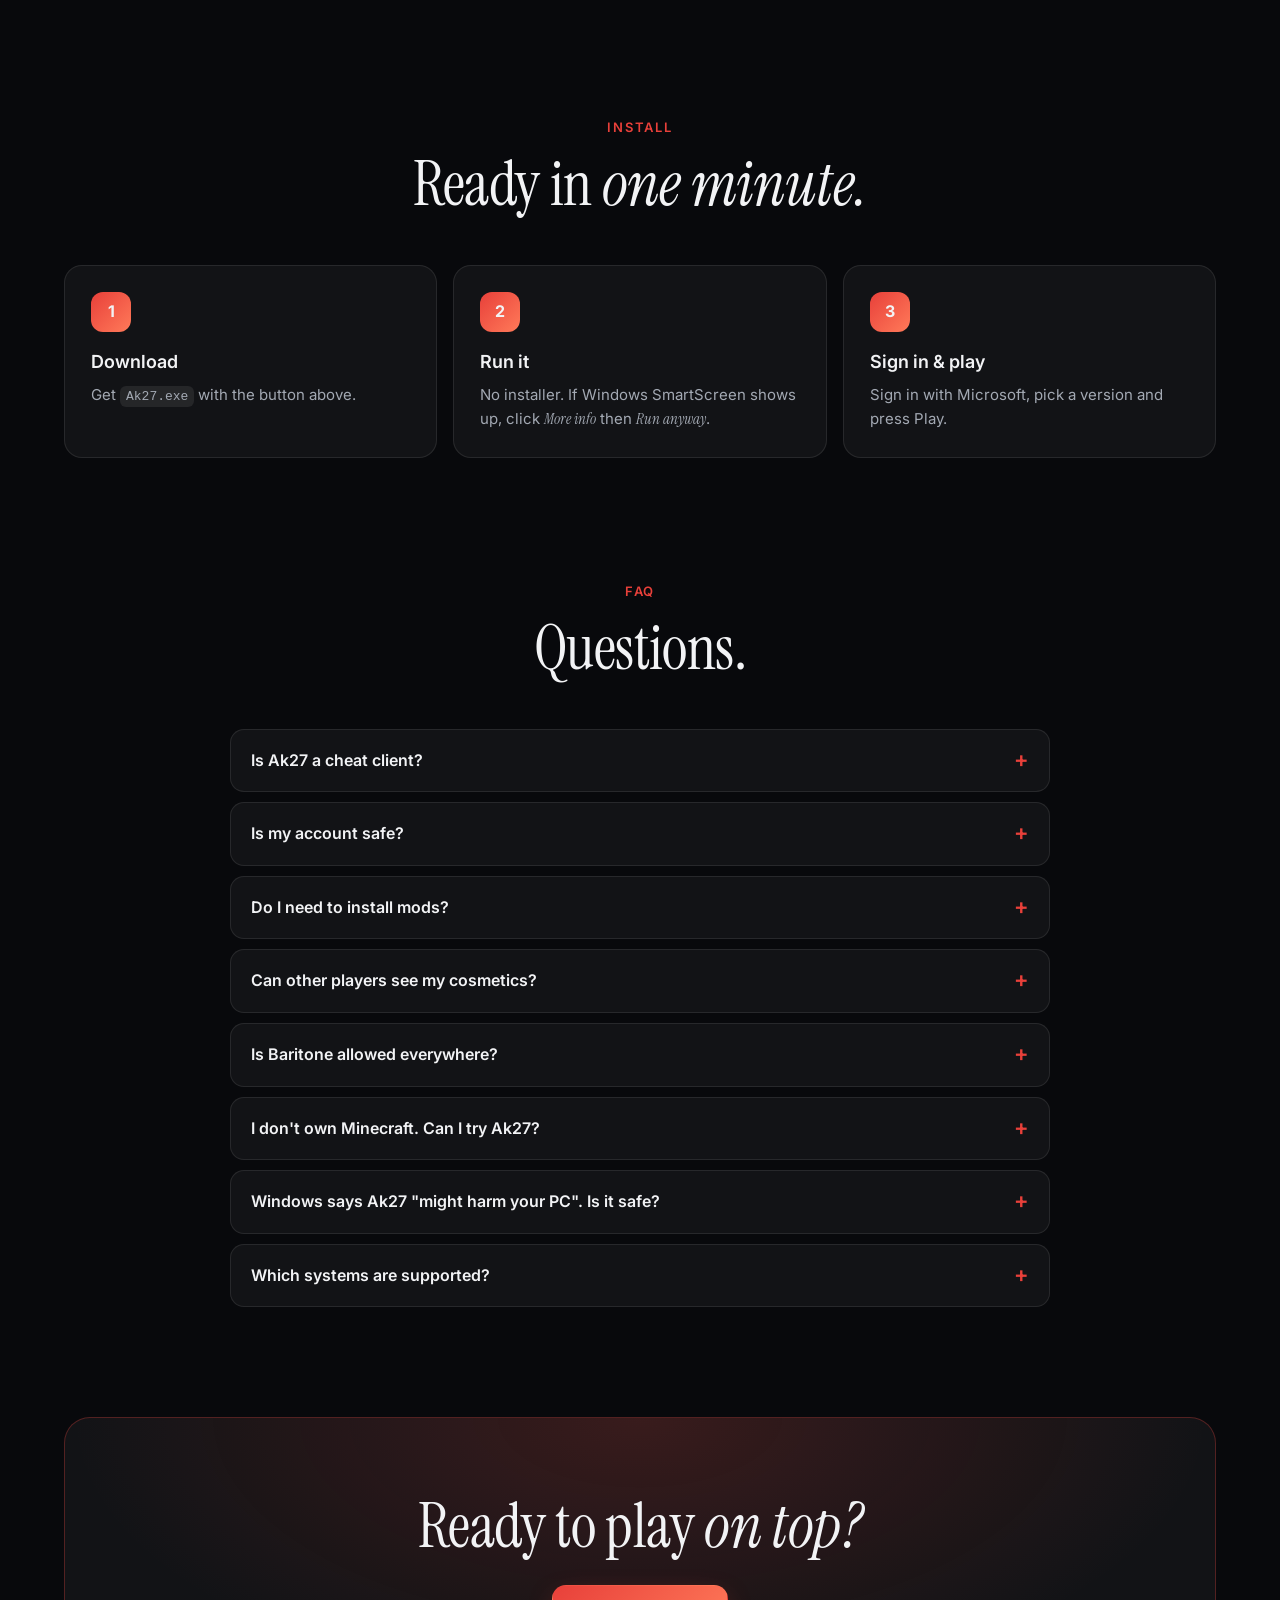
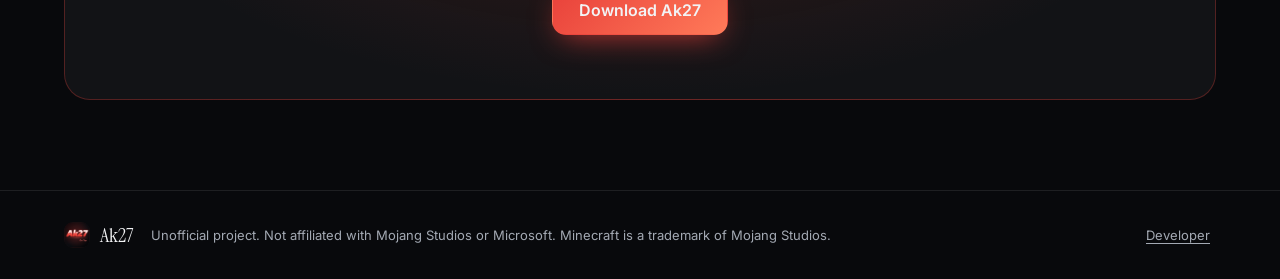
==== commit c91e0ba8: "End of maintenance: downloads open again for Ak27 2.0.0 Co-Authored-By: Claude Opus 5.5 <noreply@ant" ====
--- a/index.html
+++ b/index.html
@@ -15,9 +15,7 @@
 <link href="https://fonts.googleapis.com/css2?family=Instrument+Serif:ital@0;1&family=Inter:wght@400;500;600;700&display=swap" rel="stylesheet">
 <link rel="stylesheet" href="style.css">
 </head>
-<body class="maintenance">
-<!-- maintenance : retirer la classe "maintenance" ci-dessus pour rouvrir les telechargements -->
-<div class="maint-banner" role="status"><b>Maintenance</b> Ak27 is getting a big update. Downloads are paused for now, come back soon.</div>
+<body>
 <canvas id="stars" aria-hidden="true"></canvas>
 <div class="glow g1" aria-hidden="true"></div>
 <div class="glow g2" aria-hidden="true"></div>
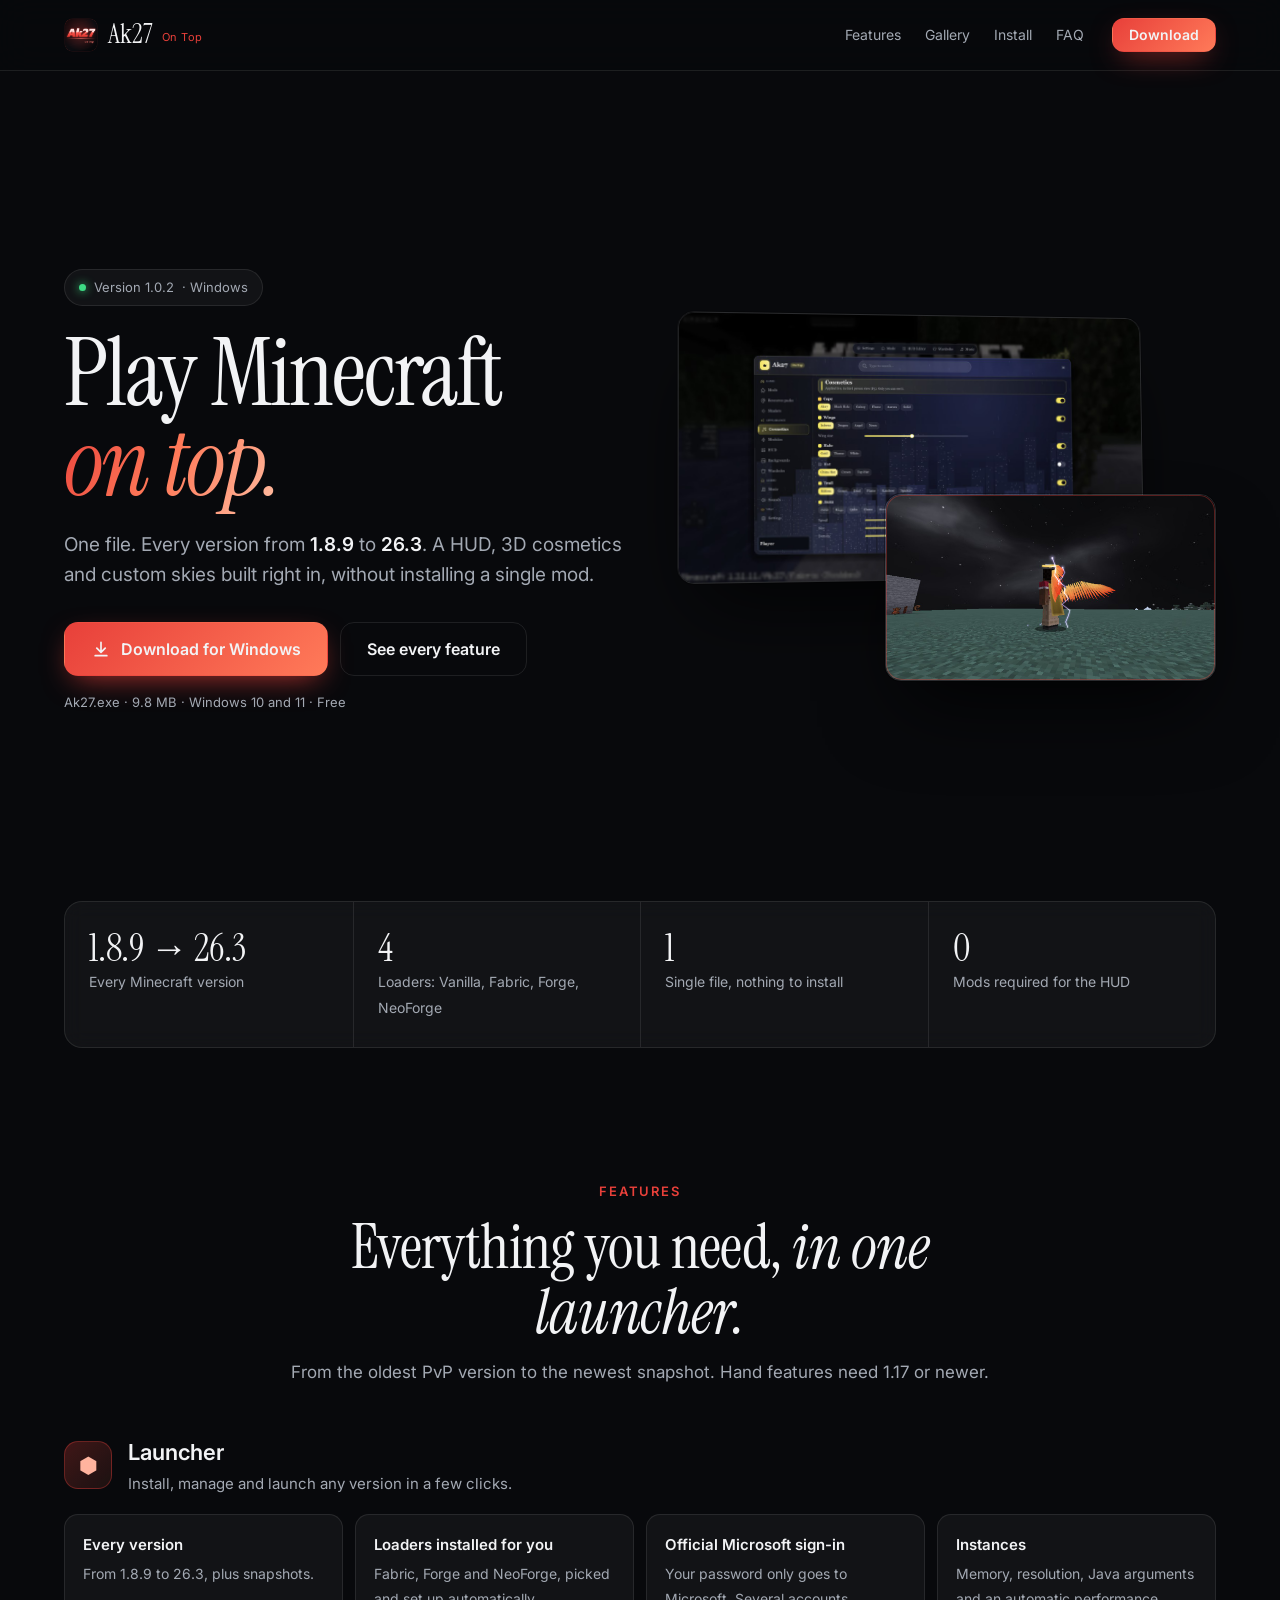
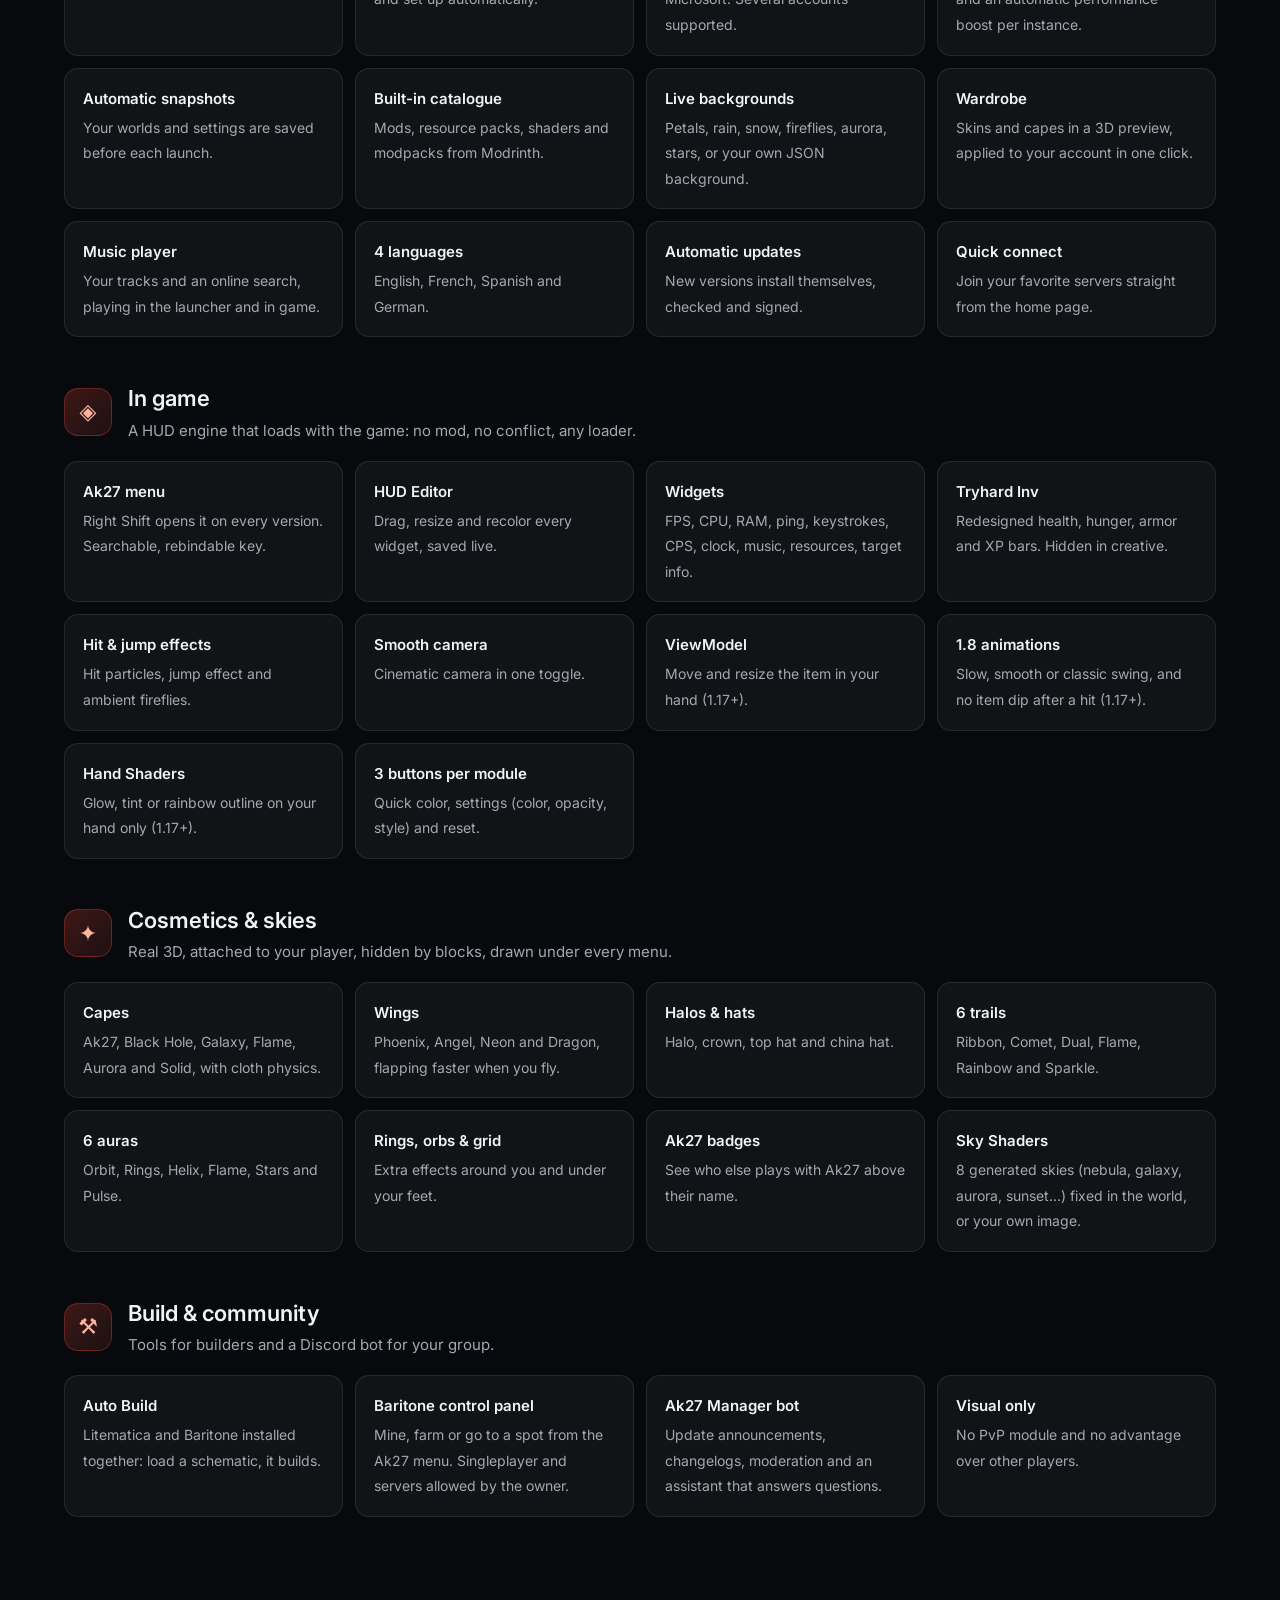
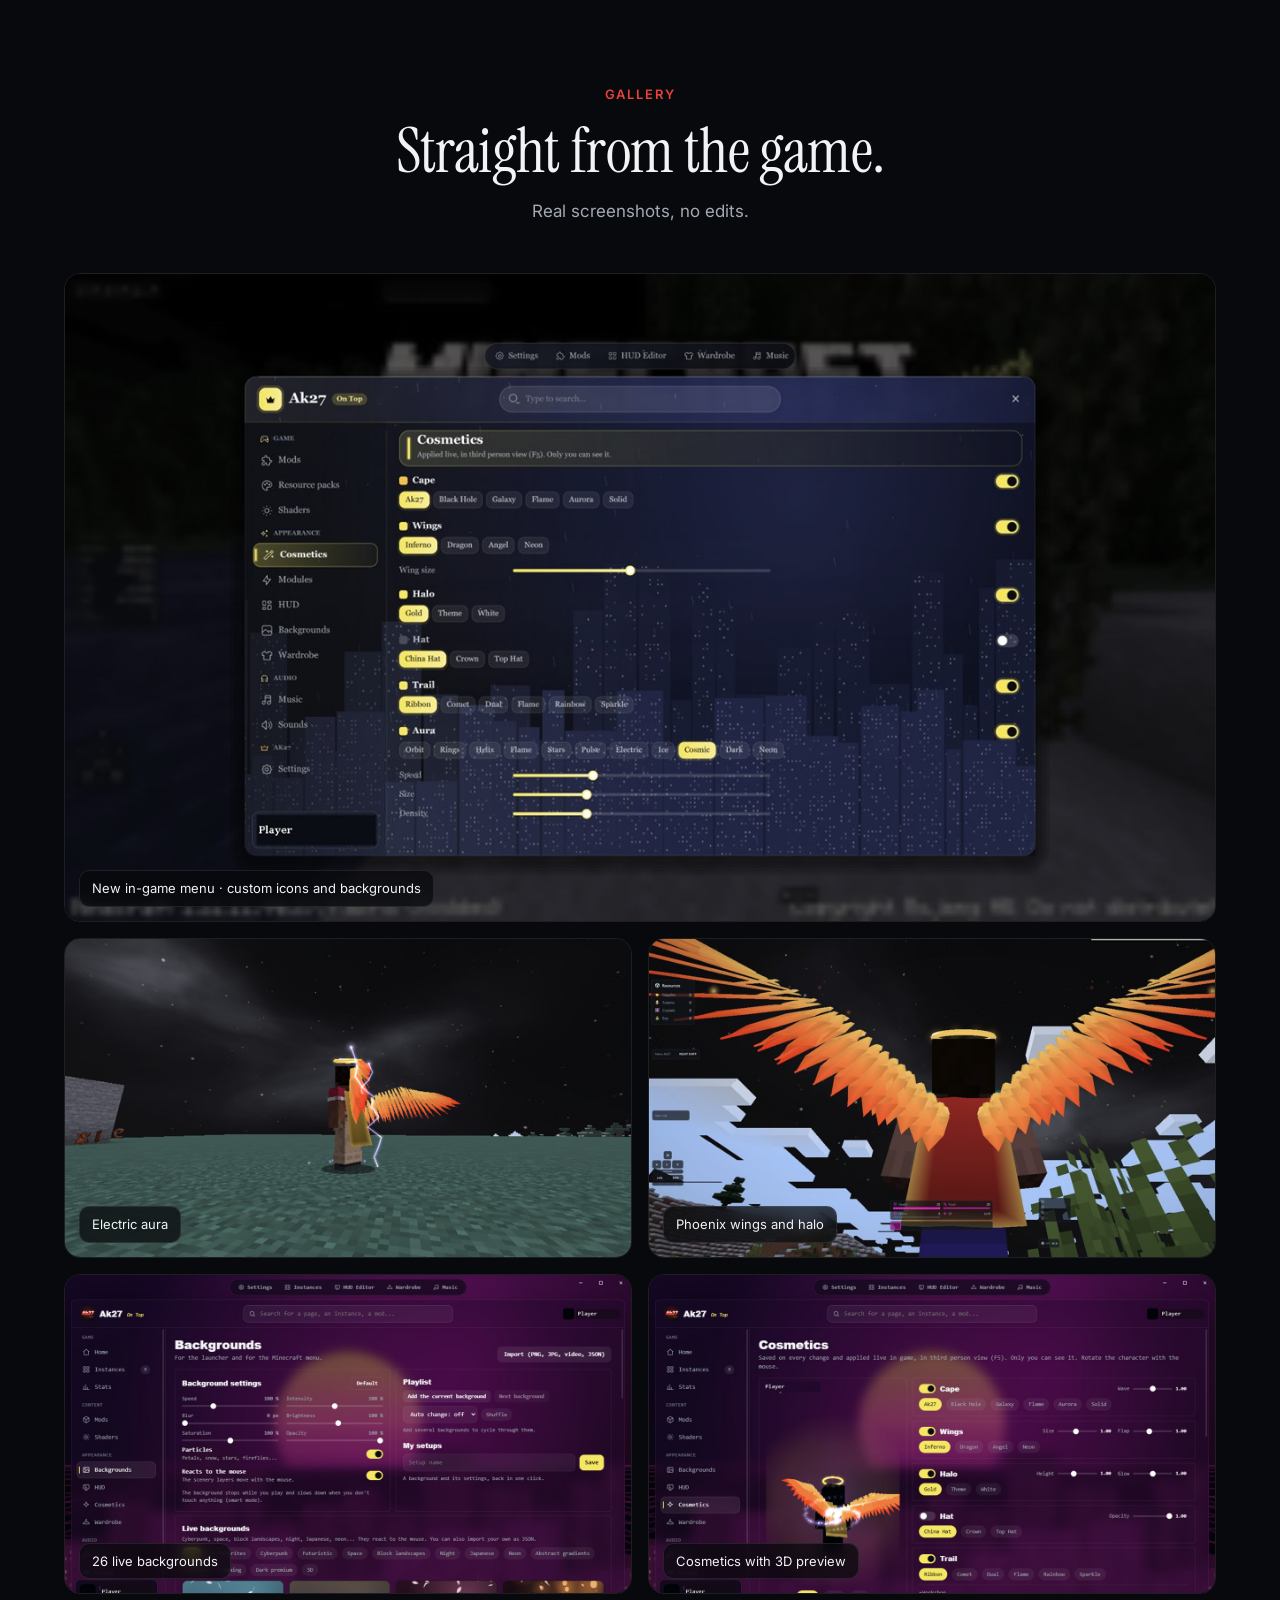
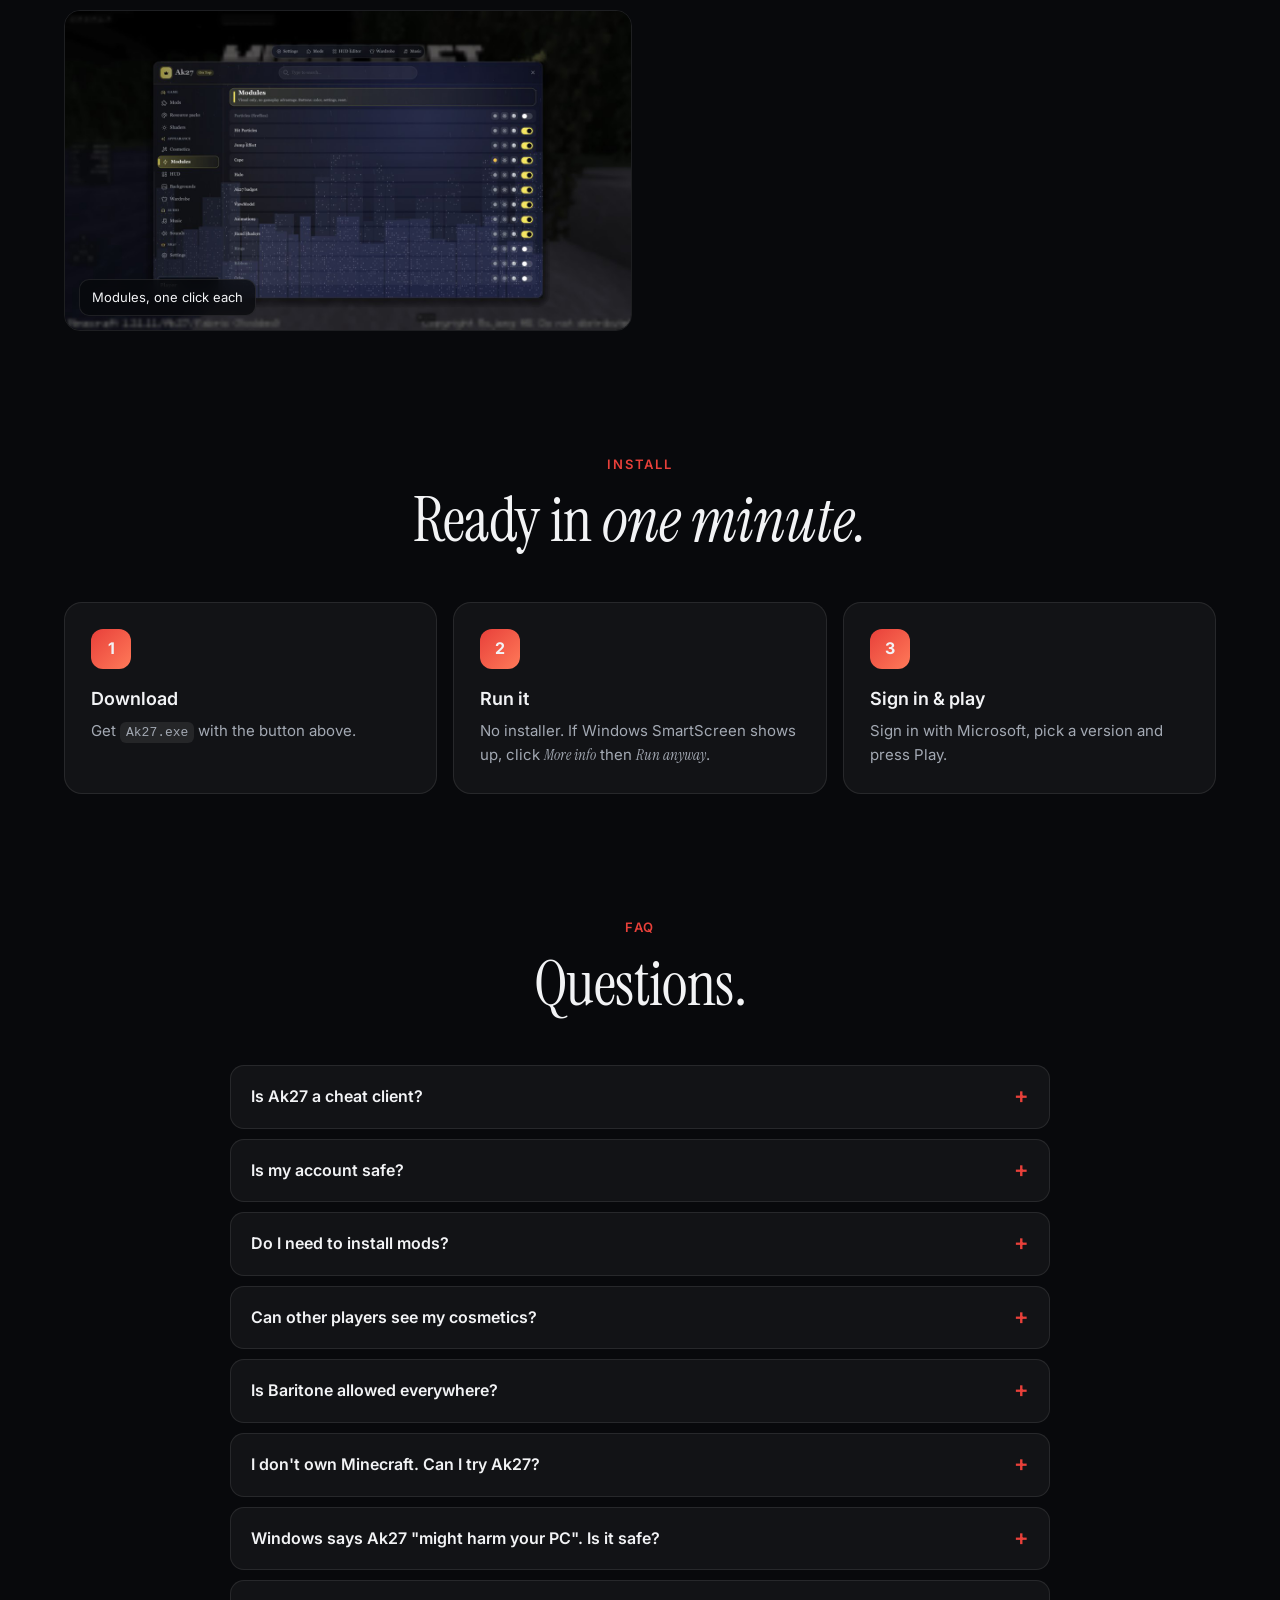
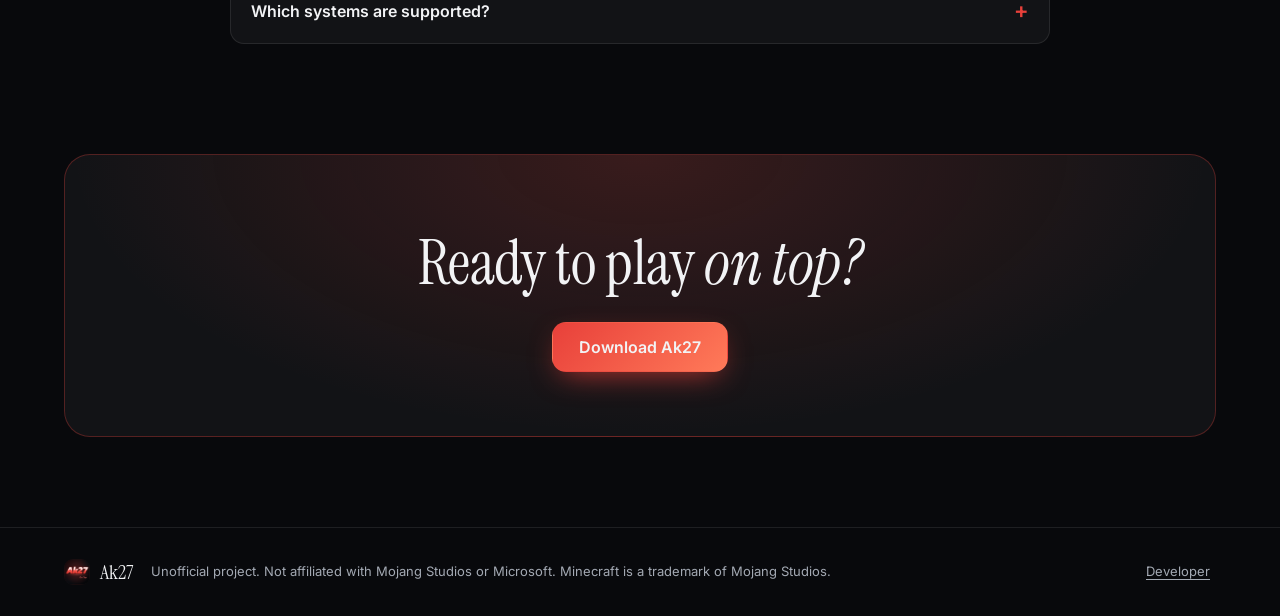
==== commit eba5e141: "Gallery: new 2.0.0 screenshots (in-game menu, Electric aura, launcher pages) Co-Authored-By: Claude " ====
--- a/index.html
+++ b/index.html
@@ -1,195 +1,196 @@
-<!doctype html>
-<html lang="en">
-<head>
-<meta charset="utf-8">
-<meta name="viewport" content="width=device-width, initial-scale=1">
-<title>Ak27 — On Top</title>
-<meta name="description" content="Ak27 is a Minecraft launcher for Windows: one file, every version from 1.8.9 to 26.3, a built-in HUD engine, 3D cosmetics and custom skies.">
-<meta property="og:title" content="Ak27 — On Top">
-<meta property="og:description" content="One file. Every version from 1.8.9 to 26.3. HUD, 3D cosmetics and skies, without a single mod.">
-<meta property="og:image" content="img/wings.jpg">
-<meta name="theme-color" content="#08090c">
-<link rel="icon" href="img/logo.png">
-<link rel="preconnect" href="https://fonts.googleapis.com">
-<link rel="preconnect" href="https://fonts.gstatic.com" crossorigin>
-<link href="https://fonts.googleapis.com/css2?family=Instrument+Serif:ital@0;1&family=Inter:wght@400;500;600;700&display=swap" rel="stylesheet">
-<link rel="stylesheet" href="style.css">
-</head>
-<body>
-<canvas id="stars" aria-hidden="true"></canvas>
-<div class="glow g1" aria-hidden="true"></div>
-<div class="glow g2" aria-hidden="true"></div>
-
-<header class="nav">
-  <a class="brand" href="#top"><img src="img/logo.png" alt="" width="34" height="34"><span>Ak27</span><em>On Top</em></a>
-  <nav>
-    <a href="#features">Features</a>
-    <a href="#gallery">Gallery</a>
-    <a href="#install">Install</a>
-    <a href="#faq">FAQ</a>
-  </nav>
-  <a class="btn sm pri dl" href="#download">Download</a>
-</header>
-
-<main id="top">
-  <section class="hero">
-    <div class="hero-text reveal">
-      <span class="pill"><span class="dot"></span> <span data-ver>Version 1.0.2</span> · Windows</span>
-      <h1>Play Minecraft<br><i>on top.</i></h1>
-      <p class="lead">One file. Every version from <b>1.8.9</b> to <b>26.3</b>. A HUD, 3D cosmetics and custom skies built right in, without installing a single mod.</p>
-      <div class="cta">
-        <a class="btn pri big dl" id="download" href="https://github.com/wizzardblabla/ak27-site/releases/latest/download/Ak27.exe">
-          <svg viewBox="0 0 24 24" width="20" height="20" aria-hidden="true"><path fill="currentColor" d="M12 3a1 1 0 0 1 1 1v9.6l3.3-3.3a1 1 0 1 1 1.4 1.4l-5 5a1 1 0 0 1-1.4 0l-5-5a1 1 0 1 1 1.4-1.4l3.3 3.3V4a1 1 0 0 1 1-1zM5 19h14a1 1 0 1 1 0 2H5a1 1 0 1 1 0-2z"/></svg>
-          Download for Windows
-        </a>
-        <a class="btn ghost big" href="#features">See every feature</a>
-      </div>
-      <p class="fine"><span data-size>Ak27.exe · 9.8 MB</span> · Windows 10 and 11 · Free</p>
-    </div>
-    <div class="hero-shot reveal">
-      <div class="frame tilt"><img src="img/modules.jpg" alt="The Ak27 in-game menu, Modules page, with color and opacity settings for the cape" width="1280" height="720"></div>
-      <div class="frame float"><img src="img/wings.jpg" alt="A player in third person with phoenix wings and a golden halo under a night sky" width="1280" height="720"></div>
-    </div>
-  </section>
-
-  <section class="stats reveal" aria-label="Ak27 in numbers">
-    <div><b>1.8.9 → 26.3</b><span>Every Minecraft version</span></div>
-    <div><b>4</b><span>Loaders: Vanilla, Fabric, Forge, NeoForge</span></div>
-    <div><b>1</b><span>Single file, nothing to install</span></div>
-    <div><b>0</b><span>Mods required for the HUD</span></div>
-  </section>
-
-  <section id="features" class="block">
-    <div class="head reveal">
-      <span class="kicker">Features</span>
-      <h2>Everything you need, <i>in one launcher.</i></h2>
-      <p>From the oldest PvP version to the newest snapshot. Hand features need 1.17 or newer.</p>
-    </div>
-
-    <div class="group reveal">
-      <div class="ghead"><span class="ico">⬢</span><div><h3>Launcher</h3><p>Install, manage and launch any version in a few clicks.</p></div></div>
-      <ul class="cards">
-        <li><b>Every version</b><span>From 1.8.9 to 26.3, plus snapshots.</span></li>
-        <li><b>Loaders installed for you</b><span>Fabric, Forge and NeoForge, picked and set up automatically.</span></li>
-        <li><b>Official Microsoft sign-in</b><span>Your password only goes to Microsoft. Several accounts supported.</span></li>
-        <li><b>Instances</b><span>Memory, resolution, Java arguments and an automatic performance boost per instance.</span></li>
-        <li><b>Automatic snapshots</b><span>Your worlds and settings are saved before each launch.</span></li>
-        <li><b>Built-in catalogue</b><span>Mods, resource packs, shaders and modpacks from Modrinth.</span></li>
-        <li><b>Live backgrounds</b><span>Petals, rain, snow, fireflies, aurora, stars, or your own JSON background.</span></li>
-        <li><b>Wardrobe</b><span>Skins and capes in a 3D preview, applied to your account in one click.</span></li>
-        <li><b>Music player</b><span>Your tracks and an online search, playing in the launcher and in game.</span></li>
-        <li><b>4 languages</b><span>English, French, Spanish and German.</span></li>
-        <li><b>Automatic updates</b><span>New versions install themselves, checked and signed.</span></li>
-        <li><b>Quick connect</b><span>Join your favorite servers straight from the home page.</span></li>
-      </ul>
-    </div>
-
-    <div class="group reveal">
-      <div class="ghead"><span class="ico">◈</span><div><h3>In game</h3><p>A HUD engine that loads with the game: no mod, no conflict, any loader.</p></div></div>
-      <ul class="cards">
-        <li><b>Ak27 menu</b><span>Right Shift opens it on every version. Searchable, rebindable key.</span></li>
-        <li><b>HUD Editor</b><span>Drag, resize and recolor every widget, saved live.</span></li>
-        <li><b>Widgets</b><span>FPS, CPU, RAM, ping, keystrokes, CPS, clock, music, resources, target info.</span></li>
-        <li><b>Tryhard Inv</b><span>Redesigned health, hunger, armor and XP bars. Hidden in creative.</span></li>
-        <li><b>Hit &amp; jump effects</b><span>Hit particles, jump effect and ambient fireflies.</span></li>
-        <li><b>Smooth camera</b><span>Cinematic camera in one toggle.</span></li>
-        <li><b>ViewModel</b><span>Move and resize the item in your hand (1.17+).</span></li>
-        <li><b>1.8 animations</b><span>Slow, smooth or classic swing, and no item dip after a hit (1.17+).</span></li>
-        <li><b>Hand Shaders</b><span>Glow, tint or rainbow outline on your hand only (1.17+).</span></li>
-        <li><b>3 buttons per module</b><span>Quick color, settings (color, opacity, style) and reset.</span></li>
-      </ul>
-    </div>
-
-    <div class="group reveal">
-      <div class="ghead"><span class="ico">✦</span><div><h3>Cosmetics &amp; skies</h3><p>Real 3D, attached to your player, hidden by blocks, drawn under every menu.</p></div></div>
-      <ul class="cards">
-        <li><b>Capes</b><span>Ak27, Black Hole, Galaxy, Flame, Aurora and Solid, with cloth physics.</span></li>
-        <li><b>Wings</b><span>Phoenix, Angel, Neon and Dragon, flapping faster when you fly.</span></li>
-        <li><b>Halos &amp; hats</b><span>Halo, crown, top hat and china hat.</span></li>
-        <li><b>6 trails</b><span>Ribbon, Comet, Dual, Flame, Rainbow and Sparkle.</span></li>
-        <li><b>6 auras</b><span>Orbit, Rings, Helix, Flame, Stars and Pulse.</span></li>
-        <li><b>Rings, orbs &amp; grid</b><span>Extra effects around you and under your feet.</span></li>
-        <li><b>Ak27 badges</b><span>See who else plays with Ak27 above their name.</span></li>
-        <li><b>Sky Shaders</b><span>8 generated skies (nebula, galaxy, aurora, sunset...) fixed in the world, or your own image.</span></li>
-      </ul>
-    </div>
-
-    <div class="group reveal">
-      <div class="ghead"><span class="ico">⚒</span><div><h3>Build &amp; community</h3><p>Tools for builders and a Discord bot for your group.</p></div></div>
-      <ul class="cards">
-        <li><b>Auto Build</b><span>Litematica and Baritone installed together: load a schematic, it builds.</span></li>
-        <li><b>Baritone control panel</b><span>Mine, farm or go to a spot from the Ak27 menu. Singleplayer and servers allowed by the owner.</span></li>
-        <li><b>Ak27 Manager bot</b><span>Update announcements, changelogs, moderation and an assistant that answers questions.</span></li>
-        <li><b>Visual only</b><span>No PvP module and no advantage over other players.</span></li>
-      </ul>
-    </div>
-  </section>
-
-  <section id="gallery" class="block">
-    <div class="head reveal">
-      <span class="kicker">Gallery</span>
-      <h2>Straight from the game.</h2>
-      <p>Real screenshots, no edits.</p>
-    </div>
-    <div class="gallery">
-      <figure class="reveal wide"><img src="img/phoenix.jpg" alt="Huge phoenix wings and a halo seen from behind on 1.16.5" loading="lazy" width="1280" height="720"><figcaption>Phoenix wings · 1.16.5</figcaption></figure>
-      <figure class="reveal"><img src="img/front.jpg" alt="Front view of a player with a halo and wings in a forest on 1.12.2" loading="lazy" width="1280" height="720"><figcaption>Halo and wings · 1.12.2</figcaption></figure>
-      <figure class="reveal"><img src="img/modules.jpg" alt="Ak27 menu showing modules with three buttons each" loading="lazy" width="1280" height="720"><figcaption>Modules and their settings</figcaption></figure>
-      <figure class="reveal"><img src="img/wings.jpg" alt="Wings, halo and HUD under a starry sky on 1.8.9" loading="lazy" width="1280" height="720"><figcaption>Night sky · 1.8.9</figcaption></figure>
-      <figure class="reveal"><img src="img/menu.jpg" alt="The Ak27 menu over the game" loading="lazy" width="1280" height="720"><figcaption>The Ak27 menu</figcaption></figure>
-    </div>
-  </section>
-
-  <section id="install" class="block">
-    <div class="head reveal">
-      <span class="kicker">Install</span>
-      <h2>Ready in <i>one minute.</i></h2>
-    </div>
-    <ol class="steps">
-      <li class="reveal"><span>1</span><b>Download</b><p>Get <code>Ak27.exe</code> with the button above.</p></li>
-      <li class="reveal"><span>2</span><b>Run it</b><p>No installer. If Windows SmartScreen shows up, click <i>More info</i> then <i>Run anyway</i>.</p></li>
-      <li class="reveal"><span>3</span><b>Sign in &amp; play</b><p>Sign in with Microsoft, pick a version and press Play.</p></li>
-    </ol>
-  </section>
-
-  <section id="faq" class="block narrow">
-    <div class="head reveal">
-      <span class="kicker">FAQ</span>
-      <h2>Questions.</h2>
-    </div>
-    <details class="reveal"><summary>Is Ak27 a cheat client?</summary><p>No. Every module is visual: HUD, cosmetics, skies and animations. There is no PvP module and nothing that gives you an advantage over other players.</p></details>
-    <details class="reveal"><summary>Is my account safe?</summary><p>Sign-in goes through Microsoft's official page. Ak27 never sees or stores your password.</p></details>
-    <details class="reveal"><summary>Do I need to install mods?</summary><p>No. The HUD and cosmetics load with the game on their own, so they work with Vanilla, Fabric, Forge and NeoForge without conflicts. You can still add mods from the catalogue.</p></details>
-    <details class="reveal"><summary>Can other players see my cosmetics?</summary><p>Cosmetics are drawn on your screen. Other Ak27 players see your Ak27 badge above your name.</p></details>
-    <details class="reveal"><summary>Is Baritone allowed everywhere?</summary><p>Baritone and Auto Build work in singleplayer and on servers allowed by the owner. Many servers forbid bots: check the rules before using them.</p></details>
-    <details class="reveal"><summary>I don't own Minecraft. Can I try Ak27?</summary><p>Yes. Sign in with any Microsoft account: if it doesn't own Minecraft Java, Ak27 starts the official Minecraft demo (singleplayer, about 100 minutes) with the full HUD and cosmetics. Buy the game or get PC Game Pass to play online.</p></details>
-    <details class="reveal"><summary>Windows says Ak27 "might harm your PC". Is it safe?</summary><p>Windows shows this warning for programs that are new and not yet downloaded by many people (SmartScreen). Ak27 is a small independent project and is not digitally signed yet, so Windows doesn't know it. Before running it, you can check that your file is the official one: open PowerShell in your Downloads folder and run <code>Get-FileHash Ak27.exe</code>. The result must match the SHA-256 shown on the <a href="https://github.com/wizzardblabla/ak27-site/releases/latest">release page</a>. If it matches, click <b>More info</b>, then <b>Run anyway</b>. Never turn off your antivirus for Ak27, and only download it from this site.</p></details>
-    <details class="reveal"><summary>Which systems are supported?</summary><p>Windows 10 and Windows 11, 64-bit.</p></details>
-  </section>
-
-  <section class="final reveal">
-    <h2>Ready to play <i>on top?</i></h2>
-    <a class="btn pri big dl" href="https://github.com/wizzardblabla/ak27-site/releases/latest/download/Ak27.exe">Download Ak27</a>
-  </section>
-</main>
-
-<footer>
-  <div class="brand"><img src="img/logo.png" alt="" width="26" height="26"><span>Ak27</span></div>
-  <p>Unofficial project. Not affiliated with Mojang Studios or Microsoft. Minecraft is a trademark of Mojang Studios.</p>
-  <button class="link" id="devOpen" type="button">Developer</button>
-</footer>
-
-<dialog id="dev" aria-labelledby="devTitle">
-  <form id="devForm" class="devbox">
-    <h3 id="devTitle">Developer mode</h3>
-    <p class="muted">Enter the developer code.</p>
-    <input id="devCode" type="password" autocomplete="off" placeholder="Code" required>
-    <p id="devErr" class="err" role="alert"></p>
-    <div class="row"><button class="btn ghost" type="button" id="devCancel">Cancel</button><button class="btn pri" type="submit" id="devGo">Unlock</button></div>
-  </form>
-  <div id="devContent" class="devcontent" hidden></div>
-</dialog>
-
-<script src="app.js"></script>
-</body>
-</html>
+<!doctype html>
+<html lang="en">
+<head>
+<meta charset="utf-8">
+<meta name="viewport" content="width=device-width, initial-scale=1">
+<title>Ak27 — On Top</title>
+<meta name="description" content="Ak27 is a Minecraft launcher for Windows: one file, every version from 1.8.9 to 26.3, a built-in HUD engine, 3D cosmetics and custom skies.">
+<meta property="og:title" content="Ak27 — On Top">
+<meta property="og:description" content="One file. Every version from 1.8.9 to 26.3. HUD, 3D cosmetics and skies, without a single mod.">
+<meta property="og:image" content="img/aura.jpg">
+<meta name="theme-color" content="#08090c">
+<link rel="icon" href="img/logo.png">
+<link rel="preconnect" href="https://fonts.googleapis.com">
+<link rel="preconnect" href="https://fonts.gstatic.com" crossorigin>
+<link href="https://fonts.googleapis.com/css2?family=Instrument+Serif:ital@0;1&family=Inter:wght@400;500;600;700&display=swap" rel="stylesheet">
+<link rel="stylesheet" href="style.css">
+</head>
+<body>
+<canvas id="stars" aria-hidden="true"></canvas>
+<div class="glow g1" aria-hidden="true"></div>
+<div class="glow g2" aria-hidden="true"></div>
+
+<header class="nav">
+  <a class="brand" href="#top"><img src="img/logo.png" alt="" width="34" height="34"><span>Ak27</span><em>On Top</em></a>
+  <nav>
+    <a href="#features">Features</a>
+    <a href="#gallery">Gallery</a>
+    <a href="#install">Install</a>
+    <a href="#faq">FAQ</a>
+  </nav>
+  <a class="btn sm pri dl" href="#download">Download</a>
+</header>
+
+<main id="top">
+  <section class="hero">
+    <div class="hero-text reveal">
+      <span class="pill"><span class="dot"></span> <span data-ver>Version 1.0.2</span> · Windows</span>
+      <h1>Play Minecraft<br><i>on top.</i></h1>
+      <p class="lead">One file. Every version from <b>1.8.9</b> to <b>26.3</b>. A HUD, 3D cosmetics and custom skies built right in, without installing a single mod.</p>
+      <div class="cta">
+        <a class="btn pri big dl" id="download" href="https://github.com/wizzardblabla/ak27-site/releases/latest/download/Ak27.exe">
+          <svg viewBox="0 0 24 24" width="20" height="20" aria-hidden="true"><path fill="currentColor" d="M12 3a1 1 0 0 1 1 1v9.6l3.3-3.3a1 1 0 1 1 1.4 1.4l-5 5a1 1 0 0 1-1.4 0l-5-5a1 1 0 1 1 1.4-1.4l3.3 3.3V4a1 1 0 0 1 1-1zM5 19h14a1 1 0 1 1 0 2H5a1 1 0 1 1 0-2z"/></svg>
+          Download for Windows
+        </a>
+        <a class="btn ghost big" href="#features">See every feature</a>
+      </div>
+      <p class="fine"><span data-size>Ak27.exe · 9.8 MB</span> · Windows 10 and 11 · Free</p>
+    </div>
+    <div class="hero-shot reveal">
+      <div class="frame tilt"><img src="img/menu.jpg" alt="The redesigned Ak27 in-game menu with custom icons on every tab and a night city background" width="1280" height="720"></div>
+      <div class="frame float"><img src="img/aura.jpg" alt="A player in third person with the Electric aura, phoenix wings and a golden halo" width="1280" height="720"></div>
+    </div>
+  </section>
+
+  <section class="stats reveal" aria-label="Ak27 in numbers">
+    <div><b>1.8.9 → 26.3</b><span>Every Minecraft version</span></div>
+    <div><b>4</b><span>Loaders: Vanilla, Fabric, Forge, NeoForge</span></div>
+    <div><b>1</b><span>Single file, nothing to install</span></div>
+    <div><b>0</b><span>Mods required for the HUD</span></div>
+  </section>
+
+  <section id="features" class="block">
+    <div class="head reveal">
+      <span class="kicker">Features</span>
+      <h2>Everything you need, <i>in one launcher.</i></h2>
+      <p>From the oldest PvP version to the newest snapshot. Hand features need 1.17 or newer.</p>
+    </div>
+
+    <div class="group reveal">
+      <div class="ghead"><span class="ico">⬢</span><div><h3>Launcher</h3><p>Install, manage and launch any version in a few clicks.</p></div></div>
+      <ul class="cards">
+        <li><b>Every version</b><span>From 1.8.9 to 26.3, plus snapshots.</span></li>
+        <li><b>Loaders installed for you</b><span>Fabric, Forge and NeoForge, picked and set up automatically.</span></li>
+        <li><b>Official Microsoft sign-in</b><span>Your password only goes to Microsoft. Several accounts supported.</span></li>
+        <li><b>Instances</b><span>Memory, resolution, Java arguments and an automatic performance boost per instance.</span></li>
+        <li><b>Automatic snapshots</b><span>Your worlds and settings are saved before each launch.</span></li>
+        <li><b>Built-in catalogue</b><span>Mods, resource packs, shaders and modpacks from Modrinth.</span></li>
+        <li><b>Live backgrounds</b><span>Petals, rain, snow, fireflies, aurora, stars, or your own JSON background.</span></li>
+        <li><b>Wardrobe</b><span>Skins and capes in a 3D preview, applied to your account in one click.</span></li>
+        <li><b>Music player</b><span>Your tracks and an online search, playing in the launcher and in game.</span></li>
+        <li><b>4 languages</b><span>English, French, Spanish and German.</span></li>
+        <li><b>Automatic updates</b><span>New versions install themselves, checked and signed.</span></li>
+        <li><b>Quick connect</b><span>Join your favorite servers straight from the home page.</span></li>
+      </ul>
+    </div>
+
+    <div class="group reveal">
+      <div class="ghead"><span class="ico">◈</span><div><h3>In game</h3><p>A HUD engine that loads with the game: no mod, no conflict, any loader.</p></div></div>
+      <ul class="cards">
+        <li><b>Ak27 menu</b><span>Right Shift opens it on every version. Searchable, rebindable key.</span></li>
+        <li><b>HUD Editor</b><span>Drag, resize and recolor every widget, saved live.</span></li>
+        <li><b>Widgets</b><span>FPS, CPU, RAM, ping, keystrokes, CPS, clock, music, resources, target info.</span></li>
+        <li><b>Tryhard Inv</b><span>Redesigned health, hunger, armor and XP bars. Hidden in creative.</span></li>
+        <li><b>Hit &amp; jump effects</b><span>Hit particles, jump effect and ambient fireflies.</span></li>
+        <li><b>Smooth camera</b><span>Cinematic camera in one toggle.</span></li>
+        <li><b>ViewModel</b><span>Move and resize the item in your hand (1.17+).</span></li>
+        <li><b>1.8 animations</b><span>Slow, smooth or classic swing, and no item dip after a hit (1.17+).</span></li>
+        <li><b>Hand Shaders</b><span>Glow, tint or rainbow outline on your hand only (1.17+).</span></li>
+        <li><b>3 buttons per module</b><span>Quick color, settings (color, opacity, style) and reset.</span></li>
+      </ul>
+    </div>
+
+    <div class="group reveal">
+      <div class="ghead"><span class="ico">✦</span><div><h3>Cosmetics &amp; skies</h3><p>Real 3D, attached to your player, hidden by blocks, drawn under every menu.</p></div></div>
+      <ul class="cards">
+        <li><b>Capes</b><span>Ak27, Black Hole, Galaxy, Flame, Aurora and Solid, with cloth physics.</span></li>
+        <li><b>Wings</b><span>Phoenix, Angel, Neon and Dragon, flapping faster when you fly.</span></li>
+        <li><b>Halos &amp; hats</b><span>Halo, crown, top hat and china hat.</span></li>
+        <li><b>6 trails</b><span>Ribbon, Comet, Dual, Flame, Rainbow and Sparkle.</span></li>
+        <li><b>6 auras</b><span>Orbit, Rings, Helix, Flame, Stars and Pulse.</span></li>
+        <li><b>Rings, orbs &amp; grid</b><span>Extra effects around you and under your feet.</span></li>
+        <li><b>Ak27 badges</b><span>See who else plays with Ak27 above their name.</span></li>
+        <li><b>Sky Shaders</b><span>8 generated skies (nebula, galaxy, aurora, sunset...) fixed in the world, or your own image.</span></li>
+      </ul>
+    </div>
+
+    <div class="group reveal">
+      <div class="ghead"><span class="ico">⚒</span><div><h3>Build &amp; community</h3><p>Tools for builders and a Discord bot for your group.</p></div></div>
+      <ul class="cards">
+        <li><b>Auto Build</b><span>Litematica and Baritone installed together: load a schematic, it builds.</span></li>
+        <li><b>Baritone control panel</b><span>Mine, farm or go to a spot from the Ak27 menu. Singleplayer and servers allowed by the owner.</span></li>
+        <li><b>Ak27 Manager bot</b><span>Update announcements, changelogs, moderation and an assistant that answers questions.</span></li>
+        <li><b>Visual only</b><span>No PvP module and no advantage over other players.</span></li>
+      </ul>
+    </div>
+  </section>
+
+  <section id="gallery" class="block">
+    <div class="head reveal">
+      <span class="kicker">Gallery</span>
+      <h2>Straight from the game.</h2>
+      <p>Real screenshots, no edits.</p>
+    </div>
+    <div class="gallery">
+      <figure class="reveal wide"><img src="img/menu.jpg" alt="The redesigned in-game menu with custom icons and a night city background" loading="lazy" width="1280" height="720"><figcaption>New in-game menu · custom icons and backgrounds</figcaption></figure>
+      <figure class="reveal"><img src="img/aura.jpg" alt="The Electric aura with lightning around a player" loading="lazy" width="1280" height="720"><figcaption>Electric aura</figcaption></figure>
+      <figure class="reveal"><img src="img/phoenix.jpg" alt="Huge phoenix wings and a halo seen from behind" loading="lazy" width="1280" height="720"><figcaption>Phoenix wings and halo</figcaption></figure>
+      <figure class="reveal"><img src="img/launcher-bg.jpg" alt="Launcher backgrounds page with settings, playlist and live background categories" loading="lazy" width="1280" height="720"><figcaption>26 live backgrounds</figcaption></figure>
+      <figure class="reveal"><img src="img/launcher-cosmetics.jpg" alt="Launcher cosmetics page with a 3D preview of the player" loading="lazy" width="1280" height="720"><figcaption>Cosmetics with 3D preview</figcaption></figure>
+      <figure class="reveal"><img src="img/modules.jpg" alt="In-game Modules page with a switch and settings for every module" loading="lazy" width="1280" height="720"><figcaption>Modules, one click each</figcaption></figure>
+    </div>
+  </section>
+
+  <section id="install" class="block">
+    <div class="head reveal">
+      <span class="kicker">Install</span>
+      <h2>Ready in <i>one minute.</i></h2>
+    </div>
+    <ol class="steps">
+      <li class="reveal"><span>1</span><b>Download</b><p>Get <code>Ak27.exe</code> with the button above.</p></li>
+      <li class="reveal"><span>2</span><b>Run it</b><p>No installer. If Windows SmartScreen shows up, click <i>More info</i> then <i>Run anyway</i>.</p></li>
+      <li class="reveal"><span>3</span><b>Sign in &amp; play</b><p>Sign in with Microsoft, pick a version and press Play.</p></li>
+    </ol>
+  </section>
+
+  <section id="faq" class="block narrow">
+    <div class="head reveal">
+      <span class="kicker">FAQ</span>
+      <h2>Questions.</h2>
+    </div>
+    <details class="reveal"><summary>Is Ak27 a cheat client?</summary><p>No. Every module is visual: HUD, cosmetics, skies and animations. There is no PvP module and nothing that gives you an advantage over other players.</p></details>
+    <details class="reveal"><summary>Is my account safe?</summary><p>Sign-in goes through Microsoft's official page. Ak27 never sees or stores your password.</p></details>
+    <details class="reveal"><summary>Do I need to install mods?</summary><p>No. The HUD and cosmetics load with the game on their own, so they work with Vanilla, Fabric, Forge and NeoForge without conflicts. You can still add mods from the catalogue.</p></details>
+    <details class="reveal"><summary>Can other players see my cosmetics?</summary><p>Cosmetics are drawn on your screen. Other Ak27 players see your Ak27 badge above your name.</p></details>
+    <details class="reveal"><summary>Is Baritone allowed everywhere?</summary><p>Baritone and Auto Build work in singleplayer and on servers allowed by the owner. Many servers forbid bots: check the rules before using them.</p></details>
+    <details class="reveal"><summary>I don't own Minecraft. Can I try Ak27?</summary><p>Yes. Sign in with any Microsoft account: if it doesn't own Minecraft Java, Ak27 starts the official Minecraft demo (singleplayer, about 100 minutes) with the full HUD and cosmetics. Buy the game or get PC Game Pass to play online.</p></details>
+    <details class="reveal"><summary>Windows says Ak27 "might harm your PC". Is it safe?</summary><p>Windows shows this warning for programs that are new and not yet downloaded by many people (SmartScreen). Ak27 is a small independent project and is not digitally signed yet, so Windows doesn't know it. Before running it, you can check that your file is the official one: open PowerShell in your Downloads folder and run <code>Get-FileHash Ak27.exe</code>. The result must match the SHA-256 shown on the <a href="https://github.com/wizzardblabla/ak27-site/releases/latest">release page</a>. If it matches, click <b>More info</b>, then <b>Run anyway</b>. Never turn off your antivirus for Ak27, and only download it from this site.</p></details>
+    <details class="reveal"><summary>Which systems are supported?</summary><p>Windows 10 and Windows 11, 64-bit.</p></details>
+  </section>
+
+  <section class="final reveal">
+    <h2>Ready to play <i>on top?</i></h2>
+    <a class="btn pri big dl" href="https://github.com/wizzardblabla/ak27-site/releases/latest/download/Ak27.exe">Download Ak27</a>
+  </section>
+</main>
+
+<footer>
+  <div class="brand"><img src="img/logo.png" alt="" width="26" height="26"><span>Ak27</span></div>
+  <p>Unofficial project. Not affiliated with Mojang Studios or Microsoft. Minecraft is a trademark of Mojang Studios.</p>
+  <button class="link" id="devOpen" type="button">Developer</button>
+</footer>
+
+<dialog id="dev" aria-labelledby="devTitle">
+  <form id="devForm" class="devbox">
+    <h3 id="devTitle">Developer mode</h3>
+    <p class="muted">Enter the developer code.</p>
+    <input id="devCode" type="password" autocomplete="off" placeholder="Code" required>
+    <p id="devErr" class="err" role="alert"></p>
+    <div class="row"><button class="btn ghost" type="button" id="devCancel">Cancel</button><button class="btn pri" type="submit" id="devGo">Unlock</button></div>
+  </form>
+  <div id="devContent" class="devcontent" hidden></div>
+</dialog>
+
+<script src="app.js"></script>
+</body>
+</html>
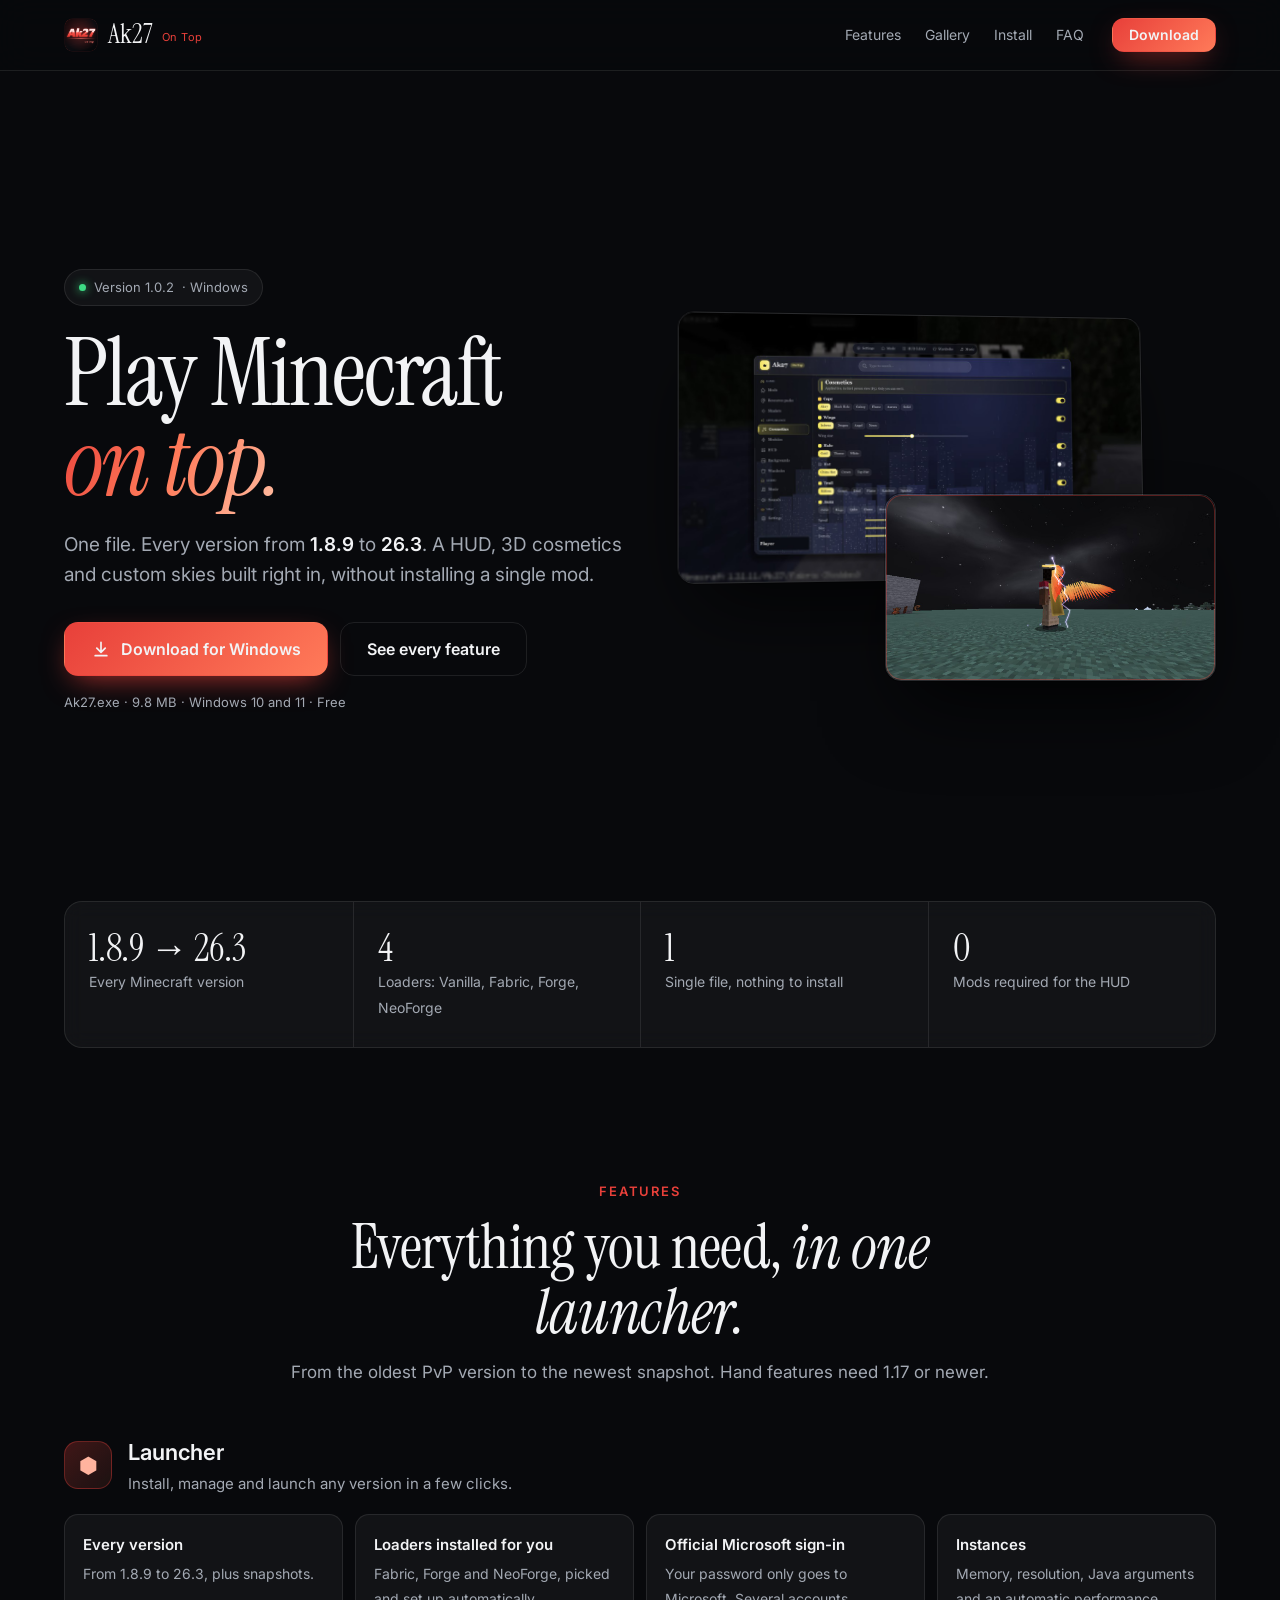
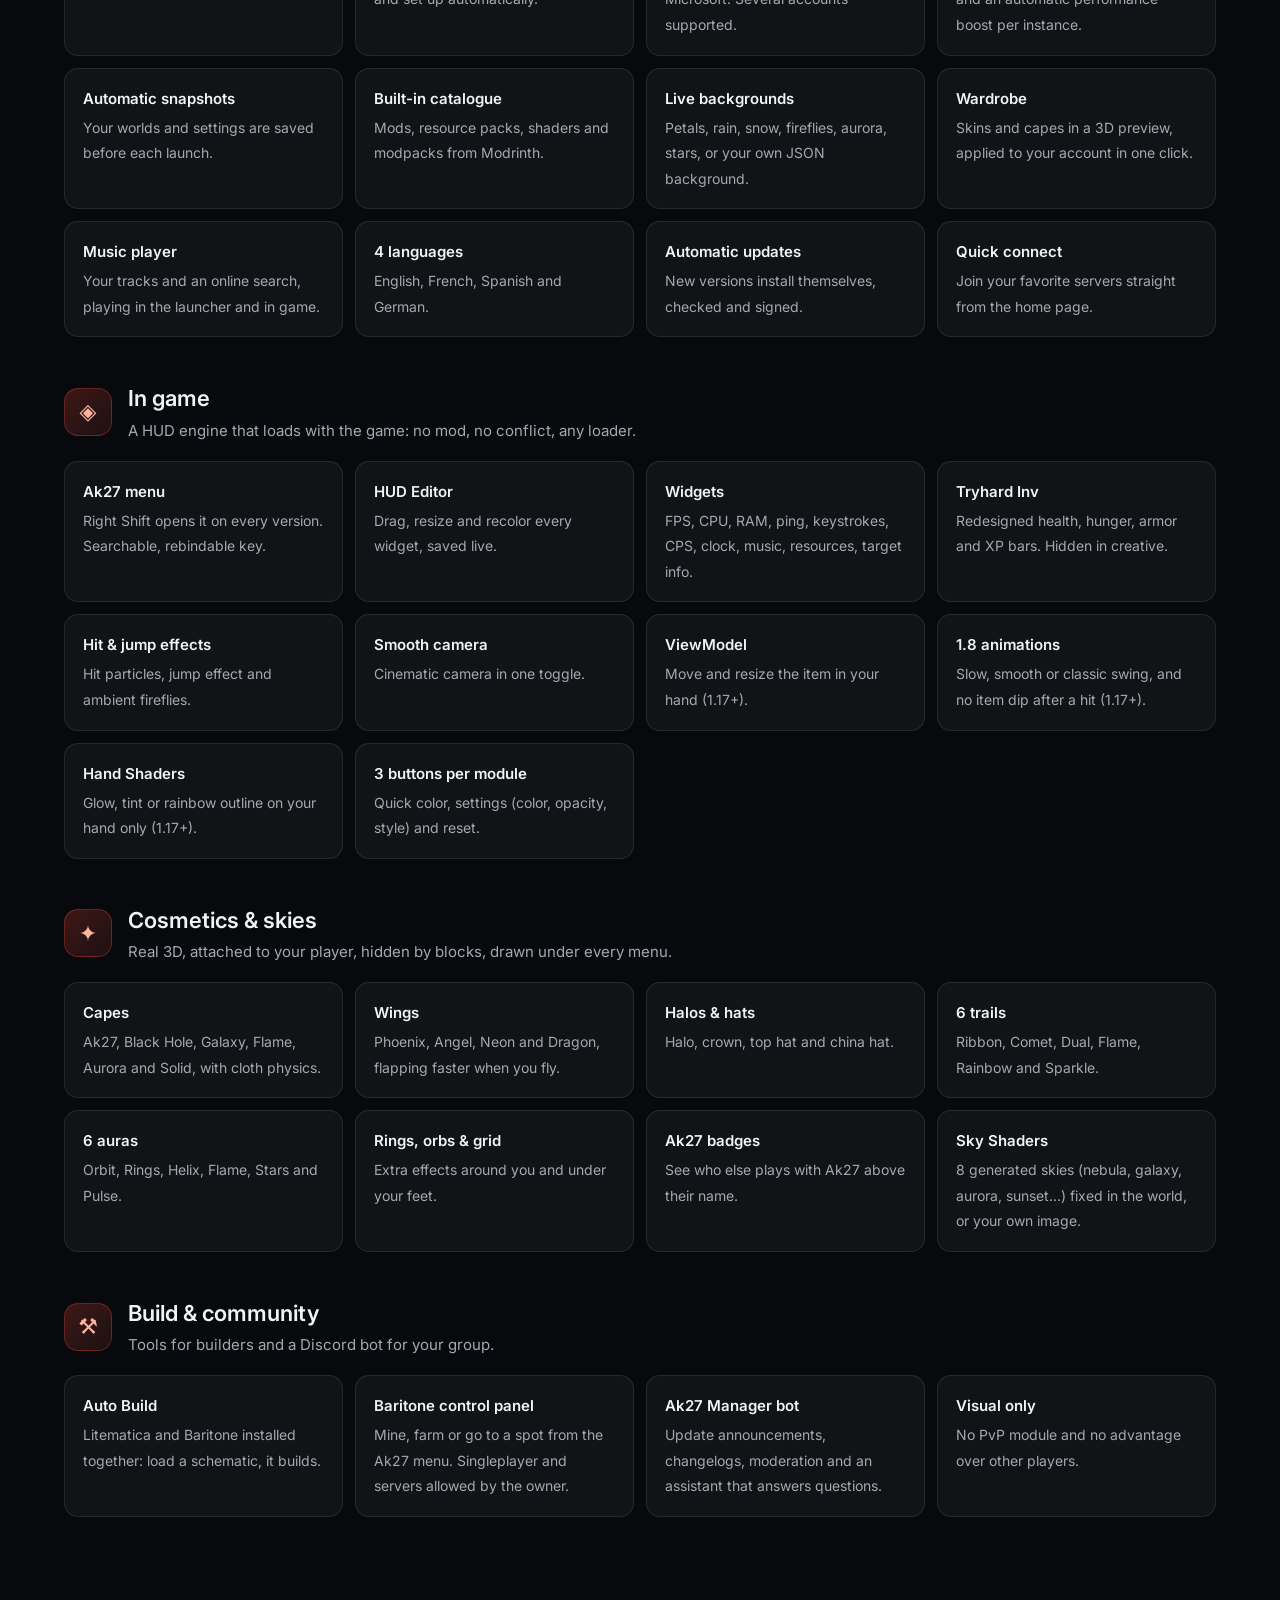
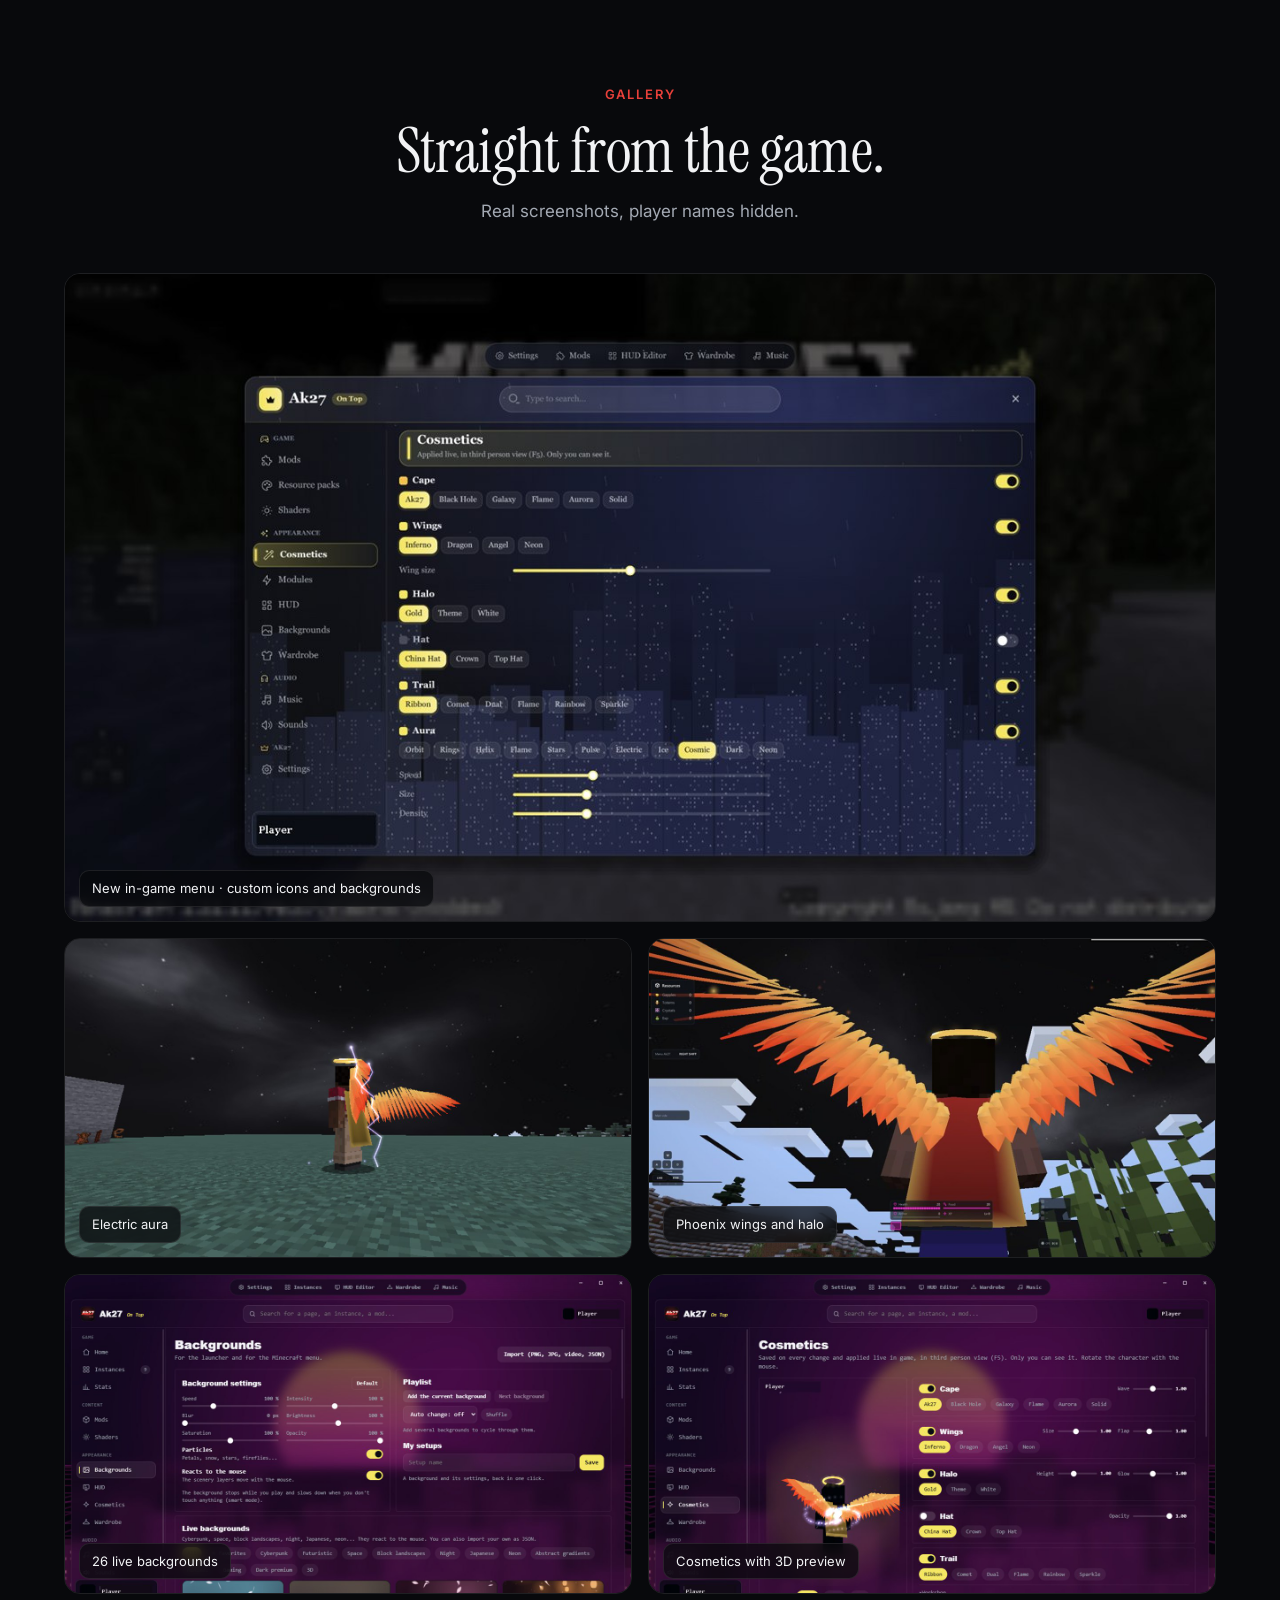
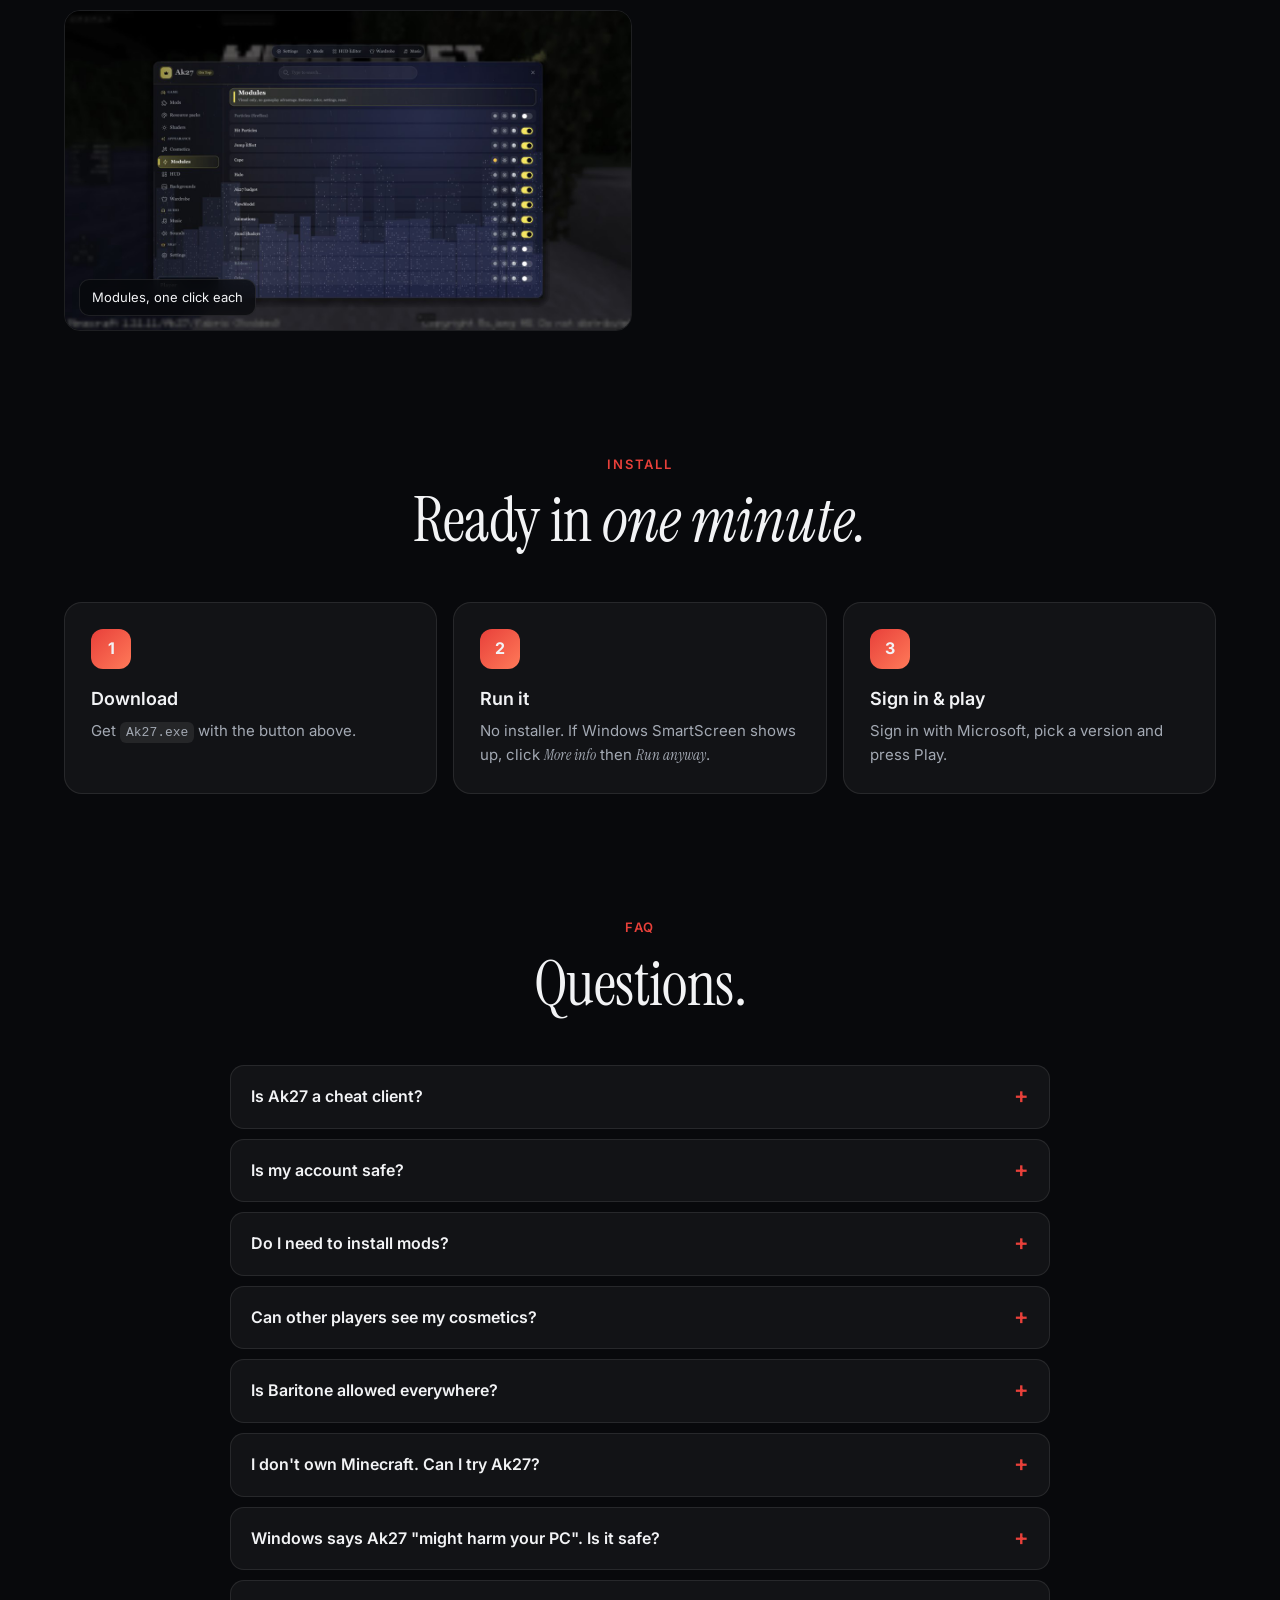
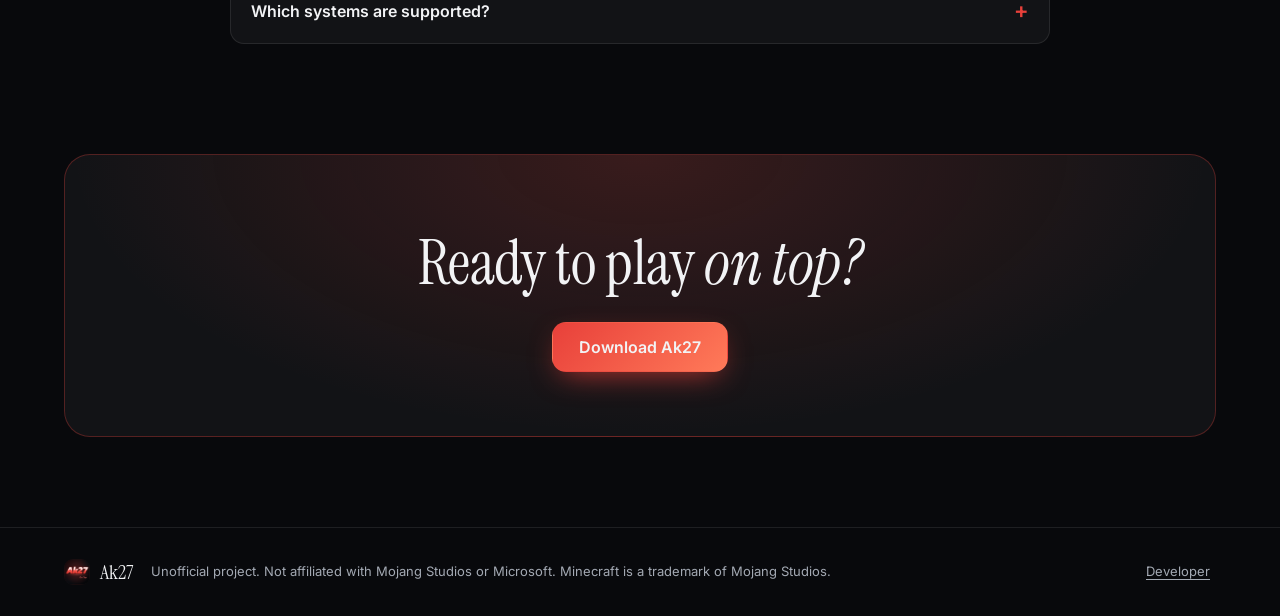
==== commit e8678db6: "Gallery: say that player names are hidden on screenshots Co-Authored-By: Claude Opus 5.5 <noreply@an" ====
--- a/index.html
+++ b/index.html
@@ -129,7 +129,7 @@
     <div class="head reveal">
       <span class="kicker">Gallery</span>
       <h2>Straight from the game.</h2>
-      <p>Real screenshots, no edits.</p>
+      <p>Real screenshots, player names hidden.</p>
     </div>
     <div class="gallery">
       <figure class="reveal wide"><img src="img/menu.jpg" alt="The redesigned in-game menu with custom icons and a night city background" loading="lazy" width="1280" height="720"><figcaption>New in-game menu · custom icons and backgrounds</figcaption></figure>
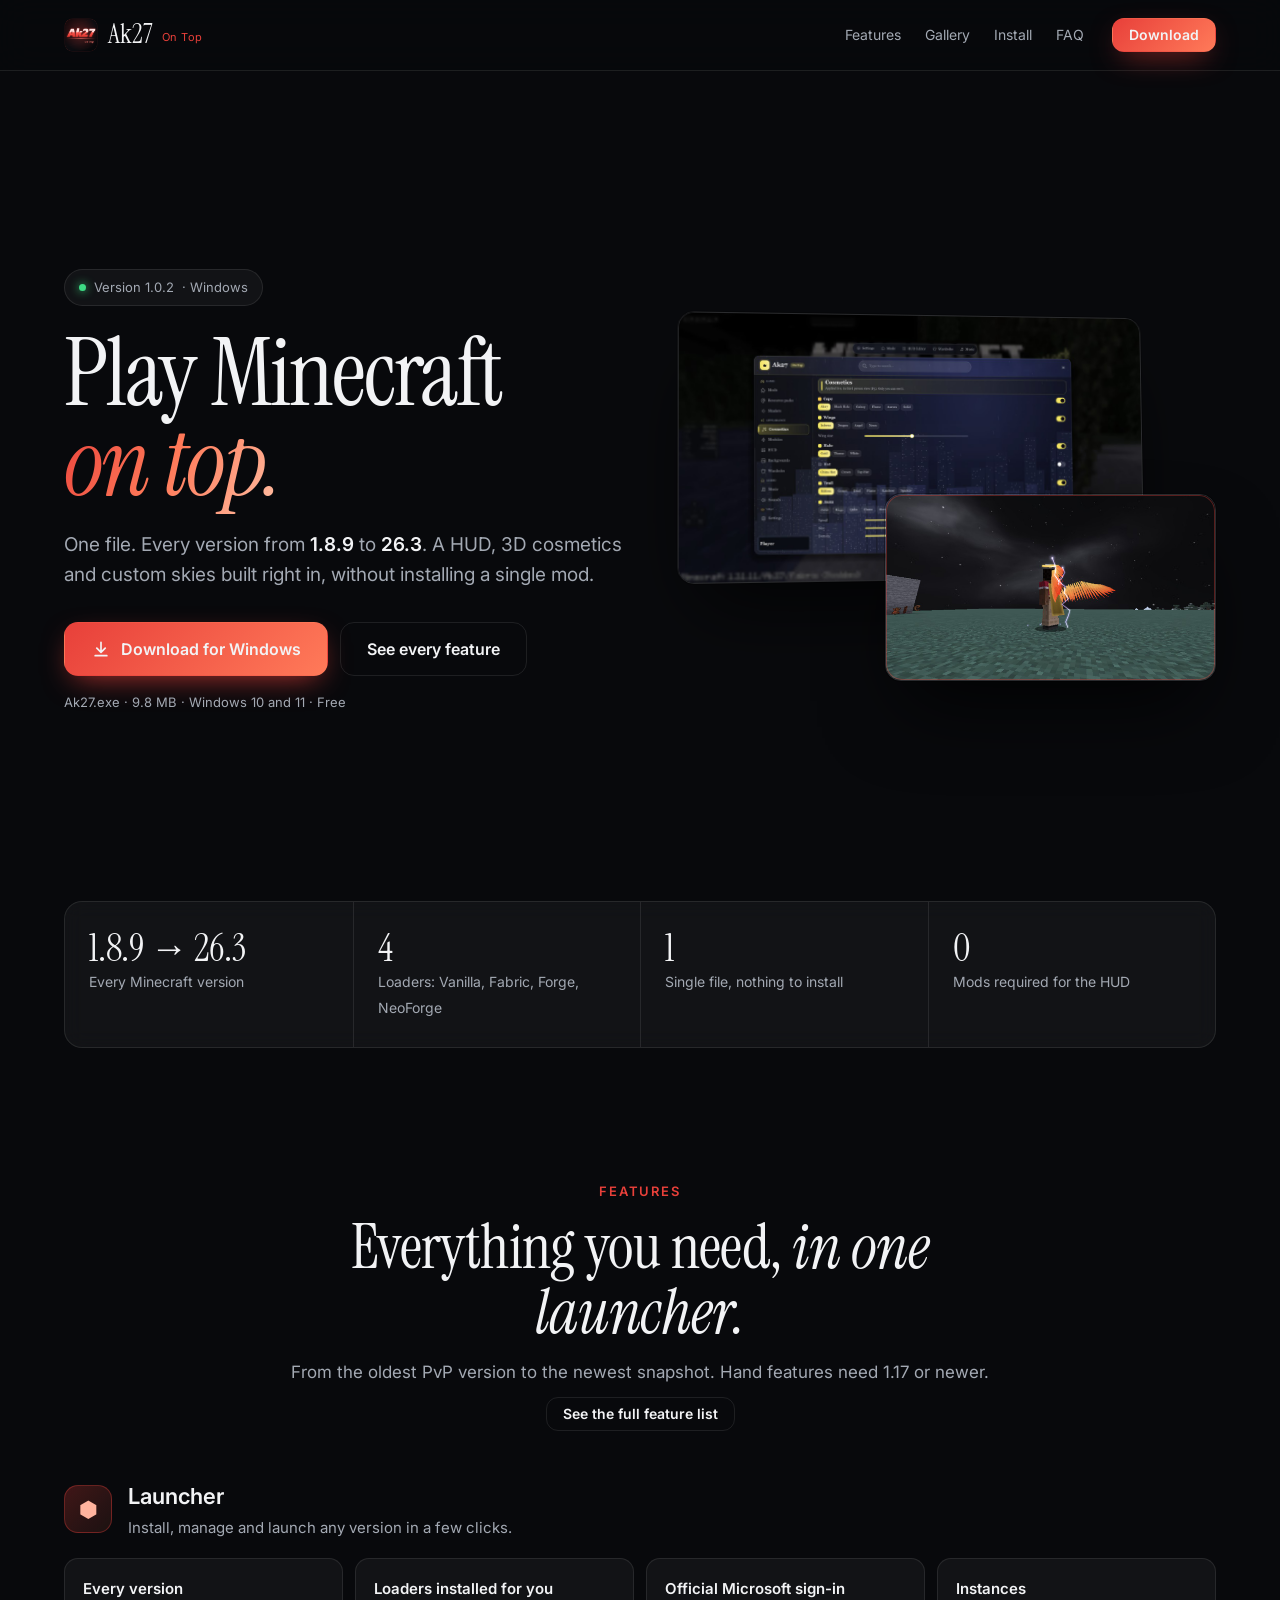
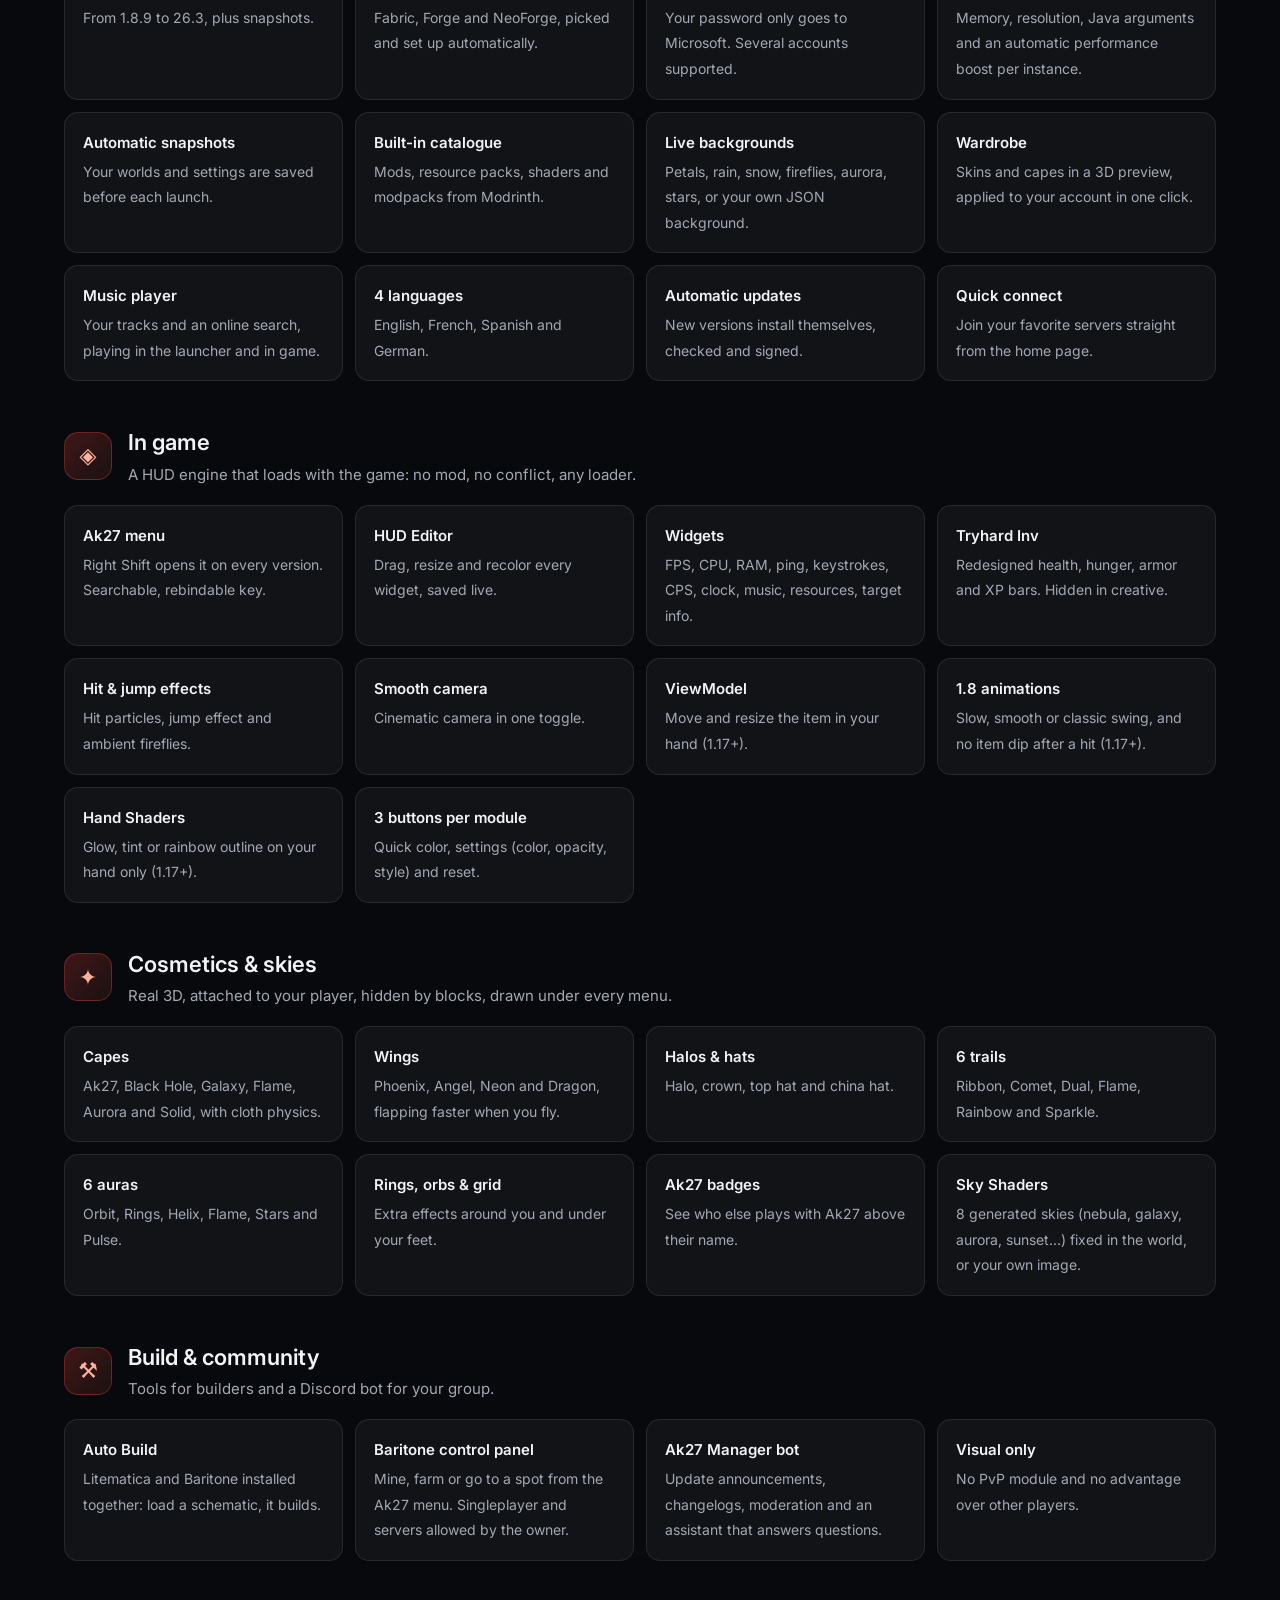
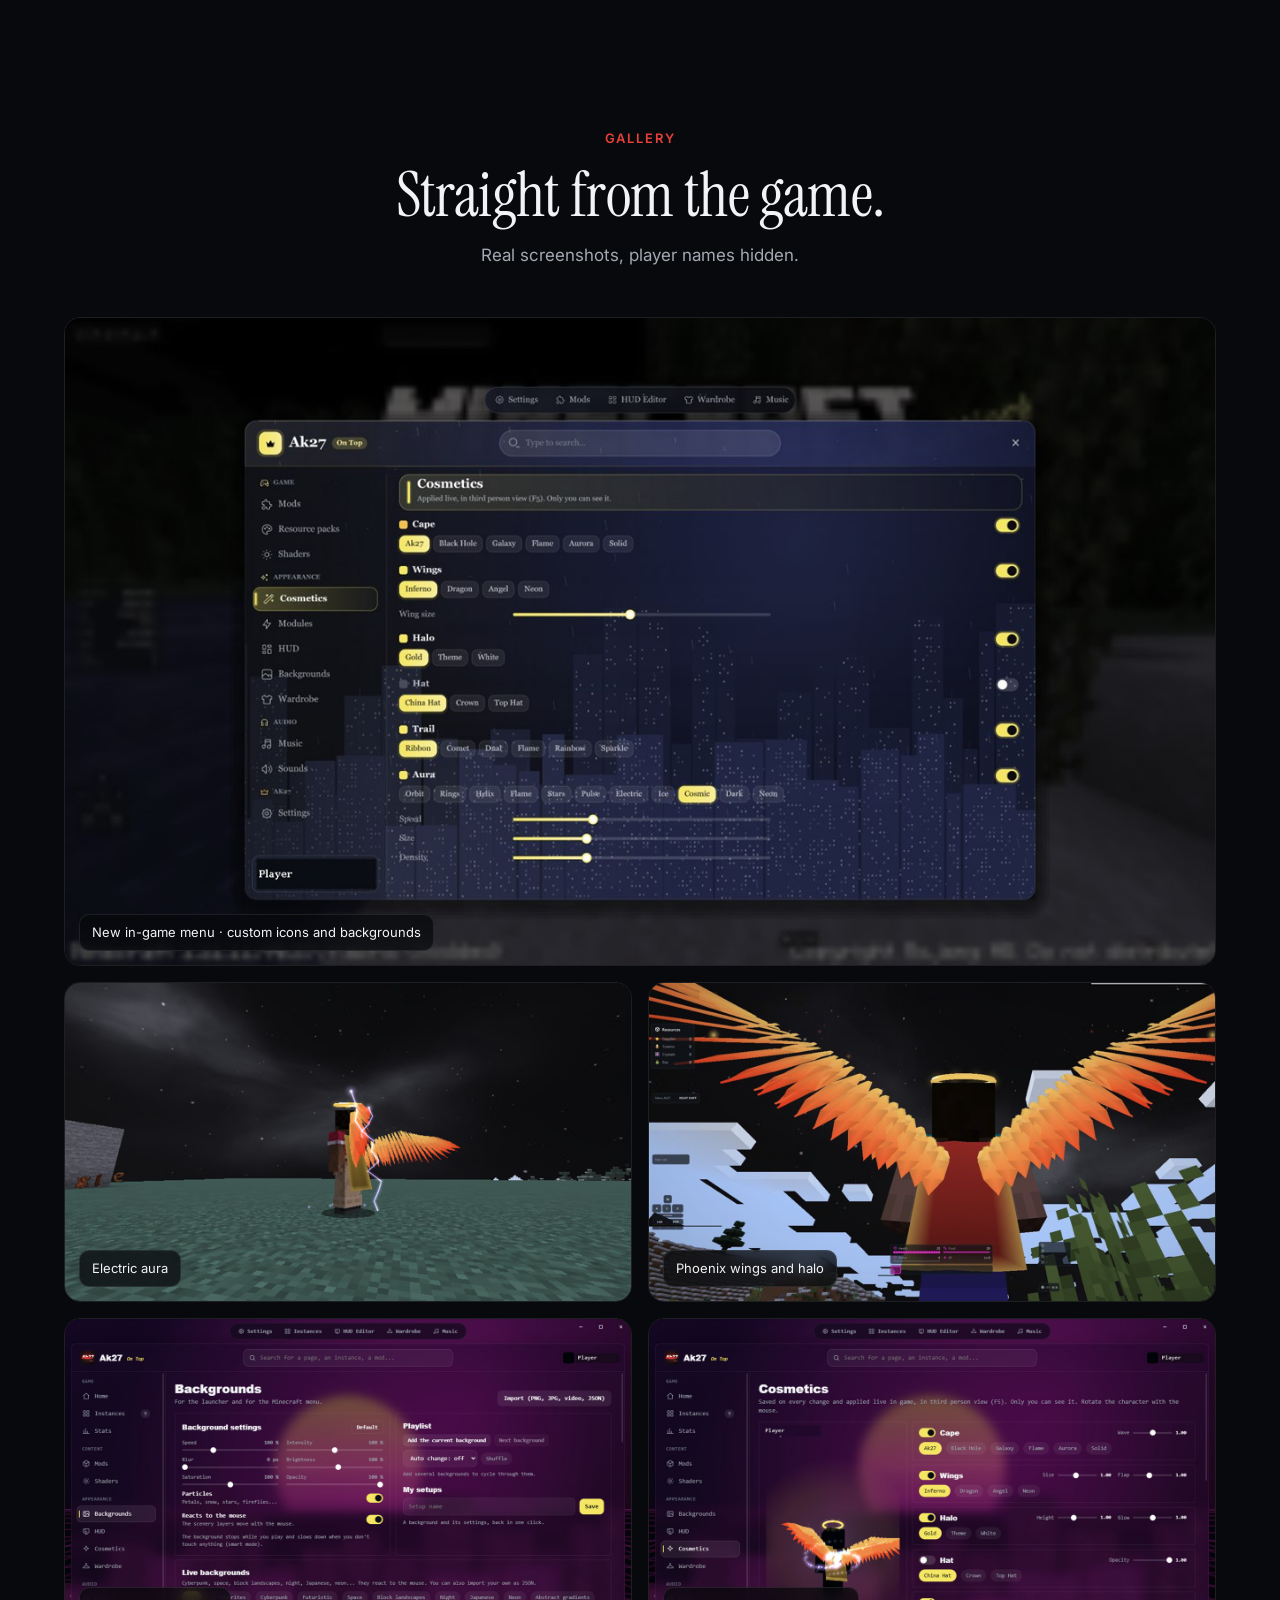
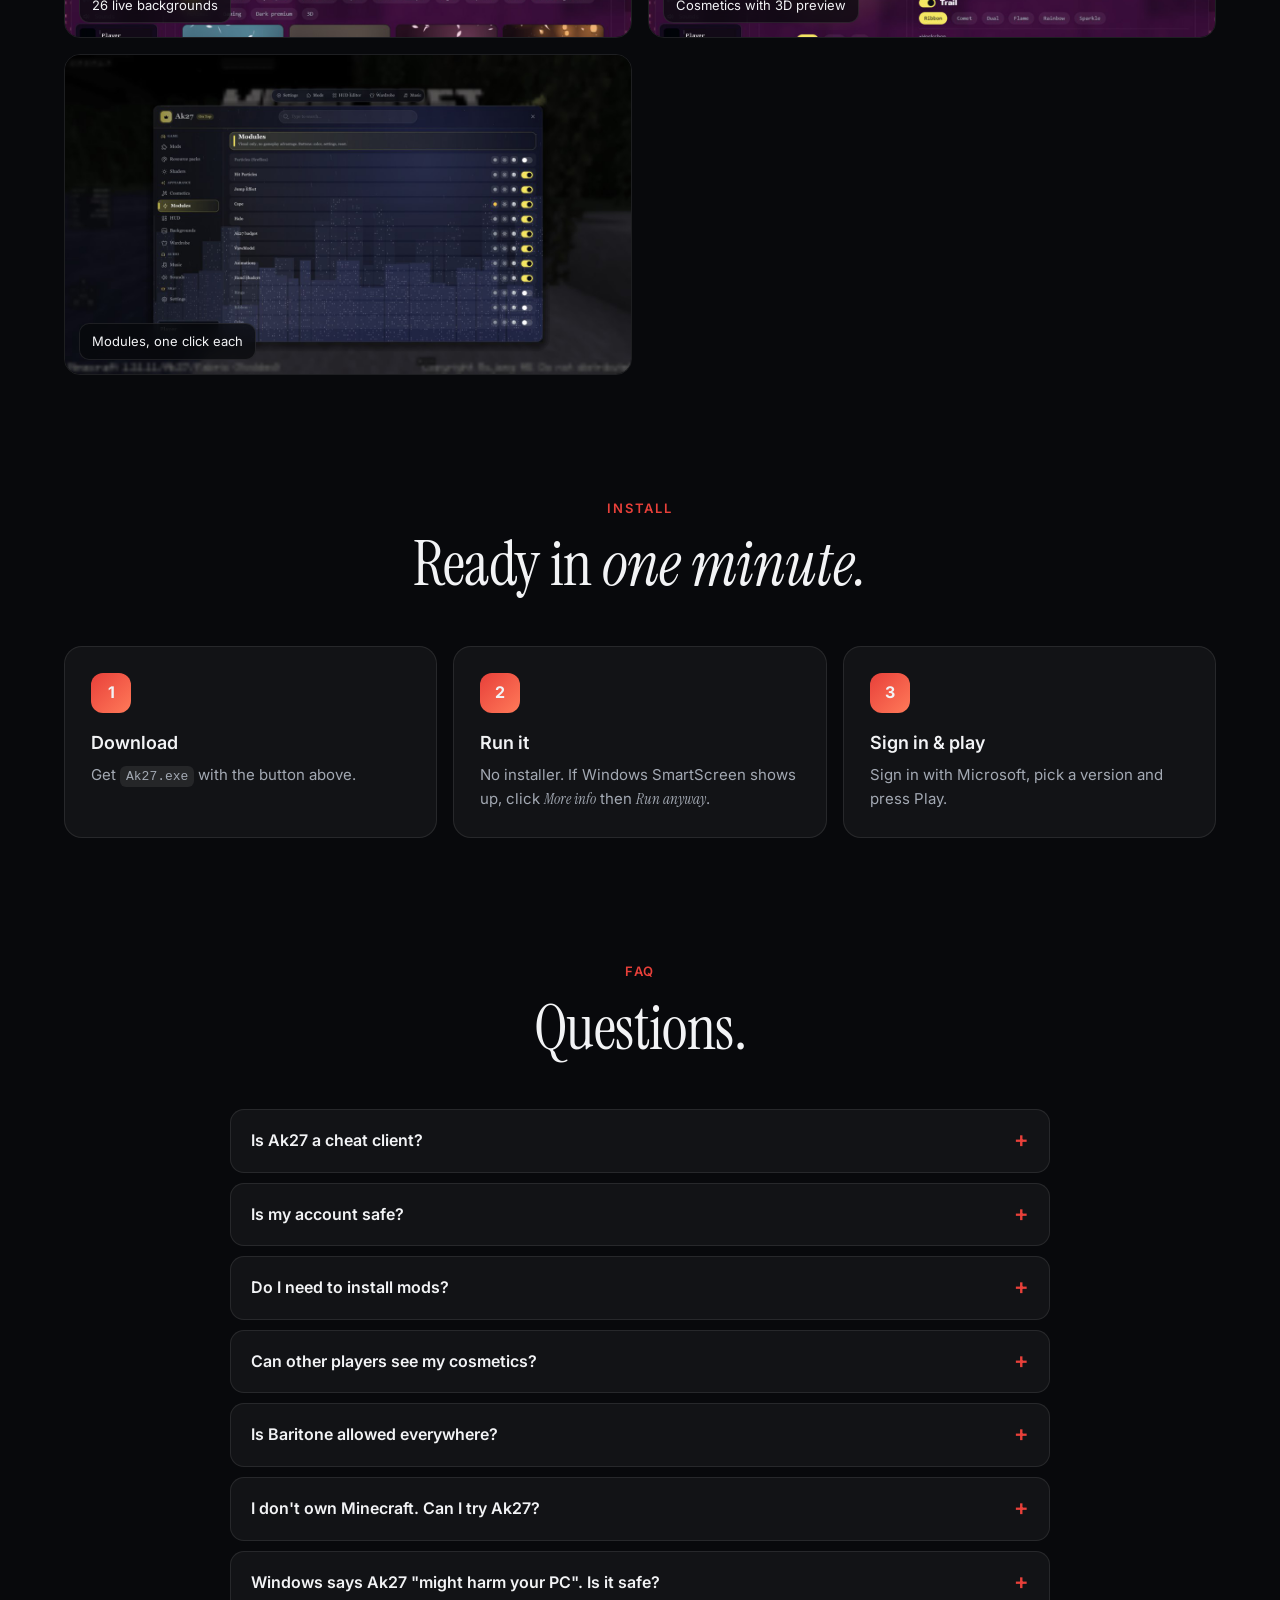
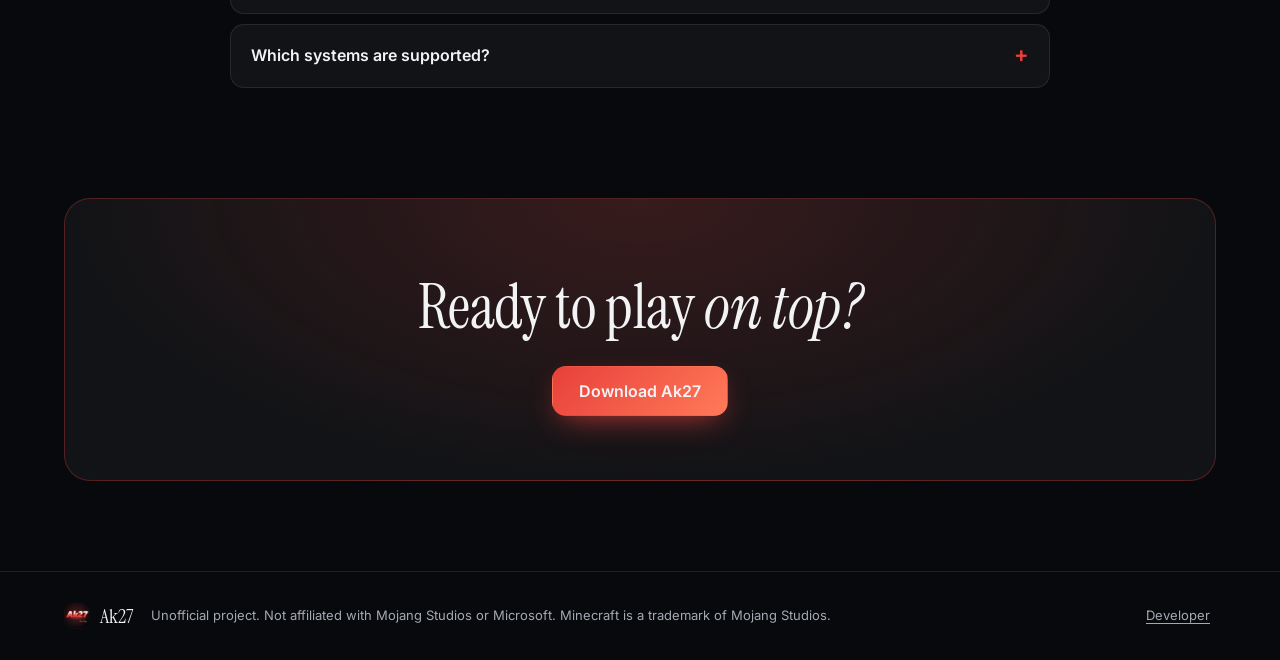
==== commit 10b82a2a: "Add a full feature list page (features.html) Co-Authored-By: Claude Opus 5.5 <noreply@anthropic.com>" ====
--- a/index.html
+++ b/index.html
@@ -42,7 +42,7 @@
           <svg viewBox="0 0 24 24" width="20" height="20" aria-hidden="true"><path fill="currentColor" d="M12 3a1 1 0 0 1 1 1v9.6l3.3-3.3a1 1 0 1 1 1.4 1.4l-5 5a1 1 0 0 1-1.4 0l-5-5a1 1 0 1 1 1.4-1.4l3.3 3.3V4a1 1 0 0 1 1-1zM5 19h14a1 1 0 1 1 0 2H5a1 1 0 1 1 0-2z"/></svg>
           Download for Windows
         </a>
-        <a class="btn ghost big" href="#features">See every feature</a>
+        <a class="btn ghost big" href="features.html">See every feature</a>
       </div>
       <p class="fine"><span data-size>Ak27.exe · 9.8 MB</span> · Windows 10 and 11 · Free</p>
     </div>
@@ -64,6 +64,7 @@
       <span class="kicker">Features</span>
       <h2>Everything you need, <i>in one launcher.</i></h2>
       <p>From the oldest PvP version to the newest snapshot. Hand features need 1.17 or newer.</p>
+      <p style="margin-top:10px"><a class="btn ghost sm" href="features.html">See the full feature list</a></p>
     </div>
 
     <div class="group reveal">
